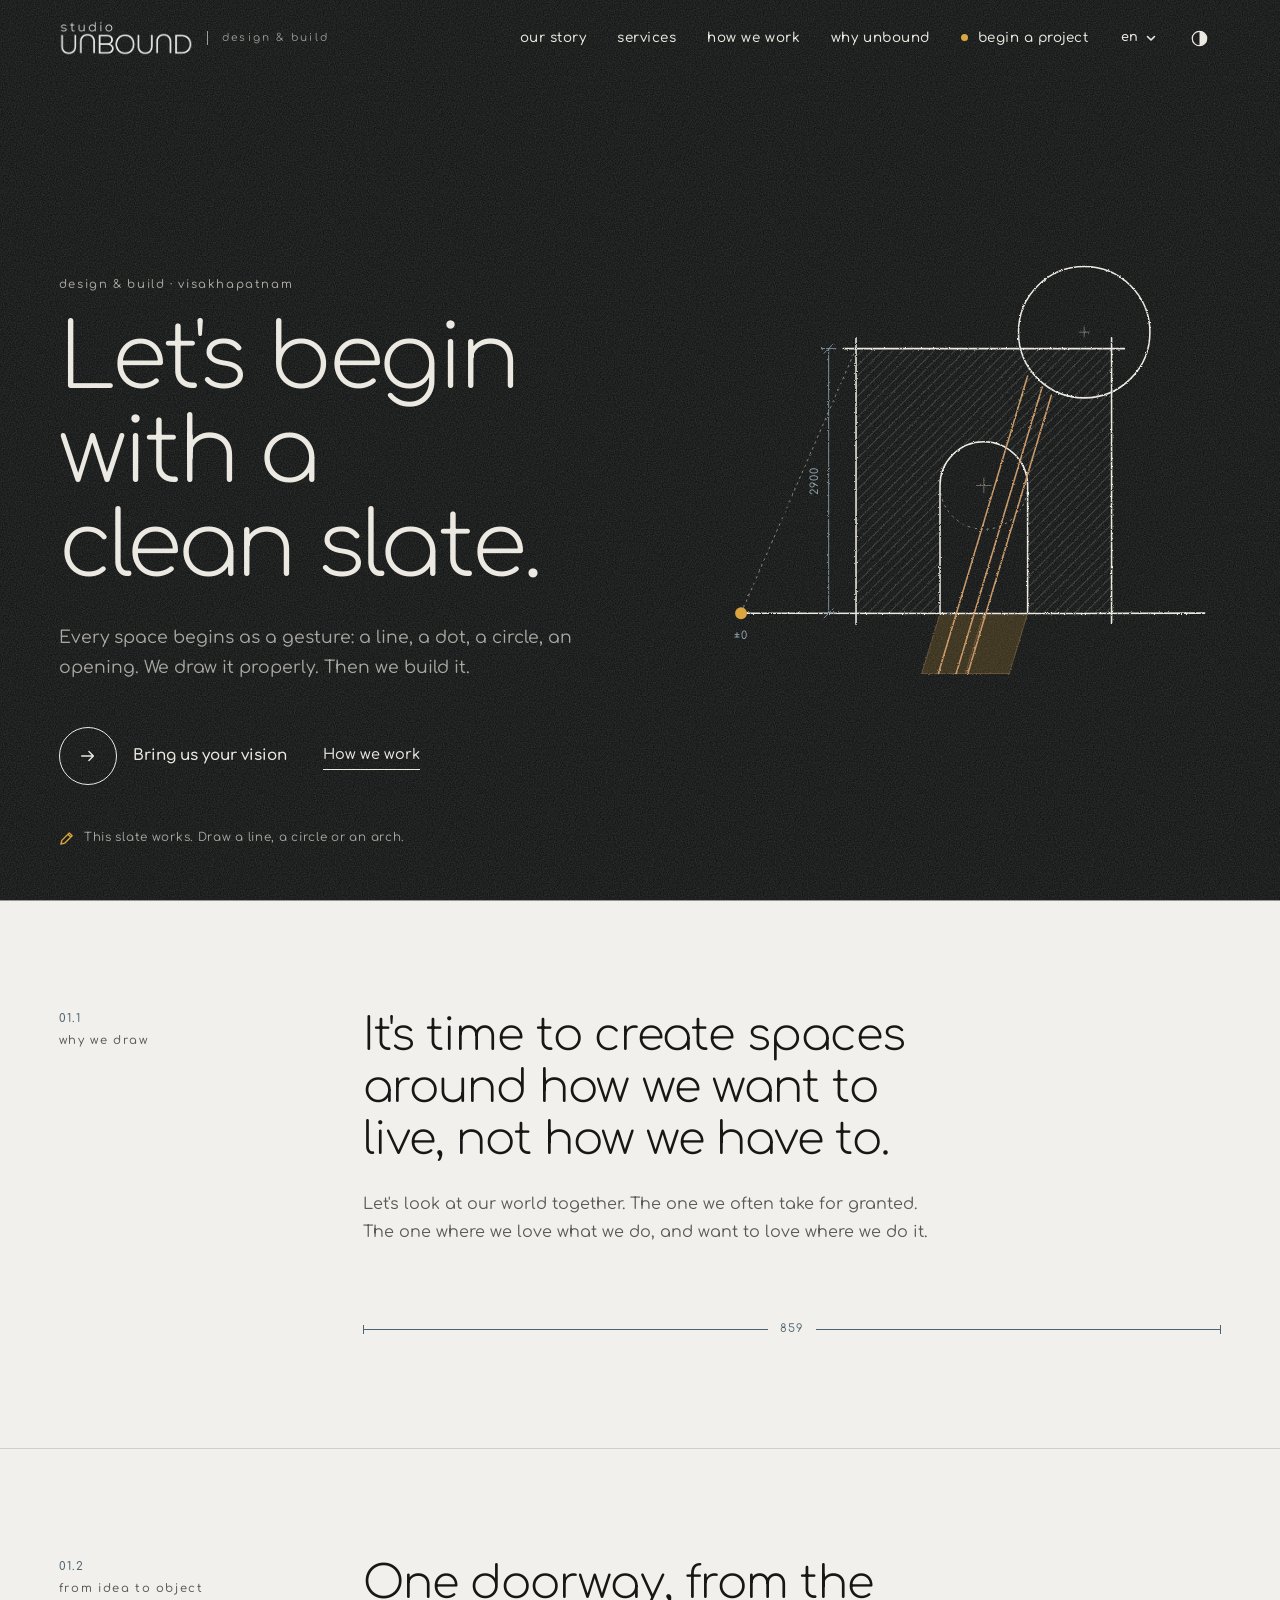
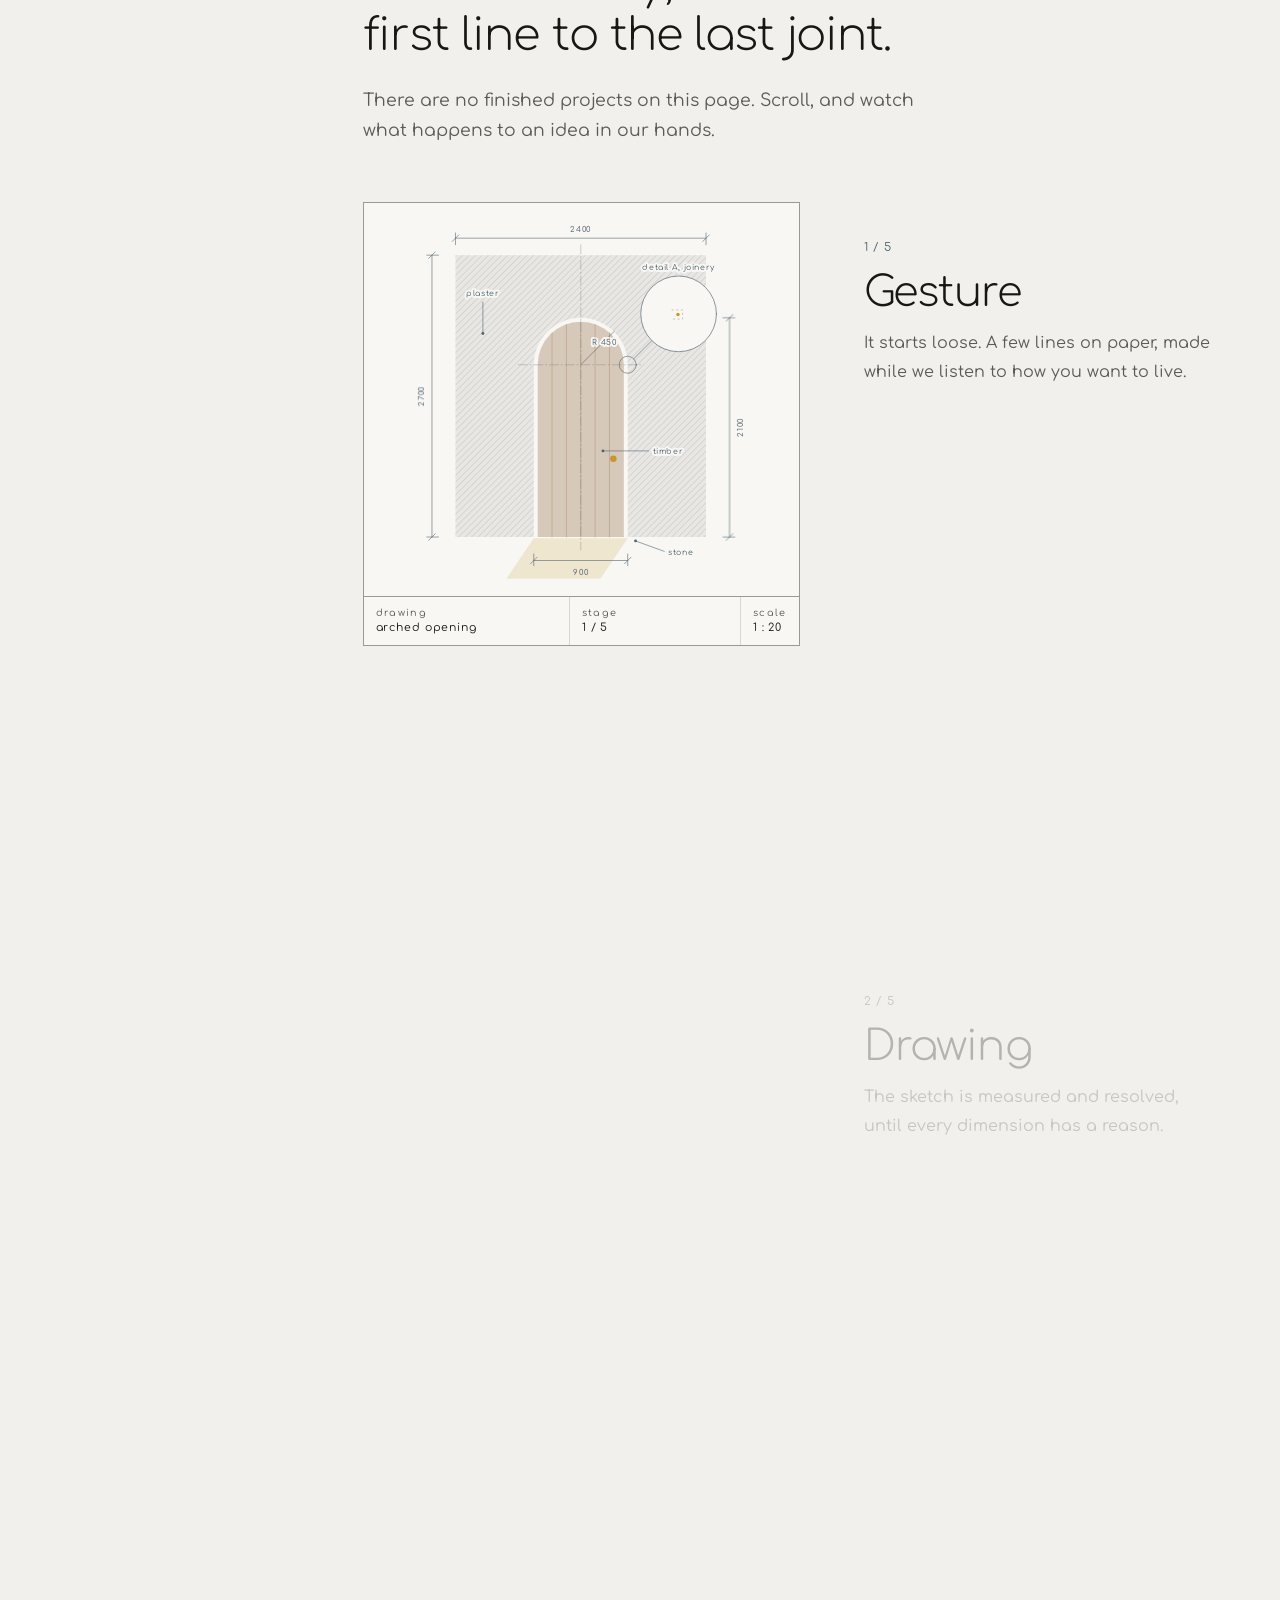
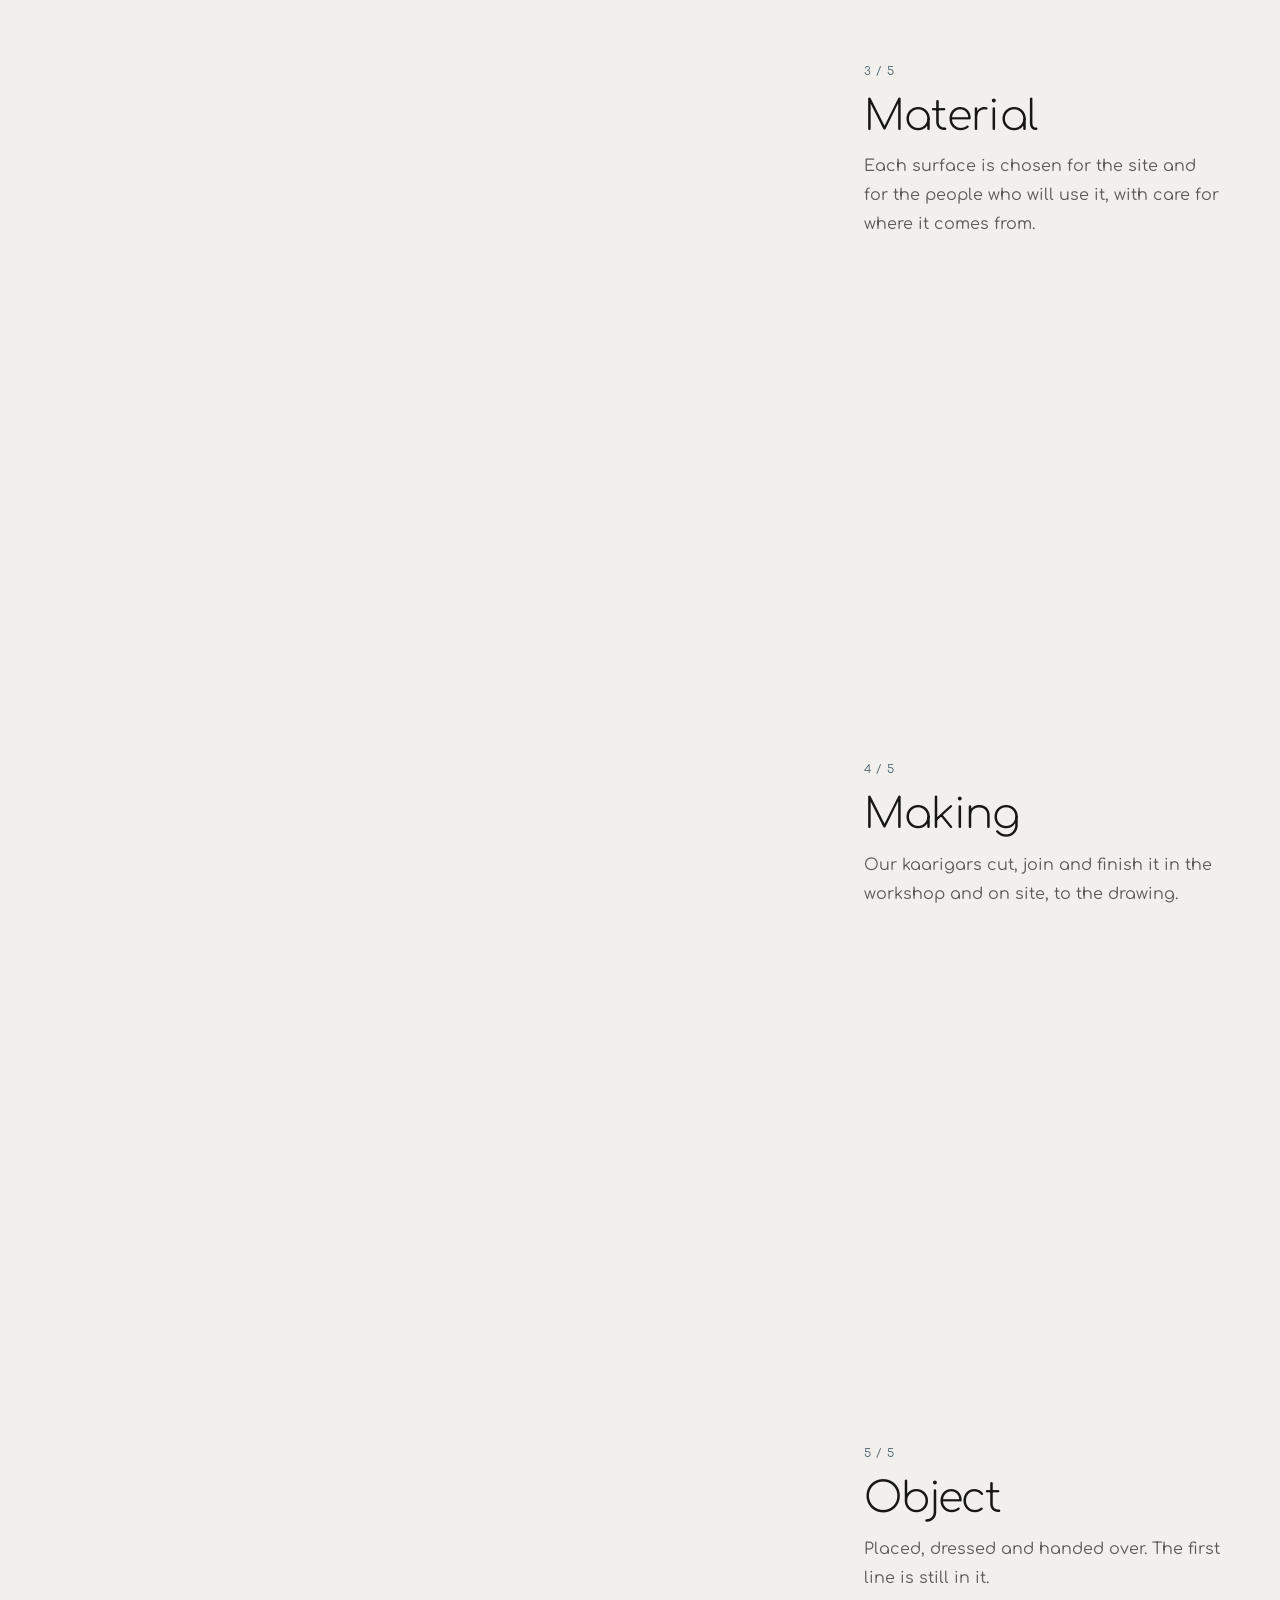
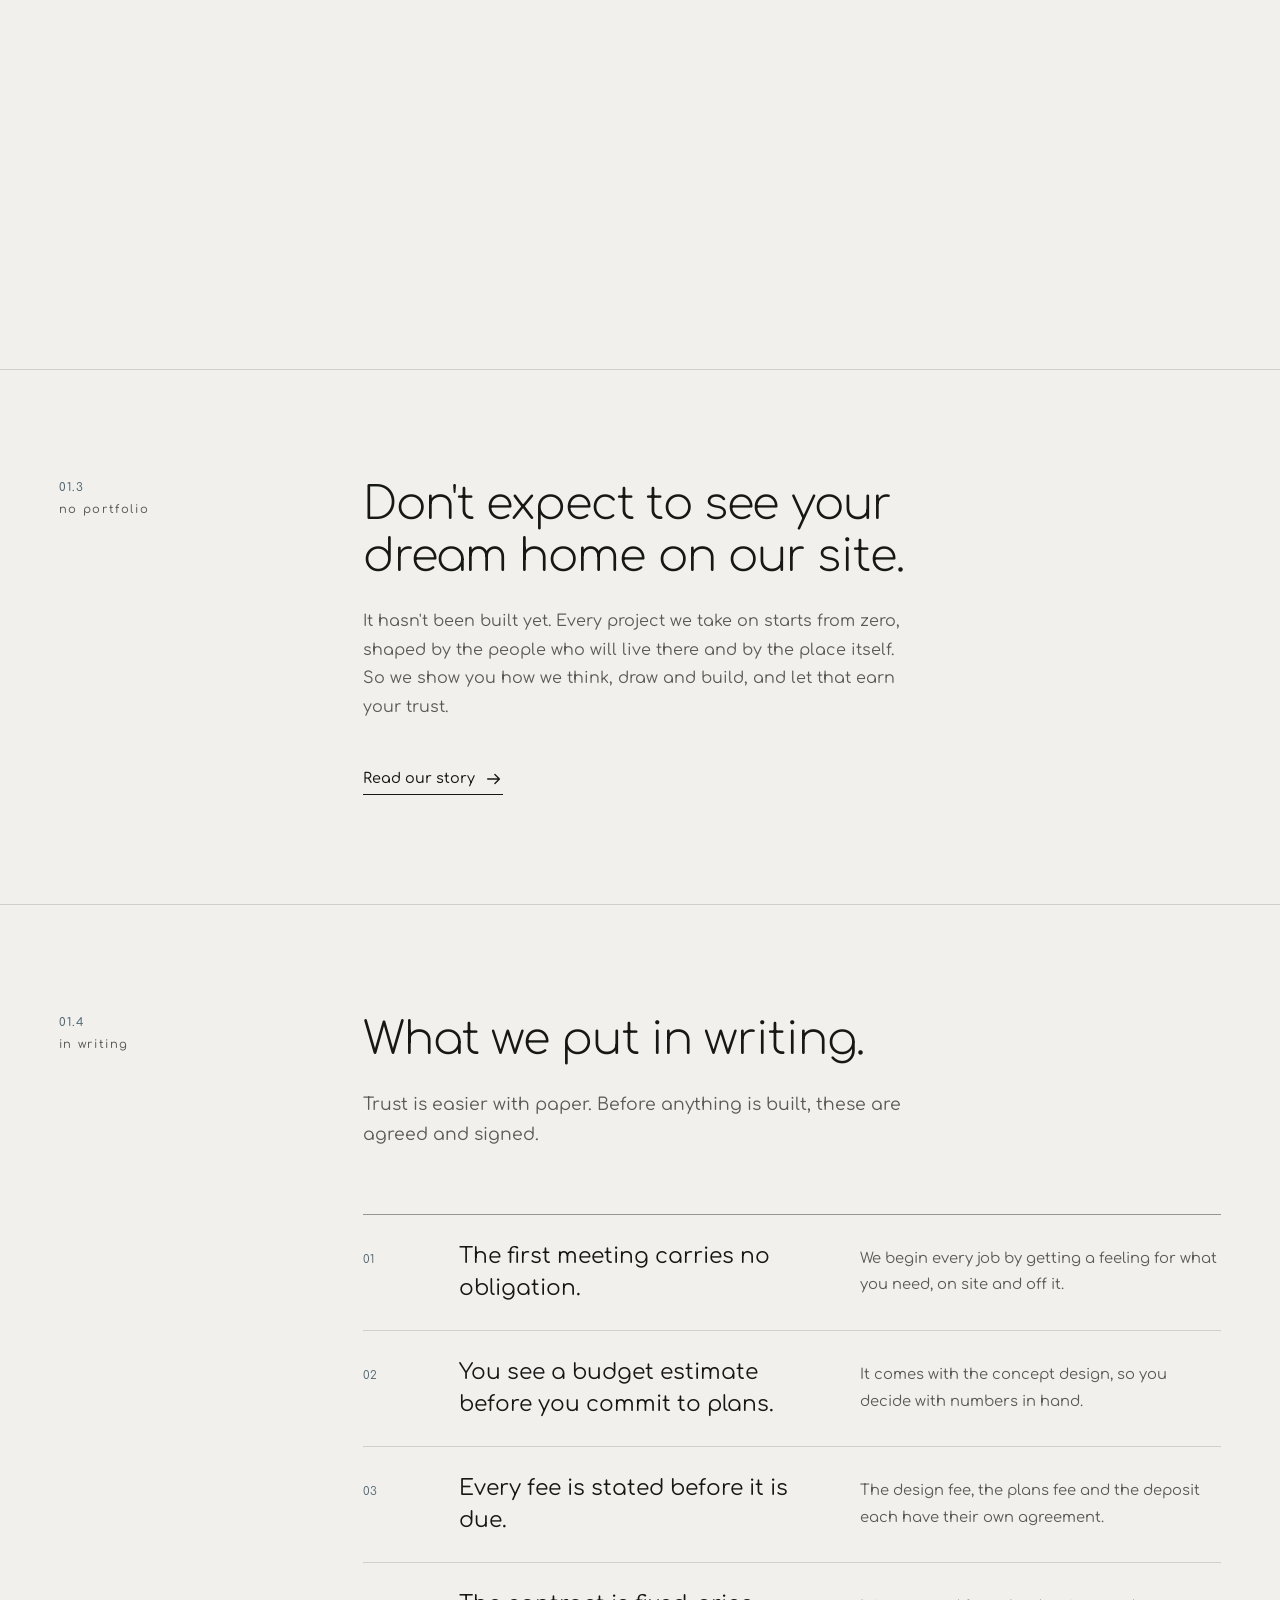
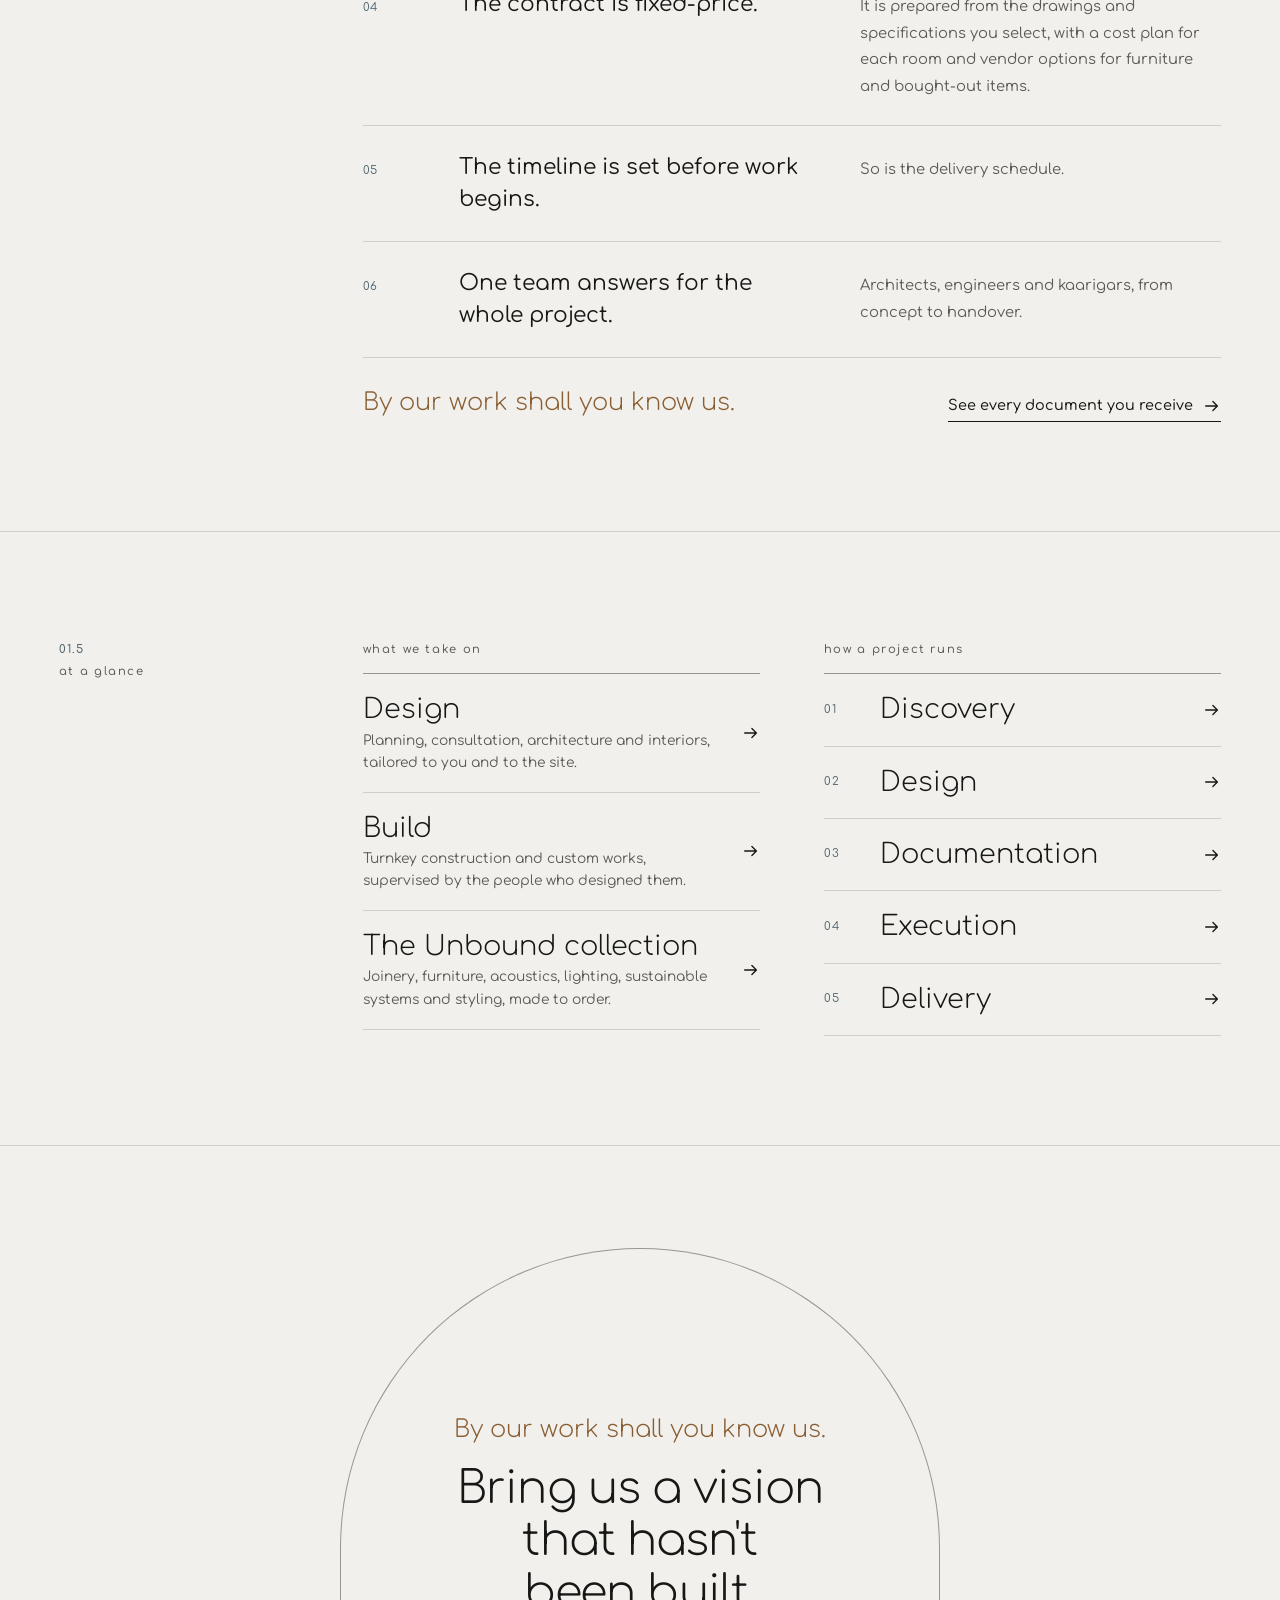
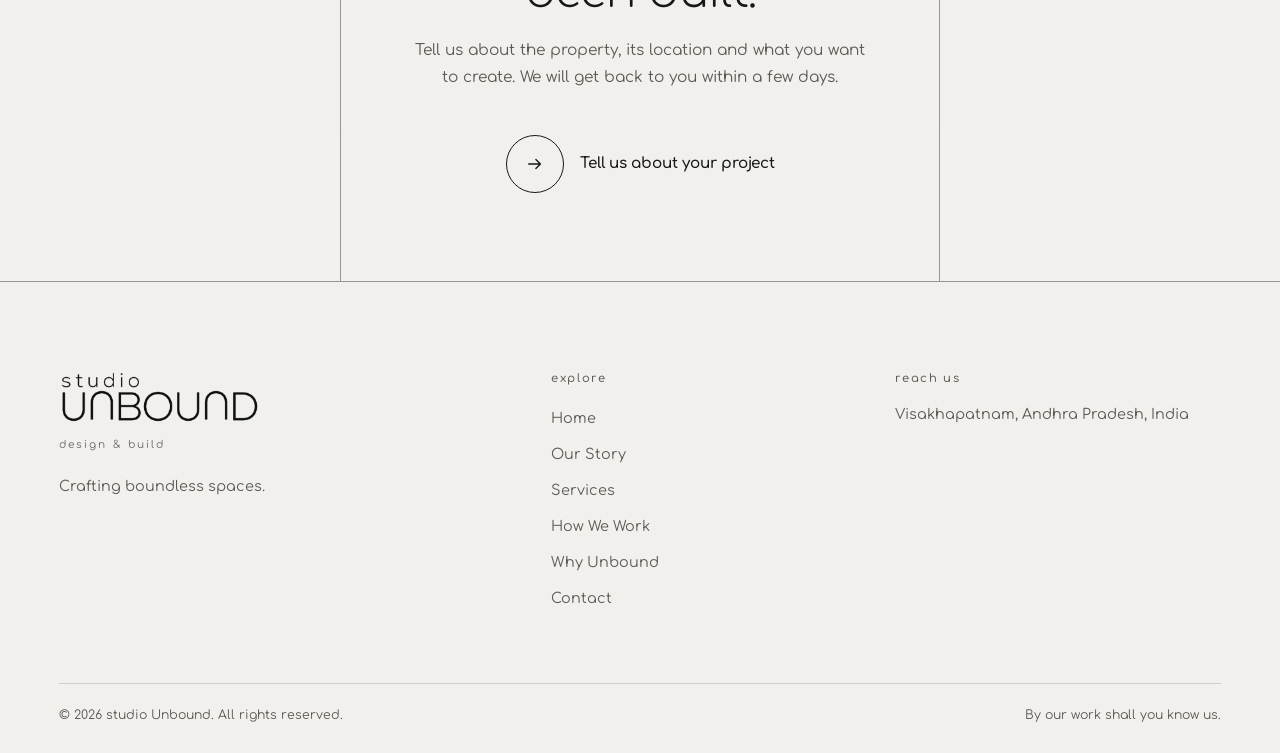
==== website/index.html @ 04dcf599 "Add studio Unbound website Six pages plus 404, light and dark themes, English, Telugu and Hindi.  Co" ====
<!doctype html>
<html lang="en">
<head>
<meta charset="utf-8">
<meta name="viewport" content="width=device-width, initial-scale=1, viewport-fit=cover">
<title>studio Unbound | design &amp; build, Visakhapatnam</title>
<meta name="description" content="studio Unbound is a design and build studio of architects, artisans, builders and engineers in Visakhapatnam. Bring us a vision that has not been built.">
<meta name="theme-color" content="#141615">
<meta property="og:type" content="website">
<meta property="og:site_name" content="studio Unbound">
<meta property="og:title" content="studio Unbound | design &amp; build, Visakhapatnam">
<meta property="og:description" content="studio Unbound is a design and build studio of architects, artisans, builders and engineers in Visakhapatnam. Bring us a vision that has not been built.">
<meta property="og:image" content="assets/img/share.jpg">
<meta name="twitter:card" content="summary_large_image">
<link rel="icon" type="image/png" href="assets/img/favicon.png">
<link rel="apple-touch-icon" href="assets/img/apple-touch-icon.png">
<script>(function(){var d=document.documentElement;d.classList.add('js');try{var q=new URLSearchParams(location.search),t=q.get('theme')||localStorage.getItem('su-theme');if(t!=='light'&&t!=='dark'){t=window.matchMedia&&matchMedia('(prefers-color-scheme: dark)').matches?'dark':'light'}d.setAttribute('data-theme',t);var l=q.get('lang')||localStorage.getItem('su-lang');if(l==='te'||l==='hi'){d.classList.add('i18n-wait')}}catch(e){d.setAttribute('data-theme','light')}})();</script>
<link rel="preconnect" href="https://fonts.googleapis.com">
<link rel="preconnect" href="https://fonts.gstatic.com" crossorigin>
<link rel="stylesheet" href="https://fonts.googleapis.com/css2?family=Comfortaa:wght@300..700&amp;display=swap">
<link rel="stylesheet" href="assets/css/style.css">
</head>
<body data-page="home">

<a class="skip" href="#main" data-i18n="ui.skip">Skip to content</a>

<svg class="defs" aria-hidden="true" focusable="false">
  <defs>
    <pattern id="hatch" width="7" height="7" patternUnits="userSpaceOnUse" patternTransform="rotate(45)"><line x1="0" y1="0" x2="0" y2="7" stroke="currentColor" stroke-width=".7"/></pattern>
    <pattern id="hatch-chalk" width="8" height="8" patternUnits="userSpaceOnUse" patternTransform="rotate(45)"><line x1="0" y1="0" x2="0" y2="8" stroke="#ECE9E2" stroke-width=".9"/></pattern>
    <pattern id="dotgrid" x="10" y="10" width="20" height="20" patternUnits="userSpaceOnUse"><circle cx="10" cy="10" r="1" fill="currentColor"/></pattern>
    <filter id="chalk" x="-4%" y="-4%" width="108%" height="108%"><feTurbulence type="fractalNoise" baseFrequency=".75" numOctaves="2" seed="4" result="n"/><feDisplacementMap in="SourceGraphic" in2="n" scale="2.6" xChannelSelector="R" yChannelSelector="G"/></filter>
  </defs>
</svg>

<header class="site-header">
  <div class="wrap header-inner">
    <a class="logo" href="index.html" aria-label="studio Unbound, design and build: home">
      <img src="assets/img/logo.png" alt="studio Unbound" width="134" height="36">
      <span class="logo-tag">design &amp; build</span>
    </a>
    <nav class="nav" id="nav" aria-label="Primary">
      <a href="story.html" data-nav="story" data-no="02"><span data-i18n="nav.story">Our Story</span></a>
      <a href="services.html" data-nav="services" data-no="03"><span data-i18n="nav.services">Services</span></a>
      <a href="process.html" data-nav="process" data-no="04"><span data-i18n="nav.process">How We Work</span></a>
      <a href="why.html" data-nav="why" data-no="05"><span data-i18n="nav.why">Why Unbound</span></a>
      <a class="nav-cta" href="contact.html" data-nav="contact" data-no="06"><span data-i18n="nav.cta">Begin a project</span></a>
    </nav>
    <div class="lang">
      <button class="lang-btn" type="button" aria-haspopup="true" aria-expanded="false" aria-controls="lang-menu" aria-label="Choose language" data-i18n-attr="aria-label:ui.lang">
        <span data-lang-current>EN</span>
        <svg viewBox="0 0 12 12" aria-hidden="true"><path d="M2.5 4.5 6 8l3.5-3.5"/></svg>
      </button>
      <ul class="lang-menu" id="lang-menu" hidden>
        <li><button type="button" data-set-lang="en" aria-pressed="true">English</button></li>
        <li><button type="button" data-set-lang="te" aria-pressed="false">తెలుగు</button></li>
        <li><button type="button" data-set-lang="hi" aria-pressed="false">हिन्दी</button></li>
      </ul>
    </div>
    <button class="icon-btn theme-btn" type="button" data-theme-toggle aria-label="Switch between light and dark theme" data-i18n-attr="aria-label:ui.theme">
      <svg viewBox="0 0 24 24" aria-hidden="true"><circle cx="12" cy="12" r="8.25" fill="none" stroke="currentColor" stroke-width="1.4"/><path d="M12 3.75a8.25 8.25 0 0 1 0 16.5z" fill="currentColor"/></svg>
    </button>
    <button class="icon-btn menu-btn" type="button" aria-controls="nav" aria-expanded="false" aria-label="Menu" data-i18n-attr="aria-label:ui.menu"><span></span><span></span></button>
  </div>
</header>

<main id="main">

  <section class="hero" data-slate>
    <svg class="slate-user" aria-hidden="true" focusable="false"><g class="slate-shapes" filter="url(#chalk)"></g><g class="slate-labels"></g></svg>
    <div class="wrap hero-inner">
      <figure class="hero-demo">
        <svg class="sk draw" viewBox="30 20 560 486" role="img" aria-label="A chalk drawing on a slate: a dot becomes a line, a wall rises with an arched opening, and light from a circle falls through it.">
          <g filter="url(#chalk)">
            <path class="h f" style="--d:1.5s" fill="url(#hatch-chalk)" fill-rule="evenodd" d="M190 130H470V420H190ZM282 420V280A48 48 0 0 1 378 280V420Z"/>
            <path class="lite f" style="--d:3.5s" d="M282 420H378L358 486H262Z"/>
            <path class="dsh f" style="--d:1.2s" d="M64 420L190 130"/>
            <path class="d" pathLength="1" style="--d:.3s" d="M64 420C210 418.8 400 421 572 419.8"/>
            <path class="d" pathLength="1" style="--d:1s" d="M190 432V118"/>
            <path class="d" pathLength="1" style="--d:1.15s" d="M176 130H484"/>
            <path class="d" pathLength="1" style="--d:1.3s" d="M470 118V432"/>
            <path class="tech d" pathLength="1" style="--d:1.5s" d="M160 130V420M152 130H168M152 420H168M155 135L165 125M155 425L165 415"/>
            <path class="dsh f" style="--d:1.9s" d="M378 280A48 48 0 1 1 282 280A48 48 0 1 1 378 280"/>
            <path class="t f" style="--d:1.9s" d="M322 280H338M330 272V288"/>
            <path class="d" pathLength="1" style="--d:1.8s" d="M282 420V280A48 48 0 0 1 378 280V420"/>
            <path class="d" pathLength="1" style="--d:2.4s" d="M512 112A72 72 0 1 1 368 112A72 72 0 1 1 512 112"/>
            <path class="t f" style="--d:2.6s" d="M434 112H446M440 106V118"/>
            <path class="a d" pathLength="1" style="--d:3s" d="M378 160L280.2 486"/>
            <path class="a d" pathLength="1" style="--d:3.12s" d="M394 172L299.8 486"/>
            <path class="a d" pathLength="1" style="--d:3.24s" d="M404 181L312.5 486"/>
            <path class="a t f" style="--d:3.6s" d="M262 486H358M282 420L262 486M330 420L310 486M378 420L358 486"/>
          </g>
          <text class="f" style="--d:2s" x="148" y="275" text-anchor="middle" transform="rotate(-90 148 275)">2900</text>
          <text class="f" style="--d:.9s" x="64" y="448" text-anchor="middle">&#177;0</text>
          <circle class="gf pop" cx="64" cy="420" r="6.5"/>
        </svg>
      </figure>
      <div class="hero-copy">
        <p class="label tagline">design &amp; build · <span data-i18n="h.place">Visakhapatnam</span></p>
        <h1 class="display" data-i18n="h.title">Let's begin with a clean slate.</h1>
        <p class="lead" data-i18n="h.lead">Every space begins as a gesture: a line, a dot, a circle, an opening. We draw it properly. Then we build it.</p>
        <div class="cta-row">
          <a class="go" href="contact.html"><span class="go-ring"><svg class="arr" viewBox="0 0 20 20" aria-hidden="true"><path d="M3 10h13M11 5l5 5-5 5"/></svg></span><span data-i18n="h.cta1">Bring us your vision</span></a>
          <a class="tl" href="process.html"><span data-i18n="h.cta2">How we work</span></a>
        </div>
        <div class="slate-tools">
          <span class="slate-hint">
            <svg viewBox="0 0 16 16" aria-hidden="true"><path d="M2 14l1-4 8-8 3 3-8 8zM9.5 3.5l3 3"/></svg>
            <span class="hint-mouse" data-i18n="slate.hint">This slate works. Draw a line, a circle or an arch.</span>
            <span class="hint-touch" data-i18n="slate.touch">This slate works. Drag sideways to draw, or tap for a dot.</span>
          </span>
          <button class="slate-clear" type="button" data-slate-clear hidden data-i18n="slate.clear">Clean slate</button>
        </div>
      </div>
    </div>
  </section>

  <section class="sec">
    <div class="wrap sec-grid">
      <header class="sec-label label"><span class="no">01.1</span><span data-i18n="m.label">Why we draw</span></header>
      <div class="sec-body">
        <p class="h2" data-i18n="m.p2">It's time to create spaces around how we want to live, not how we have to.</p>
        <div class="prose">
          <p data-i18n="m.p1">Let's look at our world together. The one we often take for granted. The one where we love what we do, and want to love where we do it.</p>
        </div>
        <p class="dim" aria-hidden="true"><span data-measure>1 : 1</span></p>
      </div>
    </div>
  </section>

  <section class="sec">
    <div class="wrap sec-grid">
      <header class="sec-label label"><span class="no">01.2</span><span data-i18n="th.eyebrow">From idea to object</span></header>
      <div class="sec-body">
        <h2 class="h2" data-i18n="th.title">One doorway, from the first line to the last joint.</h2>
        <p class="lead" data-i18n="th.text">There are no finished projects on this page. Scroll, and watch what happens to an idea in our hands.</p>
        <div class="evolve" data-evolve style="margin-top:clamp(32px,5vw,56px)">
          <div class="evolve-sheet">
            <div class="evolve-art">
              <svg class="sk ev" viewBox="0 0 600 568" role="img" aria-label="One arched doorway, shown first as a loose sketch, then a measured drawing, a material study, a joinery detail and the finished object.">
                <g data-at="5">
                  <path class="wallfill" fill-rule="evenodd" d="M108 60H492V492H108ZM228 492V228A72 72 0 0 1 372 228V492Z"/>
                  <path class="doorfill" d="M234 492V228A66 66 0 0 1 366 228V492Z"/>
                  <path class="lite" d="M228 494H372L330 556H186Z"/>
                </g>
                <g data-at="3">
                  <path class="h" fill="url(#hatch)" fill-rule="evenodd" d="M108 60H492V492H108ZM228 492V228A72 72 0 0 1 372 228V492Z"/>
                </g>
                <g data-at="1" class="pencil">
                  <path class="d" pathLength="1" d="M70 494C200 488 380 498 540 490"/>
                  <path class="d" pathLength="1" style="--d:.5s" d="M112 492C108 340 110 180 114 64C240 56 380 62 490 58C494 200 490 380 494 490"/>
                  <path class="d" pathLength="1" style="--d:1.2s" d="M226 494C224 400 222 300 232 226C244 150 352 146 366 224C376 300 372 400 374 496"/>
                </g>
                <g data-at="2">
                  <path class="d" pathLength="1" d="M56 492H544"/>
                  <path class="d" pathLength="1" style="--d:.2s" d="M108 492V60H492V492"/>
                  <path class="d" pathLength="1" style="--d:.7s" d="M228 492V228A72 72 0 0 1 372 228V492"/>
                  <g class="anno">
                    <path class="cl" d="M300 44V512M204 228H396"/>
                    <path class="tech" d="M108 34H492M108 26V44M492 26V44M103 39L113 29M487 39L497 29"/>
                    <text x="300" y="24" text-anchor="middle">2400</text>
                    <path class="tech" d="M72 60V492M64 60H82M64 492H82M67 65L77 55M67 497L77 487"/>
                    <text x="60" y="276" text-anchor="middle" transform="rotate(-90 60 276)">2700</text>
                    <path class="tech" d="M528 156V492M518 156H536M518 492H536M523 161L533 151M523 497L533 487"/>
                    <text x="548" y="324" text-anchor="middle" transform="rotate(-90 548 324)">2100</text>
                    <path class="tech" d="M228 528H372M228 518V536M372 518V536M223 533L233 523M367 533L377 523"/>
                    <text x="300" y="550" text-anchor="middle">900</text>
                    <path class="tech" d="M300 228L351 177"/>
                    <text class="halo" x="318" y="198">R 450</text>
                  </g>
                </g>
                <g data-at="3">
                  <path class="a d" pathLength="1" d="M234 492V228A66 66 0 0 1 366 228V492"/>
                  <path class="a t" d="M256 179V492M278 166V492M300 162V492M322 166V492M344 179V492"/>
                  <path class="d" pathLength="1" style="--d:.4s" d="M216 492H384V504H216Z"/>
                  <g class="anno">
                    <path class="tech" d="M150 178V132M334 360H404M384 498L428 514"/>
                    <circle class="tf" cx="150" cy="180" r="2.2"/>
                    <circle class="tf" cx="334" cy="360" r="2.2"/>
                    <circle class="tf" cx="384" cy="498" r="2.2"/>
                    <text class="halo" x="150" y="122" text-anchor="middle" data-i18n="ev.plaster">plaster</text>
                    <text class="halo" x="410" y="364" data-i18n="ev.timber">timber</text>
                    <text class="halo" x="434" y="520" data-i18n="ev.stone">stone</text>
                  </g>
                </g>
                <g data-at="4" class="anno">
                  <circle class="tech" cx="372" cy="228" r="13"/>
                  <path class="tech" d="M381 219L410 190"/>
                  <circle class="bubble" cx="450" cy="150" r="58"/>
                  <path class="a d" pathLength="1" d="M440 104V196M462 104V196"/>
                  <path class="a d" pathLength="1" style="--d:.3s" d="M402 138H440M402 164H440"/>
                  <path class="a dsh" d="M440 144H456V158H440"/>
                  <circle class="gf" cx="449" cy="151" r="2.6"/>
                  <text class="halo" x="450" y="82" text-anchor="middle" data-i18n="ev.detail">detail A, joinery</text>
                </g>
                <g data-at="5">
                  <circle class="gf" cx="350" cy="372" r="5"/>
                </g>
              </svg>
            </div>
            <dl class="titleblock">
              <div><dt data-i18n="tb.drawing">Drawing</dt><dd data-i18n="tb.name">Arched opening</dd></div>
              <div><dt data-i18n="tb.stage">Stage</dt><dd data-evolve-stage>1 / 5</dd></div>
              <div><dt data-i18n="tb.scale">Scale</dt><dd>1 : 20</dd></div>
            </dl>
          </div>
          <ol class="evolve-steps">
            <li><h3 data-i18n="t1.name">Gesture</h3><p data-i18n="t1.note">It starts loose. A few lines on paper, made while we listen to how you want to live.</p></li>
            <li><h3 data-i18n="t2.name">Drawing</h3><p data-i18n="t2.note">The sketch is measured and resolved, until every dimension has a reason.</p></li>
            <li><h3 data-i18n="t3.name">Material</h3><p data-i18n="t3.note">Each surface is chosen for the site and for the people who will use it, with care for where it comes from.</p></li>
            <li><h3 data-i18n="t4.name">Making</h3><p data-i18n="t4.note">Our kaarigars cut, join and finish it in the workshop and on site, to the drawing.</p></li>
            <li><h3 data-i18n="t5.name">Object</h3><p data-i18n="t5.note">Placed, dressed and handed over. The first line is still in it.</p></li>
          </ol>
        </div>
      </div>
    </div>
  </section>

  <section class="sec">
    <div class="wrap sec-grid">
      <header class="sec-label label"><span class="no">01.3</span><span data-i18n="np.eyebrow">No portfolio</span></header>
      <div class="sec-body">
        <h2 class="h2" data-i18n="np.title">Don't expect to see your dream home on our site.</h2>
        <div class="prose">
          <p data-i18n="np.text">It hasn't been built yet. Every project we take on starts from zero, shaped by the people who will live there and by the place itself. So we show you how we think, draw and build, and let that earn your trust.</p>
        </div>
        <div class="cta-row"><a class="tl" href="story.html"><span data-i18n="np.cta">Read our story</span><svg class="arr" viewBox="0 0 20 20" aria-hidden="true"><path d="M3 10h13M11 5l5 5-5 5"/></svg></a></div>
      </div>
    </div>
  </section>

  <section class="sec">
    <div class="wrap sec-grid">
      <header class="sec-label label"><span class="no">01.4</span><span data-i18n="iw.label">In writing</span></header>
      <div class="sec-body">
        <h2 class="h2" data-i18n="iw.title">What we put in writing.</h2>
        <p class="lead" data-i18n="iw.text">Trust is easier with paper. Before anything is built, these are agreed and signed.</p>
        <ol class="ledger">
          <li><h3 data-i18n="iw1.t">The first meeting carries no obligation.</h3><p data-i18n="iw1.d">We begin every job by getting a feeling for what you need, on site and off it.</p></li>
          <li><h3 data-i18n="iw2.t">You see a budget estimate before you commit to plans.</h3><p data-i18n="iw2.d">It comes with the concept design, so you decide with numbers in hand.</p></li>
          <li><h3 data-i18n="iw3.t">Every fee is stated before it is due.</h3><p data-i18n="iw3.d">The design fee, the plans fee and the deposit each have their own agreement.</p></li>
          <li><h3 data-i18n="iw4.t">The contract is fixed-price.</h3><p data-i18n="iw4.d">It is prepared from the drawings and specifications you select, with a cost plan for each room and vendor options for furniture and bought-out items.</p></li>
          <li><h3 data-i18n="iw5.t">The timeline is set before work begins.</h3><p data-i18n="iw5.d">So is the delivery schedule.</p></li>
          <li><h3 data-i18n="iw6.t">One team answers for the whole project.</h3><p data-i18n="iw6.d">Architects, engineers and kaarigars, from concept to handover.</p></li>
        </ol>
        <div class="ledger-foot">
          <p class="motto" data-i18n="cta.quote">By our work shall you know us.</p>
          <a class="tl" href="process.html#register"><span data-i18n="iw.link">See every document you receive</span><svg class="arr" viewBox="0 0 20 20" aria-hidden="true"><path d="M3 10h13M11 5l5 5-5 5"/></svg></a>
        </div>
      </div>
    </div>
  </section>

  <section class="sec">
    <div class="wrap sec-grid">
      <header class="sec-label label"><span class="no">01.5</span><span data-i18n="ix.label">At a glance</span></header>
      <div class="sec-body">
        <div class="pair">
          <div>
            <span class="label rows-head" data-i18n="ix.do">What we take on</span>
            <div class="rows">
              <a href="services.html#design"><span><span class="r-title" data-i18n="wd.d.title">Design</span><span class="r-sub" data-i18n="wd.d.text">Planning, consultation, architecture and interiors, tailored to you and to the site.</span></span><svg class="arr" viewBox="0 0 20 20" aria-hidden="true"><path d="M3 10h13M11 5l5 5-5 5"/></svg></a>
              <a href="services.html#build"><span><span class="r-title" data-i18n="wd.b.title">Build</span><span class="r-sub" data-i18n="wd.b.text">Turnkey construction and custom works, supervised by the people who designed them.</span></span><svg class="arr" viewBox="0 0 20 20" aria-hidden="true"><path d="M3 10h13M11 5l5 5-5 5"/></svg></a>
              <a href="services.html#collection"><span><span class="r-title" data-i18n="wd.p.title">The Unbound collection</span><span class="r-sub" data-i18n="wd.p.text">Joinery, furniture, acoustics, lighting, sustainable systems and styling, made to order.</span></span><svg class="arr" viewBox="0 0 20 20" aria-hidden="true"><path d="M3 10h13M11 5l5 5-5 5"/></svg></a>
            </div>
          </div>
          <div>
            <span class="label rows-head" data-i18n="ix.run">How a project runs</span>
            <div class="rows rows--num">
              <a href="process.html#stage-1"><span class="r-title" data-i18n="st1.name">Discovery</span><svg class="arr" viewBox="0 0 20 20" aria-hidden="true"><path d="M3 10h13M11 5l5 5-5 5"/></svg></a>
              <a href="process.html#stage-2"><span class="r-title" data-i18n="st2.name">Design</span><svg class="arr" viewBox="0 0 20 20" aria-hidden="true"><path d="M3 10h13M11 5l5 5-5 5"/></svg></a>
              <a href="process.html#stage-3"><span class="r-title" data-i18n="st3.name">Documentation</span><svg class="arr" viewBox="0 0 20 20" aria-hidden="true"><path d="M3 10h13M11 5l5 5-5 5"/></svg></a>
              <a href="process.html#stage-4"><span class="r-title" data-i18n="st4.name">Execution</span><svg class="arr" viewBox="0 0 20 20" aria-hidden="true"><path d="M3 10h13M11 5l5 5-5 5"/></svg></a>
              <a href="process.html#stage-5"><span class="r-title" data-i18n="st5.name">Delivery</span><svg class="arr" viewBox="0 0 20 20" aria-hidden="true"><path d="M3 10h13M11 5l5 5-5 5"/></svg></a>
            </div>
          </div>
        </div>
      </div>
    </div>
  </section>

</main>

<section class="cta-band">
  <div class="wrap">
    <div class="cta-arch reveal">
      <p class="motto" data-i18n="cta.quote">By our work shall you know us.</p>
      <h2 class="h2" data-i18n="cta.title">Bring us a vision that hasn't been built.</h2>
      <p class="lead" data-i18n="cta.text">Tell us about the property, its location and what you want to create. We will get back to you within a few days.</p>
      <div class="cta-row"><a class="go" href="contact.html"><span class="go-ring"><svg class="arr" viewBox="0 0 20 20" aria-hidden="true"><path d="M3 10h13M11 5l5 5-5 5"/></svg></span><span data-i18n="cta.btn">Tell us about your project</span></a></div>
    </div>
  </div>
</section>

<footer class="site-footer">
  <div class="wrap">
    <div class="footer-top">
      <div class="footer-brand">
        <a href="index.html" aria-label="studio Unbound: home"><img src="assets/img/logo.png" alt="studio Unbound" width="201" height="54" loading="lazy"></a>
        <div><span class="logo-tag">design &amp; build</span></div>
        <p data-i18n="footer.tagline">Crafting boundless spaces.</p>
      </div>
      <nav class="footer-col" aria-label="Footer">
        <h2 class="label" data-i18n="footer.explore">Explore</h2>
        <ul>
          <li><a href="index.html" data-nav="home" data-i18n="nav.home">Home</a></li>
          <li><a href="story.html" data-nav="story" data-i18n="nav.story">Our Story</a></li>
          <li><a href="services.html" data-nav="services" data-i18n="nav.services">Services</a></li>
          <li><a href="process.html" data-nav="process" data-i18n="nav.process">How We Work</a></li>
          <li><a href="why.html" data-nav="why" data-i18n="nav.why">Why Unbound</a></li>
          <li><a href="contact.html" data-nav="contact" data-i18n="nav.contact">Contact</a></li>
        </ul>
      </nav>
      <div class="footer-col">
        <h2 class="label" data-i18n="footer.reach">Reach us</h2>
        <address data-i18n="footer.place">Visakhapatnam, Andhra Pradesh, India</address>
        <ul>
          <li data-contact-row hidden><a data-contact="phone" href="#"><span data-contact-text></span></a></li>
          <li data-contact-row hidden><a data-contact="email" href="#"><span data-contact-text></span></a></li>
          <li data-contact-row hidden><a data-contact="whatsapp" href="#">WhatsApp</a></li>
          <li data-contact-row hidden><a data-contact="instagram" href="#">Instagram</a></li>
          <li data-contact-row hidden><a data-contact="mapUrl" href="#" data-i18n="footer.map">Find us on the map</a></li>
        </ul>
        <ul class="company" data-company hidden>
          <li data-company-row="established" hidden><span class="label" data-i18n="co.est">Established</span><span data-company-text></span></li>
          <li data-company-row="registration" hidden><span class="label" data-i18n="co.reg">Registration</span><span data-company-text></span></li>
          <li data-company-row="gstin" hidden><span class="label">GSTIN</span><span data-company-text></span></li>
          <li data-company-row="address" hidden><span class="label" data-i18n="co.addr">Studio</span><span data-company-text></span></li>
        </ul>
      </div>
    </div>
    <div class="footer-bottom">
      <span>&copy; <span data-year>2026</span> studio Unbound. <span data-i18n="footer.rights">All rights reserved.</span></span>
      <span data-i18n="cta.quote">By our work shall you know us.</span>
    </div>
  </div>
</footer>

<a class="wa-float" data-contact="whatsapp" href="#" hidden aria-label="Chat with us on WhatsApp" data-i18n-attr="aria-label:ui.wa">
  <svg viewBox="0 0 24 24" aria-hidden="true"><path d="M12 3.2a8.8 8.8 0 0 0-7.6 13.2L3.2 20.8l4.5-1.2A8.8 8.8 0 1 0 12 3.2z"/><path d="M9.3 8.3c-.5 1.3.3 3 1.7 4.5s3.1 2.3 4.5 1.9l.6-1.5-1.8-1-.8.8c-.8-.4-1.6-1.2-2-2l.8-.8-1-1.8z"/></svg>
</a>

<script src="assets/js/config.js"></script>
<script src="assets/js/main.js"></script>
</body>
</html>
---- website/assets/css/style.css ----
/* ==========================================================================
   studio Unbound — design & build
   A slate you can draw on, and the sheets that follow it.
   Colours carry meaning, as on a drawing:
   charcoal = line, maple = material, slate-blue = dimension, gold = light.
   ========================================================================== */

/* ---------- Tokens ---------- */
:root {
  --font: "Comfortaa", "Century Gothic", "Anek Telugu", "Anek Devanagari", "Nirmala UI", system-ui, sans-serif;

  /* fixed: the slate is always a slate */
  --slate: #141615;
  --chalk: #ECE9E2;
  --chalk-dim: rgba(236, 233, 226, .68);
  --chalk-maple: #C99A6B;
  --chalk-tech: #94A9B5;
  --gold: #DBA63F;

  /* the sheet (light) */
  --bg: #F1F0EC;
  --surface: #F8F7F4;
  --text: #171816;
  --muted: #5B5A55;
  --line: rgba(23, 24, 22, .15);
  --line-strong: rgba(23, 24, 22, .42);
  --accent: #8A5E33;        /* maple, for material */
  --tech: #4F6470;          /* slate-blue, for dimensions and notes */
  --dot: #C9952F;           /* gold, for light and the point of beginning */
  --header-bg: rgba(241, 240, 236, .9);
  --shadow: 0 18px 50px rgba(23, 24, 22, .14);
  --logo-filter: brightness(0);

  --wrap: 1280px;
  --gutter: clamp(20px, 4.6vw, 64px);
  --header-h: 66px;
  --ease: cubic-bezier(.22, .61, .36, 1);
  --grain: url("data:image/svg+xml,%3Csvg xmlns='http://www.w3.org/2000/svg' width='220' height='220'%3E%3Cfilter id='g'%3E%3CfeTurbulence type='fractalNoise' baseFrequency='.85' numOctaves='2' stitchTiles='stitch'/%3E%3CfeColorMatrix values='0 0 0 0 1  0 0 0 0 1  0 0 0 0 1  0 0 0 .6 -.14'/%3E%3C/filter%3E%3Crect width='220' height='220' filter='url(%23g)'/%3E%3C/svg%3E");
  color-scheme: light;
}

html[data-theme="dark"] {
  --bg: #141615;
  --surface: #1B1D1C;
  --text: #ECE9E2;
  --muted: #A5A29A;
  --line: rgba(236, 233, 226, .14);
  --line-strong: rgba(236, 233, 226, .4);
  --accent: #CFA476;
  --tech: #94A9B5;
  --dot: #DBA63F;
  --header-bg: rgba(20, 22, 21, .88);
  --shadow: 0 18px 50px rgba(0, 0, 0, .5);
  --logo-filter: none;
  color-scheme: dark;
}

/* without JavaScript, still follow the visitor's system preference */
@media (prefers-color-scheme: dark) {
  html:not([data-theme]) {
    --bg: #141615; --surface: #1B1D1C; --text: #ECE9E2; --muted: #A5A29A;
    --line: rgba(236, 233, 226, .14); --line-strong: rgba(236, 233, 226, .4);
    --accent: #CFA476; --tech: #94A9B5; --dot: #DBA63F;
    --header-bg: rgba(20, 22, 21, .88); --logo-filter: none;
    color-scheme: dark;
  }
}

@media (min-width: 760px) { :root { --header-h: 76px; } }

/* ---------- Base ---------- */
*, *::before, *::after { box-sizing: border-box; }

html { -webkit-text-size-adjust: 100%; scroll-behavior: smooth; scroll-padding-top: calc(var(--header-h) + 64px); }

body {
  margin: 0;
  background: var(--bg);
  color: var(--text);
  font-family: var(--font);
  font-size: 1rem;
  font-weight: 400;
  line-height: 1.8;
  -webkit-font-smoothing: antialiased;
  -moz-osx-font-smoothing: grayscale;
  text-rendering: optimizeLegibility;
  overflow-x: clip;
  transition: background-color .5s var(--ease), color .5s var(--ease);
}

html.i18n-wait body { visibility: hidden; }

img, svg { max-width: 100%; }
h1, h2, h3, h4, p, ul, ol, dl, dd, figure, blockquote, table { margin: 0; }
ul, ol { padding: 0; list-style: none; }
a { color: inherit; }
button, input, select, textarea { font: inherit; color: inherit; }
::selection { background: var(--dot); color: #141615; }
:focus-visible { outline: 2px solid var(--dot); outline-offset: 3px; border-radius: 2px; }
[hidden] { display: none !important; }

.sr-only { position: absolute; width: 1px; height: 1px; margin: -1px; padding: 0; overflow: hidden; clip: rect(0 0 0 0); white-space: nowrap; border: 0; }
.skip { position: fixed; left: 16px; top: -80px; z-index: 100; padding: 10px 18px; background: var(--text); color: var(--bg); text-decoration: none; font-size: .85rem; transition: top .25s var(--ease); }
.skip:focus { top: 14px; }
.defs { position: absolute; width: 0; height: 0; overflow: hidden; }
.wrap { width: 100%; max-width: calc(var(--wrap) + var(--gutter) * 2); margin-inline: auto; padding-inline: var(--gutter); }

em { font-style: normal; }
button.tl { border: 0; cursor: pointer; background-color: transparent; font-family: inherit; }
.stage .sec-label { flex-direction: column; align-items: flex-start; gap: 0; }

/* ---------- Type ---------- */
.display { font-size: clamp(2.5rem, 7vw, 5.6rem); font-weight: 300; line-height: 1.05; letter-spacing: -.03em; text-wrap: balance; }
.display--page { font-size: clamp(2.2rem, 5.8vw, 4.6rem); max-width: 16em; }
.h2 { font-size: clamp(1.65rem, 3.5vw, 2.8rem); font-weight: 300; line-height: 1.16; letter-spacing: -.02em; text-wrap: balance; }
.h3 { font-size: 1.1rem; font-weight: 500; line-height: 1.45; }
.lead { font-size: clamp(1.02rem, 1.35vw, 1.2rem); line-height: 1.75; color: var(--muted); max-width: 34em; text-wrap: pretty; }
.prose { max-width: 36em; color: var(--muted); text-wrap: pretty; }
.prose > * + * { margin-top: 1.2em; }
.h2 + .lead, .h2 + .prose { margin-top: 24px; }
.motto { font-size: clamp(1.15rem, 2vw, 1.5rem); font-weight: 300; line-height: 1.4; color: var(--accent); }

/* labels speak like the wordmark: lowercase, spaced, quiet */
.label { font-size: .72rem; font-weight: 500; line-height: 1.6; letter-spacing: .14em; text-transform: lowercase; color: var(--muted); }
.no { font-variant-numeric: tabular-nums; color: var(--tech); letter-spacing: .08em; }

html[lang="te"] body, html[lang="hi"] body { line-height: 1.95; }
html[lang="te"] .label, html[lang="hi"] .label { letter-spacing: .03em; font-size: .82rem; }
html[lang="te"] .display, html[lang="hi"] .display, html[lang="te"] .h2, html[lang="hi"] .h2 { letter-spacing: 0; line-height: 1.36; font-weight: 400; }
html[lang="te"] .display, html[lang="hi"] .display { font-size: clamp(2rem, 5.4vw, 4.2rem); }
html[lang="te"] .display--page, html[lang="hi"] .display--page { font-size: clamp(1.9rem, 4.6vw, 3.6rem); }

/* ---------- Links and buttons ---------- */
.arr { fill: none; stroke: currentColor; stroke-width: 1.5; stroke-linecap: round; stroke-linejoin: round; width: 18px; height: 18px; flex: none; transition: transform .45s var(--ease); }

/* the circle that asks you in */
.go { display: inline-flex; align-items: center; gap: 16px; font-size: .95rem; font-weight: 600; line-height: 1.3; text-decoration: none; cursor: pointer; background: none; border: 0; padding: 0; }
.go-ring { display: grid; place-items: center; flex: none; width: 58px; height: 58px; border-radius: 50%; border: 1px solid currentColor; transition: background-color .4s var(--ease), border-color .4s var(--ease), color .4s var(--ease), transform .4s var(--ease); }
.go:hover .go-ring, .go:focus-visible .go-ring { background: var(--gold); border-color: var(--gold); color: #141615; transform: scale(1.06); }
.go:hover .arr { transform: translateX(3px); }
.go[disabled] { opacity: .5; cursor: progress; }

.tl { display: inline-flex; align-items: center; gap: .7em; padding-bottom: 3px; font-size: .9rem; font-weight: 500; text-decoration: none; background: linear-gradient(currentColor, currentColor) 0 100% / 100% 1px no-repeat; transition: color .3s var(--ease); }
.tl:hover { color: var(--accent); }
.tl:hover .arr { transform: translateX(4px); }
.cta-row { display: flex; flex-wrap: wrap; align-items: center; gap: 18px 36px; margin-top: clamp(28px, 4vw, 44px); }

/* ---------- Header ---------- */
.site-header { position: fixed; inset: 0 0 auto 0; z-index: 50; --hc: var(--text); --hlogo: var(--logo-filter); color: var(--hc); transition: color .3s var(--ease); }
html:not(.menu-open) body[data-page="home"] .site-header:not(.is-scrolled) { --hc: var(--chalk); --hlogo: none; }
.site-header::before { content: ""; position: absolute; inset: 0; z-index: -2; background: var(--header-bg); -webkit-backdrop-filter: blur(14px); backdrop-filter: blur(14px); border-bottom: 1px solid var(--line); opacity: 0; transition: opacity .4s var(--ease); }
.site-header.is-scrolled::before { opacity: 1; }
.header-inner { display: flex; align-items: center; gap: 10px; height: var(--header-h); }
.logo { display: inline-flex; align-items: center; gap: 14px; margin-right: auto; text-decoration: none; }
.logo img { display: block; width: auto; height: 32px; filter: var(--hlogo); opacity: .94; }
.logo-tag { display: none; padding-left: 14px; border-left: 1px solid currentColor; font-size: .66rem; line-height: 1.4; letter-spacing: .2em; opacity: .62; white-space: nowrap; }
@media (min-width: 760px) { .logo img { height: 36px; } }
@media (min-width: 1200px) { .logo-tag { display: block; } }

.nav { position: fixed; inset: 0; z-index: -1; display: flex; flex-direction: column; justify-content: flex-end; padding: calc(var(--header-h) + 24px) var(--gutter) 56px; background: var(--bg); color: var(--text); opacity: 0; visibility: hidden; transition: opacity .4s var(--ease), visibility .4s; overflow-y: auto; }
.nav a { display: flex; align-items: baseline; gap: 16px; padding: 12px 0; font-size: clamp(1.6rem, 7vw, 2.2rem); font-weight: 300; line-height: 1.25; text-decoration: none; text-transform: lowercase; border-top: 1px solid var(--line); opacity: 0; transform: translateY(14px); transition: opacity .5s var(--ease), transform .5s var(--ease), color .3s; }
.nav a::before { content: attr(data-no); font-size: .7rem; font-weight: 500; letter-spacing: .1em; color: var(--tech); font-variant-numeric: tabular-nums; }
.menu-open .nav { opacity: 1; visibility: visible; }
.menu-open .nav a { opacity: 1; transform: none; }
.menu-open .nav a:nth-child(2) { transition-delay: .05s; }
.menu-open .nav a:nth-child(3) { transition-delay: .1s; }
.menu-open .nav a:nth-child(4) { transition-delay: .15s; }
.menu-open .nav a:nth-child(5) { transition-delay: .2s; }
.menu-open { overflow: hidden; }
.nav a[aria-current="page"] { color: var(--accent); }

.icon-btn { display: inline-grid; place-items: center; flex: none; width: 44px; height: 44px; padding: 0; border: 0; border-radius: 50%; background: transparent; cursor: pointer; transition: background-color .3s var(--ease); }
.icon-btn:hover { background: color-mix(in srgb, currentColor 12%, transparent); }
.icon-btn svg { width: 21px; height: 21px; }
.theme-btn svg { transition: transform .6s var(--ease); }
html[data-theme="dark"] .theme-btn svg { transform: rotate(180deg); }

.lang { position: relative; }
.lang-btn { display: inline-flex; align-items: center; gap: 6px; height: 44px; padding: 0 10px 0 12px; border: 0; border-radius: 999px; background: transparent; cursor: pointer; font-size: .8rem; font-weight: 600; letter-spacing: .06em; text-transform: lowercase; transition: background-color .3s var(--ease); }
.lang-btn:hover { background: color-mix(in srgb, currentColor 12%, transparent); }
.lang-btn svg { width: 12px; height: 12px; fill: none; stroke: currentColor; stroke-width: 1.6; stroke-linecap: round; stroke-linejoin: round; transition: transform .3s var(--ease); }
.lang-btn[aria-expanded="true"] svg { transform: rotate(180deg); }
.lang-menu { position: absolute; right: 0; top: calc(100% + 8px); min-width: 168px; padding: 6px; background: var(--surface); color: var(--text); border: 1px solid var(--line); border-radius: 10px; box-shadow: var(--shadow); }
.lang-menu button { display: flex; align-items: center; gap: 12px; width: 100%; min-height: 44px; padding: 0 14px; border: 0; border-radius: 6px; background: transparent; cursor: pointer; font-size: .92rem; text-align: left; line-height: 1.4; }
.lang-menu button::before { content: ""; width: 6px; height: 6px; border-radius: 50%; border: 1px solid var(--line-strong); }
.lang-menu button[aria-pressed="true"]::before { background: var(--dot); border-color: var(--dot); }
.lang-menu button:hover { background: var(--line); }

.menu-btn { align-content: center; }
.menu-btn span { display: block; width: 22px; height: 1.5px; background: currentColor; border-radius: 2px; transition: transform .4s var(--ease); }
.menu-btn span + span { margin-top: 7px; }
.menu-open .menu-btn span:first-child { transform: translateY(4.25px) rotate(45deg); }
.menu-open .menu-btn span:last-child { transform: translateY(-4.25px) rotate(-45deg); }

@media (min-width: 1040px) {
  .menu-btn { display: none; }
  .nav { position: static; z-index: auto; flex-direction: row; align-items: center; justify-content: flex-end; gap: clamp(18px, 2.4vw, 36px); padding: 0; margin-right: 10px; background: none; color: inherit; opacity: 1; visibility: visible; overflow: visible; }
  .nav a { position: relative; display: inline-flex; align-items: center; gap: 0; padding: 8px 0; border: 0; font-size: .84rem; font-weight: 500; letter-spacing: .04em; opacity: 1; transform: none; }
  .nav a::before { content: none; }
  .nav a::after { content: ""; position: absolute; left: 0; right: 0; bottom: 2px; height: 1px; background: currentColor; transform: scaleX(0); transform-origin: left; transition: transform .45s var(--ease); }
  .nav a:hover::after, .nav a[aria-current="page"]::after { transform: scaleX(1); }
  .nav a[aria-current="page"] { color: inherit; }
  .nav .nav-cta::before { content: ""; width: 7px; height: 7px; margin-right: 10px; border-radius: 50%; background: var(--gold); }
}

/* ---------- The slate (home hero) ---------- */
.hero { position: relative; isolation: isolate; min-height: 100svh; display: grid; background: var(--slate); color: var(--chalk); overflow: hidden; touch-action: pan-y; cursor: crosshair; -webkit-user-select: none; user-select: none; }
.hero::after { content: ""; position: absolute; inset: 0; z-index: 0; pointer-events: none; background: var(--grain); opacity: .3; }
.hero-inner { position: relative; z-index: 2; display: grid; grid-template-rows: minmax(0, 1fr) auto; gap: 8px; padding-top: calc(var(--header-h) + 8px); padding-bottom: clamp(28px, 5vh, 60px); pointer-events: none; }
.hero-inner a, .hero-inner button { pointer-events: auto; }
.hero-demo { display: grid; place-items: center; min-height: 0; }
.hero-demo svg { width: auto; height: clamp(200px, 36svh, 400px); }
.hero .tagline { margin-bottom: 18px; color: var(--chalk-dim); }
.hero .lead { margin-top: clamp(18px, 2.6vw, 28px); color: var(--chalk-dim); }
.hero .tl { color: var(--chalk); }
.hero .tl:hover { color: var(--gold); }
.slate-user { position: absolute; inset: 0; z-index: 1; width: 100%; height: 100%; }
.slate-tools { display: flex; flex-wrap: wrap; align-items: center; gap: 10px 18px; min-height: 34px; margin-top: clamp(26px, 4vh, 44px); font-size: .74rem; letter-spacing: .06em; color: var(--chalk-dim); }
.slate-hint { display: inline-flex; align-items: center; gap: 10px; }
.slate-hint svg { width: 15px; height: 15px; flex: none; fill: none; stroke: var(--gold); stroke-width: 1.5; stroke-linecap: round; stroke-linejoin: round; }
.hint-touch { display: none; }
@media (hover: none) { .hint-mouse { display: none; } .hint-touch { display: inline; } }
.slate-clear { padding: 6px 14px; border: 1px solid rgba(236, 233, 226, .4); border-radius: 999px; background: transparent; color: var(--chalk); font-size: .74rem; letter-spacing: .06em; text-transform: lowercase; cursor: pointer; transition: background-color .3s var(--ease), color .3s var(--ease); }
.slate-clear:hover { background: var(--chalk); color: var(--slate); }

@media (min-width: 980px) {
  .hero-inner { grid-template-rows: none; grid-template-columns: minmax(0, 1.08fr) minmax(0, .92fr); align-items: end; gap: clamp(24px, 4vw, 64px); }
  .hero-demo { order: 2; align-self: center; }
  .hero-demo svg { height: min(62svh, 540px); }
}

/* what the visitor draws */
.slate-user path, .slate-user circle { fill: none; stroke: var(--chalk); stroke-width: 2; stroke-linecap: round; stroke-linejoin: round; }
.slate-user .raw { stroke-width: 1.8; stroke-opacity: .7; transition: opacity .5s var(--ease); }
.slate-user .raw.is-gone { opacity: 0; }
.slate-user .shape { stroke-dasharray: 1; stroke-dashoffset: 1; animation: su-draw .7s var(--ease) forwards; }
.slate-user .tick { stroke: var(--chalk-tech); stroke-width: 1.1; opacity: 0; animation: su-fade .5s .55s forwards; }
.slate-user text { fill: var(--chalk-tech); stroke: none; font-size: 11px; letter-spacing: .08em; font-variant-numeric: tabular-nums; opacity: 0; animation: su-fade .5s .65s forwards; }
.slate-user .dot { fill: var(--gold); stroke: none; transform-box: fill-box; transform-origin: center; animation: su-pop .6s cubic-bezier(.34, 1.56, .64, 1) both; }
@keyframes su-draw { to { stroke-dashoffset: 0; } }
@keyframes su-fade { to { opacity: 1; } }
@keyframes su-pop { from { transform: scale(0); } to { transform: scale(1); } }

/* ---------- Sketch language ---------- */
.sk { display: block; width: 100%; height: auto; overflow: visible; fill: none; stroke: currentColor; stroke-width: 1.3; stroke-linecap: round; stroke-linejoin: round; color: var(--text); }
.sk .t { stroke-width: .8; stroke-opacity: .5; }
.sk .a { stroke: var(--accent); }
.sk .tech { stroke: var(--tech); stroke-width: .9; }
.sk .g { stroke: var(--dot); }
.sk .gf { fill: var(--dot); stroke: none; }
.sk .dsh { stroke-dasharray: 2 5; stroke-opacity: .6; stroke-width: .9; }
.sk .cl { stroke-dasharray: 14 4 2 4; stroke-opacity: .55; stroke-width: .8; stroke: var(--tech); }
.sk .h { stroke: none; fill-opacity: .4; }
.sk .lite { stroke: none; fill: var(--dot); fill-opacity: .18; }
.sk .dg { stroke: none; fill-opacity: .4; }
.sk .tf { fill: var(--tech); stroke: none; }
.sk text { fill: var(--tech); stroke: none; font-family: var(--font); font-size: 12px; letter-spacing: .08em; font-variant-numeric: tabular-nums; }
html[lang="te"] .sk text, html[lang="hi"] .sk text { letter-spacing: 0; font-size: 13px; }
.sk--icon { stroke-width: 1.9; }
.sk--icon .t { stroke-width: 1.2; }
.hero .sk { color: var(--chalk); stroke-width: 1.7; }
.hero .sk .a { stroke: var(--chalk-maple); }
.hero .sk .tech { stroke: var(--chalk-tech); }
.hero .sk .gf { fill: var(--gold); }
.hero .sk .lite { fill: var(--gold); }
.hero .sk text { fill: var(--chalk-tech); }

.js .draw .d { stroke-dasharray: 1; stroke-dashoffset: 1; opacity: 0; transition: stroke-dashoffset 1.5s var(--ease) var(--d, 0s), opacity .01s linear var(--d, 0s); }
.js .draw.is-in .d { stroke-dashoffset: 0; opacity: 1; }
.js .draw .f { opacity: 0; transition: opacity 1.2s var(--ease) var(--d, 0s); }
.js .draw.is-in .f { opacity: 1; }
.js .draw .pop { transform: scale(0); transform-box: fill-box; transform-origin: center; transition: transform .8s cubic-bezier(.34, 1.56, .64, 1) var(--d, 0s); }
.js .draw.is-in .pop { transform: scale(1); }
.hero-demo svg { transition: opacity .6s var(--ease); }
.hero-demo svg.is-wiped { opacity: 0; }

.js .reveal { opacity: 0; transform: translateY(14px); transition: opacity .9s var(--ease) var(--d, 0s), transform .9s var(--ease) var(--d, 0s); }
.js .reveal.is-in { opacity: 1; transform: none; }

/* ---------- Sections: a rule, a margin note, the content ---------- */
.sec { border-top: 1px solid var(--line); }
.hero + .sec, .page-hero + .sec, .stepper + .sec { border-top-color: var(--line-strong); }
.sec-grid { display: grid; gap: 22px; padding-block: clamp(52px, 8.5vw, 124px); }
.sec-label { display: flex; align-items: baseline; gap: 14px; }
.sec-body > .h2 { max-width: 15em; }
.sec-body > * + .ledger, .sec-body > * + .rows, .sec-body > * + .plates, .sec-body > * + .figs, .sec-body > * + .brands, .sec-body > * + .team, .sec-body > * + .register-wrap, .sec-body > * + .reasons, .sec-body > * + .faq, .sec-body > * + .pair { margin-top: clamp(36px, 5vw, 64px); }
@media (min-width: 960px) {
  .sec-grid { grid-template-columns: minmax(0, 1fr) minmax(0, 3.4fr); gap: 0 clamp(28px, 4vw, 72px); }
  .sec-label { position: sticky; top: calc(var(--header-h) + 28px); align-self: start; flex-direction: column; gap: 4px; }
}
.pair { display: grid; gap: clamp(36px, 5vw, 72px); }
@media (min-width: 820px) { .pair { grid-template-columns: repeat(2, minmax(0, 1fr)); } }

/* ---------- Inner page heads ---------- */
.page-hero { padding: calc(var(--header-h) + clamp(44px, 9vw, 116px)) 0 clamp(44px, 7vw, 92px); }
.page-hero .label { display: flex; gap: 14px; margin-bottom: clamp(20px, 3vw, 32px); }
.page-hero .lead { margin-top: clamp(22px, 3vw, 34px); }

/* a dimension string that measures the real page */
.dim { display: flex; align-items: center; gap: 12px; margin-top: clamp(40px, 6vw, 72px); color: var(--tech); font-size: .7rem; letter-spacing: .1em; font-variant-numeric: tabular-nums; }
.dim::before, .dim::after { content: ""; flex: 1; height: 9px; background: linear-gradient(currentColor, currentColor) 0 50% / 100% 1px no-repeat; border-left: 1px solid currentColor; }
.dim::after { border-left: 0; border-right: 1px solid currentColor; }

/* ---------- From idea to object ---------- */
.evolve { display: grid; gap: 0; }
.evolve-sheet { position: sticky; top: calc(var(--header-h) + 10px); z-index: 2; align-self: start; background: var(--surface); border: 1px solid var(--line-strong); }
.evolve-art { padding: 3% 5% 2%; }
.evolve-art svg { width: auto; height: 38svh; max-height: 420px; margin-inline: auto; }
.titleblock { display: grid; grid-template-columns: minmax(0, 1.2fr) minmax(0, 1fr) auto; border-top: 1px solid var(--line-strong); font-size: .68rem; line-height: 1.5; letter-spacing: .08em; text-transform: lowercase; }
.titleblock > div { padding: 9px 12px; min-width: 0; }
.titleblock > div + div { border-left: 1px solid var(--line); }
.titleblock dt { color: var(--muted); font-size: .6rem; letter-spacing: .14em; }
.titleblock dd { color: var(--text); font-variant-numeric: tabular-nums; white-space: nowrap; overflow: hidden; text-overflow: ellipsis; }
.evolve-steps { counter-reset: e; }
.evolve-steps li { counter-increment: e; display: flex; flex-direction: column; justify-content: center; min-height: 46svh; padding: 24px 0; transition: opacity .5s var(--ease); }
.js .evolve-steps li { opacity: .28; }
.js .evolve-steps li.is-active { opacity: 1; }
.evolve-steps li::before { content: counter(e) " / 5"; font-size: .72rem; letter-spacing: .12em; color: var(--tech); font-variant-numeric: tabular-nums; margin-bottom: 10px; }
.evolve-steps h3 { font-size: clamp(1.7rem, 3.4vw, 2.6rem); font-weight: 300; line-height: 1.15; letter-spacing: -.02em; }
.evolve-steps p { margin-top: 12px; max-width: 26em; color: var(--muted); }
@media (min-width: 960px) {
  .evolve { grid-template-columns: minmax(0, 1.1fr) minmax(0, .9fr); gap: clamp(36px, 5vw, 88px); }
  .evolve-sheet { top: calc(var(--header-h) + 28px); }
  .evolve-art svg { width: 100%; height: auto; max-height: 68svh; }
  .evolve-steps li { min-height: 76svh; padding: 0; }
  .evolve-steps li:first-child { min-height: 58svh; justify-content: flex-start; padding-top: 4svh; }
}

/* the drawing changes state as the visitor reads */
.ev .pencil { stroke-width: 1.1; stroke-opacity: .85; }
.ev .wallfill { stroke: none; fill: var(--text); fill-opacity: .07; }
.ev .doorfill { stroke: none; fill: var(--accent); fill-opacity: .3; }
.ev .bubble { fill: var(--surface); stroke: var(--tech); stroke-width: 1; }
.ev .halo { paint-order: stroke; stroke: var(--surface); stroke-width: 6px; stroke-linejoin: round; }
.js .ev [data-at] { opacity: 0; transition: opacity .8s var(--ease); }
.js .ev [data-at].on { opacity: 1; }
.js .ev [data-at] .d { stroke-dasharray: 1; stroke-dashoffset: 1; transition: stroke-dashoffset 1.3s var(--ease) var(--d, 0s); }
.js .ev [data-at].on .d { stroke-dashoffset: 0; }
.js .ev.past-1 .pencil { opacity: .2; }
.js .ev .anno { transition: opacity .8s var(--ease); }
.js .ev.at-5 .anno { opacity: .22; }

/* ---------- Lists that behave like tables ---------- */
.ledger { counter-reset: l; border-top: 1px solid var(--line-strong); }
.ledger li { counter-increment: l; display: grid; grid-template-columns: 44px minmax(0, 1fr); gap: 4px 0; padding: 22px 0; border-bottom: 1px solid var(--line); }
.ledger li::before { content: counter(l, decimal-leading-zero); padding-top: .55em; font-size: .72rem; letter-spacing: .08em; color: var(--tech); font-variant-numeric: tabular-nums; }
.ledger h3 { font-size: clamp(1.1rem, 1.8vw, 1.36rem); font-weight: 400; line-height: 1.45; }
.ledger p { grid-column: 2; font-size: .92rem; color: var(--muted); max-width: 40em; }
@media (min-width: 900px) {
  .ledger li { grid-template-columns: 56px minmax(0, 1fr) minmax(0, 1fr); gap: 0 40px; align-items: baseline; padding: 26px 0; }
  .ledger p { grid-column: 3; }
}
.ledger-foot { display: flex; flex-wrap: wrap; align-items: baseline; justify-content: space-between; gap: 12px 32px; margin-top: 28px; }

.rows { border-top: 1px solid var(--line-strong); }
.rows a { display: grid; grid-template-columns: minmax(0, 1fr) auto; gap: 16px; align-items: center; padding: 18px 0; border-bottom: 1px solid var(--line); text-decoration: none; transition: padding .45s var(--ease), color .3s var(--ease); }
.rows a:hover { padding-left: 12px; color: var(--accent); }
.rows a:hover .arr { transform: translateX(4px); }
.r-title { display: block; font-size: clamp(1.2rem, 2.2vw, 1.7rem); font-weight: 300; line-height: 1.3; }
.r-sub { display: block; margin-top: 2px; font-size: .86rem; line-height: 1.6; color: var(--muted); }
.rows--num { counter-reset: r; }
.rows--num a { counter-increment: r; grid-template-columns: 40px minmax(0, 1fr) auto; }
.rows--num a::before { content: counter(r, decimal-leading-zero); font-size: .72rem; letter-spacing: .08em; color: var(--tech); font-variant-numeric: tabular-nums; }
.rows-head { display: block; margin-bottom: 14px; }

/* ---------- The threshold (call to action) ---------- */
.cta-band { border-top: 1px solid var(--line); padding-top: clamp(56px, 8vw, 112px); }
.cta-arch { max-width: 600px; margin-inline: auto; padding: clamp(96px, 15vw, 164px) clamp(26px, 6vw, 68px) clamp(52px, 8vw, 88px); border: 1px solid var(--line-strong); border-bottom: 0; border-radius: 300px 300px 0 0; text-align: center; }
.cta-arch .h2 { margin-top: 16px; }
.cta-arch .lead { margin: 18px auto 0; font-size: .96rem; }
.cta-arch .cta-row { justify-content: center; }

/* ---------- Footer ---------- */
.site-footer { border-top: 1px solid var(--line-strong); padding: clamp(52px, 7vw, 88px) 0 26px; font-size: .9rem; }
.footer-top { display: grid; gap: 40px; }
@media (min-width: 820px) { .footer-top { grid-template-columns: 1.5fr 1fr 1.1fr; gap: 48px; } }
.footer-brand img { display: block; height: 54px; width: auto; filter: var(--logo-filter); opacity: .94; }
.footer-brand .logo-tag { display: inline-block; margin-top: 14px; padding-left: 0; border-left: 0; }
.footer-brand p { margin-top: 18px; color: var(--muted); max-width: 22em; }
.footer-col h2 { margin-bottom: 14px; }
.footer-col li + li { margin-top: 2px; }
.footer-col a { display: inline-block; padding: 4px 0; text-decoration: none; color: var(--muted); transition: color .3s var(--ease); }
.footer-col a:hover { color: var(--text); }
.footer-col address { font-style: normal; color: var(--muted); }
.company { margin-top: 14px; font-size: .8rem; color: var(--muted); }
.company li { display: flex; gap: 10px; }
.company .label { min-width: 5.5em; }
.footer-bottom { display: flex; flex-wrap: wrap; justify-content: space-between; gap: 8px 24px; margin-top: clamp(40px, 6vw, 68px); padding-top: 20px; border-top: 1px solid var(--line); font-size: .78rem; color: var(--muted); }

.wa-float { position: fixed; right: 18px; bottom: 18px; z-index: 40; display: grid; place-items: center; width: 54px; height: 54px; border-radius: 50%; background: var(--text); color: var(--bg); box-shadow: var(--shadow); transition: transform .35s var(--ease), background-color .35s var(--ease); }
.wa-float:hover { transform: translateY(-3px); background: var(--gold); color: #141615; }
.wa-float svg { width: 26px; height: 26px; fill: none; stroke: currentColor; stroke-width: 1.5; stroke-linecap: round; stroke-linejoin: round; }

/* ---------- Sketchbook plates ---------- */
.plates { display: grid; grid-template-columns: repeat(2, minmax(0, 1fr)); gap: clamp(14px, 2vw, 26px); }
@media (min-width: 760px) { .plates { grid-template-columns: repeat(3, minmax(0, 1fr)); } }
.plate { display: flex; flex-direction: column; background: var(--surface); border: 1px solid var(--line); transition: border-color .4s var(--ease); }
.plate:hover { border-color: var(--line-strong); }
.plate-art { padding: 9%; }
.plate-cap { margin-top: auto; padding: 12px clamp(12px, 1.5vw, 18px) 16px; border-top: 1px solid var(--line); }
@supports (grid-template-rows: subgrid) {
  .plate { display: grid; grid-template-rows: subgrid; grid-row: span 2; row-gap: 0; }
  .plate-cap { margin-top: 0; }
}
.plate-no { display: block; margin-bottom: 2px; }
.plate-name { display: block; font-size: 1.05rem; font-weight: 500; line-height: 1.4; }
.plate-note { display: block; margin-top: 4px; font-size: .82rem; line-height: 1.6; color: var(--muted); }

/* ---------- Story ---------- */
.team { border-top: 1px solid var(--line-strong); }
.team li { display: grid; grid-template-columns: 56px minmax(0, 1fr); gap: 2px 18px; align-items: center; padding: 18px 0; border-bottom: 1px solid var(--line); }
.mono { grid-row: span 2; display: grid; place-items: center; overflow: hidden; position: relative; width: 56px; height: 56px; border-radius: 50%; border: 1px solid var(--line-strong); font-size: .76rem; font-weight: 500; letter-spacing: .1em; color: var(--tech); }
.team-name { font-size: 1.12rem; font-weight: 500; line-height: 1.35; align-self: end; }
.team-role { font-size: .86rem; line-height: 1.5; color: var(--muted); align-self: start; }
@media (min-width: 760px) {
  .team li { grid-template-columns: 56px minmax(0, 1fr) minmax(0, 1.2fr); gap: 24px; padding: 20px 0; }
  .mono { grid-row: auto; }
  .team-name, .team-role { align-self: center; }
}
.note { margin-top: clamp(36px, 5vw, 60px); padding-left: clamp(18px, 3vw, 32px); border-left: 1px solid var(--line-strong); max-width: 40em; }
.note .motto { margin-top: 18px; }

.figs { display: grid; grid-template-columns: repeat(2, minmax(0, 1fr)); gap: 30px clamp(14px, 2vw, 26px); }
@media (min-width: 720px) { .figs { grid-template-columns: repeat(3, minmax(0, 1fr)); } }
@media (min-width: 1100px) { .figs { grid-template-columns: repeat(5, minmax(0, 1fr)); } }
.fig-art { position: relative; overflow: hidden; aspect-ratio: 1; padding: 12%; border-bottom: 1px solid var(--line-strong); }
.fig figcaption { padding-top: 12px; }
.fig-name { display: block; font-size: 1rem; font-weight: 500; line-height: 1.4; }
.fig-note { display: block; margin-top: 2px; font-size: .84rem; line-height: 1.6; color: var(--muted); }

/* photographs (only shown once set in config.js) */
.photo { position: absolute; inset: 0; width: 100%; height: 100%; object-fit: cover; }
.has-photo > svg { position: absolute; right: 8px; bottom: 8px; width: 32%; padding: 6px; border-radius: 50%; background: var(--surface); }
.mono.has-photo { color: transparent; }
.photo-band { position: relative; overflow: hidden; aspect-ratio: 21 / 9; margin-top: clamp(36px, 5vw, 64px); background: var(--surface); }
@media (max-width: 640px) { .photo-band { aspect-ratio: 4 / 3; } }

/* ---------- Services ---------- */
.offer-title { font-size: clamp(2rem, 4.2vw, 3.2rem); font-weight: 300; line-height: 1.1; letter-spacing: -.02em; margin: 4px 0 24px; text-transform: lowercase; }
.offer-item { padding: 22px 0; border-top: 1px solid var(--line); }
.offer-item p { margin-top: 6px; font-size: .94rem; color: var(--muted); max-width: 30em; }
.offer-item .tl { margin-top: 14px; }
.tags { display: flex; flex-wrap: wrap; gap: 4px 0; margin-top: 12px; font-size: .84rem; color: var(--tech); }
.tags li:not(:last-child)::after { content: "/"; margin: 0 .7em; color: var(--line-strong); }

.brands { border-top: 1px solid var(--line-strong); }
.brand { display: grid; grid-template-columns: 52px minmax(0, 1fr); gap: 4px 16px; align-items: center; padding: 22px 0; border-bottom: 1px solid var(--line); }
.brand-icon { grid-row: span 2; width: 52px; height: 52px; align-self: start; }
.brand-name { font-size: clamp(1.2rem, 2.1vw, 1.65rem); font-weight: 300; line-height: 1.3; }
.brand-name b { font-weight: 600; }
.brand-text { grid-column: 2; font-size: .9rem; line-height: 1.65; color: var(--muted); }
.brand-text strong { display: block; font-weight: 500; color: var(--text); }
.brand .tl { grid-column: 2; justify-self: start; margin-top: 8px; }
@media (min-width: 900px) {
  .brand { grid-template-columns: 64px minmax(0, 1fr) minmax(0, 1.25fr) auto; gap: 0 32px; padding: 26px 0; }
  .brand-icon { grid-row: auto; width: 64px; height: 64px; align-self: center; }
  .brand-text, .brand .tl { grid-column: auto; margin-top: 0; }
}

/* ---------- Process ---------- */
.stepper { position: sticky; top: var(--header-h); z-index: 20; background: var(--bg); border-block: 1px solid var(--line-strong); }
.stepper ol { display: flex; gap: 4px; }
.stepper li { flex: 0 0 auto; }
.stepper a { position: relative; display: flex; align-items: baseline; gap: 8px; padding: 13px 14px 13px 0; font-size: .78rem; line-height: 1.5; text-decoration: none; text-transform: lowercase; color: var(--muted); transition: color .3s var(--ease); }
.stepper a::after { content: ""; position: absolute; left: 0; right: 14px; bottom: -1px; height: 2px; background: var(--dot); transform: scaleX(0); transform-origin: left; transition: transform .5s var(--ease); }
.stepper a[aria-current="step"] { color: var(--text); }
.stepper a[aria-current="step"]::after { transform: scaleX(1); }
.stepper .s-name { display: none; }
.stepper a[aria-current="step"] .s-name { display: inline; }
@media (min-width: 820px) {
  .stepper ol { display: grid; grid-template-columns: repeat(5, minmax(0, 1fr)); gap: 0; }
  .stepper .s-name { display: inline; }
}

.stage-fig { width: 104px; margin-top: 18px; }
@media (min-width: 960px) { .stage-fig { width: 132px; margin-top: 22px; } }
.stage-title { font-size: clamp(2rem, 4.6vw, 3.4rem); font-weight: 300; line-height: 1.08; letter-spacing: -.025em; text-transform: lowercase; }
html[lang="te"] .stage-title, html[lang="hi"] .stage-title, html[lang="te"] .offer-title, html[lang="hi"] .offer-title { letter-spacing: 0; line-height: 1.3; font-weight: 400; }
.stage-sum { margin-top: 14px; font-size: clamp(1.02rem, 1.4vw, 1.16rem); color: var(--muted); max-width: 32em; }

.steps, .faq { margin-top: 28px; border-top: 1px solid var(--line-strong); max-width: 46rem; }
.steps details, .faq details { border-bottom: 1px solid var(--line); }
.steps summary, .faq summary { display: flex; align-items: center; justify-content: space-between; gap: 18px; min-height: 60px; padding: 14px 0; cursor: pointer; list-style: none; font-size: 1rem; font-weight: 500; line-height: 1.45; transition: color .3s var(--ease); }
.faq summary { font-size: clamp(1.02rem, 1.5vw, 1.18rem); font-weight: 400; min-height: 68px; }
.steps summary::-webkit-details-marker, .faq summary::-webkit-details-marker { display: none; }
.steps summary:hover, .faq summary:hover { color: var(--accent); }
.steps summary::after, .faq summary::after { content: ""; flex: none; width: 13px; height: 13px; background: linear-gradient(currentColor, currentColor) center / 100% 1.5px no-repeat, linear-gradient(currentColor, currentColor) center / 1.5px 100% no-repeat; transition: transform .4s var(--ease); }
.steps details[open] summary::after, .faq details[open] summary::after { transform: rotate(45deg); }
.steps details p, .faq details p { padding: 0 34px 22px 0; font-size: .94rem; color: var(--muted); max-width: 40em; }

.outcome { display: grid; gap: 14px 40px; margin-top: 24px; max-width: 46rem; }
@media (min-width: 640px) { .outcome--2 { grid-template-columns: repeat(2, minmax(0, 1fr)); } }
.outcome dd { font-size: .92rem; line-height: 1.65; }
.fineprint { margin-top: 16px; max-width: 42em; font-size: .8rem; line-height: 1.7; color: var(--muted); }

.register-wrap { overflow-x: auto; }
.register { width: 100%; border-collapse: collapse; font-size: .9rem; line-height: 1.5; }
.register th { padding: 10px 14px 10px 0; border-bottom: 1px solid var(--line-strong); text-align: left; font-size: .7rem; font-weight: 500; letter-spacing: .14em; text-transform: lowercase; color: var(--muted); white-space: nowrap; }
.register td { padding: 13px 14px 13px 0; border-bottom: 1px solid var(--line); vertical-align: baseline; }
.register td:first-child { width: 64px; color: var(--tech); font-size: .78rem; letter-spacing: .06em; font-variant-numeric: tabular-nums; white-space: nowrap; }
.register td:nth-child(3), .register td:nth-child(4) { color: var(--muted); font-size: .84rem; }
.register .is-sign { color: var(--text); font-weight: 600; white-space: nowrap; }
.register .is-sign::before { content: ""; display: inline-block; width: 6px; height: 6px; margin-right: 8px; border-radius: 50%; background: var(--dot); vertical-align: middle; }
html[lang="te"] .register th, html[lang="hi"] .register th { letter-spacing: .03em; font-size: .8rem; }

/* ---------- Why ---------- */
.reasons { counter-reset: r; border-top: 1px solid var(--line-strong); }
.reasons li { counter-increment: r; display: grid; grid-template-columns: 44px minmax(0, 1fr); gap: 4px 0; padding: 22px 0; border-bottom: 1px solid var(--line); }
.reasons li::before { content: counter(r, decimal-leading-zero); padding-top: .55em; font-size: .72rem; letter-spacing: .08em; color: var(--tech); font-variant-numeric: tabular-nums; }
.reasons h2, .reasons h3 { font-size: clamp(1.1rem, 1.8vw, 1.36rem); font-weight: 400; line-height: 1.45; }
.reasons p { grid-column: 2; font-size: .92rem; color: var(--muted); max-width: 40em; }
@media (min-width: 900px) {
  .reasons li { grid-template-columns: 56px minmax(0, 1fr) minmax(0, 1.2fr); gap: 0 40px; align-items: baseline; padding: 26px 0; }
  .reasons p { grid-column: 3; }
}
.pull { font-size: clamp(1.5rem, 3.6vw, 2.8rem); font-weight: 300; line-height: 1.3; letter-spacing: -.015em; max-width: 20em; text-wrap: balance; }
html[lang="te"] .pull, html[lang="hi"] .pull { letter-spacing: 0; line-height: 1.5; font-size: clamp(1.3rem, 3vw, 2.2rem); }

/* ---------- Contact: a brief, set out like a sheet ---------- */
.contact-grid { display: grid; gap: clamp(36px, 5vw, 64px); padding-bottom: clamp(52px, 8.5vw, 124px); }
@media (min-width: 1000px) { .contact-grid { grid-template-columns: minmax(0, 1.5fr) minmax(0, 1fr); align-items: start; } }
.brief { border: 1px solid var(--line-strong); background: var(--surface); }
.brief-head { display: grid; grid-template-columns: minmax(0, 1fr) auto auto; border-bottom: 1px solid var(--line-strong); }
.brief-head > * { padding: 11px 16px; }
.brief-head > * + * { border-left: 1px solid var(--line); }
.form { display: grid; }
@media (min-width: 640px) { .form { grid-template-columns: repeat(2, minmax(0, 1fr)); } .field--full { grid-column: 1 / -1; } .field--l { border-right: 1px solid var(--line); } }
.field { padding: 12px 16px 8px; border-bottom: 1px solid var(--line); transition: box-shadow .25s var(--ease); }
.field:focus-within { box-shadow: inset 0 0 0 1.5px var(--dot); }
.field label { display: flex; justify-content: space-between; align-items: baseline; gap: 12px; }
.field label small { font-size: .66rem; letter-spacing: .08em; color: var(--muted); opacity: .8; }
.field input, .field select, .field textarea { display: block; width: 100%; min-height: 42px; padding: 6px 0; border: 0; border-radius: 0; background: transparent; font-size: 1.02rem; line-height: 1.6; outline: none; -webkit-appearance: none; appearance: none; }
.field textarea { resize: vertical; min-height: 92px; }
.field select { padding-right: 28px; cursor: pointer; background: linear-gradient(45deg, transparent 50%, var(--muted) 50%) right 9px center / 6px 6px no-repeat, linear-gradient(-45deg, transparent 50%, var(--muted) 50%) right 3px center / 6px 6px no-repeat; }
.field select option { background: var(--surface); color: var(--text); }
.field ::placeholder { color: var(--muted); opacity: .6; }
.hp { position: absolute !important; left: -9999px !important; width: 1px; height: 1px; overflow: hidden; }
.form-actions { display: flex; flex-wrap: wrap; align-items: center; gap: 16px 28px; padding: 20px 16px; }
.form-note { padding: 0 16px 18px; font-size: .78rem; color: var(--muted); }
.form-status { margin-top: 18px; padding: 16px 20px; border: 1px solid var(--line-strong); background: var(--surface); font-size: .92rem; }
.form-status strong { display: block; font-size: 1.05rem; font-weight: 500; }
.form-status--ok { border-color: var(--dot); }

.aside-block + .aside-block { margin-top: clamp(28px, 4vw, 44px); }
.aside-block > .label { display: block; padding-bottom: 10px; border-bottom: 1px solid var(--line-strong); }
.next { counter-reset: n; }
.next li { counter-increment: n; display: grid; grid-template-columns: 34px minmax(0, 1fr); padding: 13px 0; border-bottom: 1px solid var(--line); font-size: .93rem; line-height: 1.65; }
.next li::before { content: counter(n, decimal-leading-zero); padding-top: .45em; font-size: .7rem; letter-spacing: .08em; color: var(--tech); font-variant-numeric: tabular-nums; }
.reach li { display: grid; grid-template-columns: 92px minmax(0, 1fr); gap: 12px; padding: 13px 0; border-bottom: 1px solid var(--line); font-size: .93rem; line-height: 1.6; }
.reach a { text-decoration: none; word-break: break-word; background: linear-gradient(currentColor, currentColor) 0 100% / 100% 1px no-repeat; }
.reach a:hover { color: var(--accent); }
.reach .label { padding-top: .35em; }

/* ---------- 404 ---------- */
.lost { min-height: 78svh; display: grid; place-items: center; text-align: center; padding: calc(var(--header-h) + 48px) 0 64px; }
.lost .sk { width: 150px; margin: 0 auto 32px; }
.lost .lead { margin: 14px auto 0; }
.lost .cta-row { justify-content: center; }

/* ---------- Motion preferences ---------- */
@media (prefers-reduced-motion: reduce) {
  html { scroll-behavior: auto; }
  *, *::before, *::after { transition-duration: .01ms !important; transition-delay: 0s !important; animation: none !important; }
  .slate-user .shape { stroke-dashoffset: 0; }
  .slate-user .tick, .slate-user text { opacity: 1; }
}

@media print {
  .site-header, .wa-float, .cta-band, .stepper { display: none; }
  .js .reveal, .js .draw .d, .js .draw .f, .js .ev [data-at] { opacity: 1 !important; transform: none !important; stroke-dashoffset: 0 !important; }
}
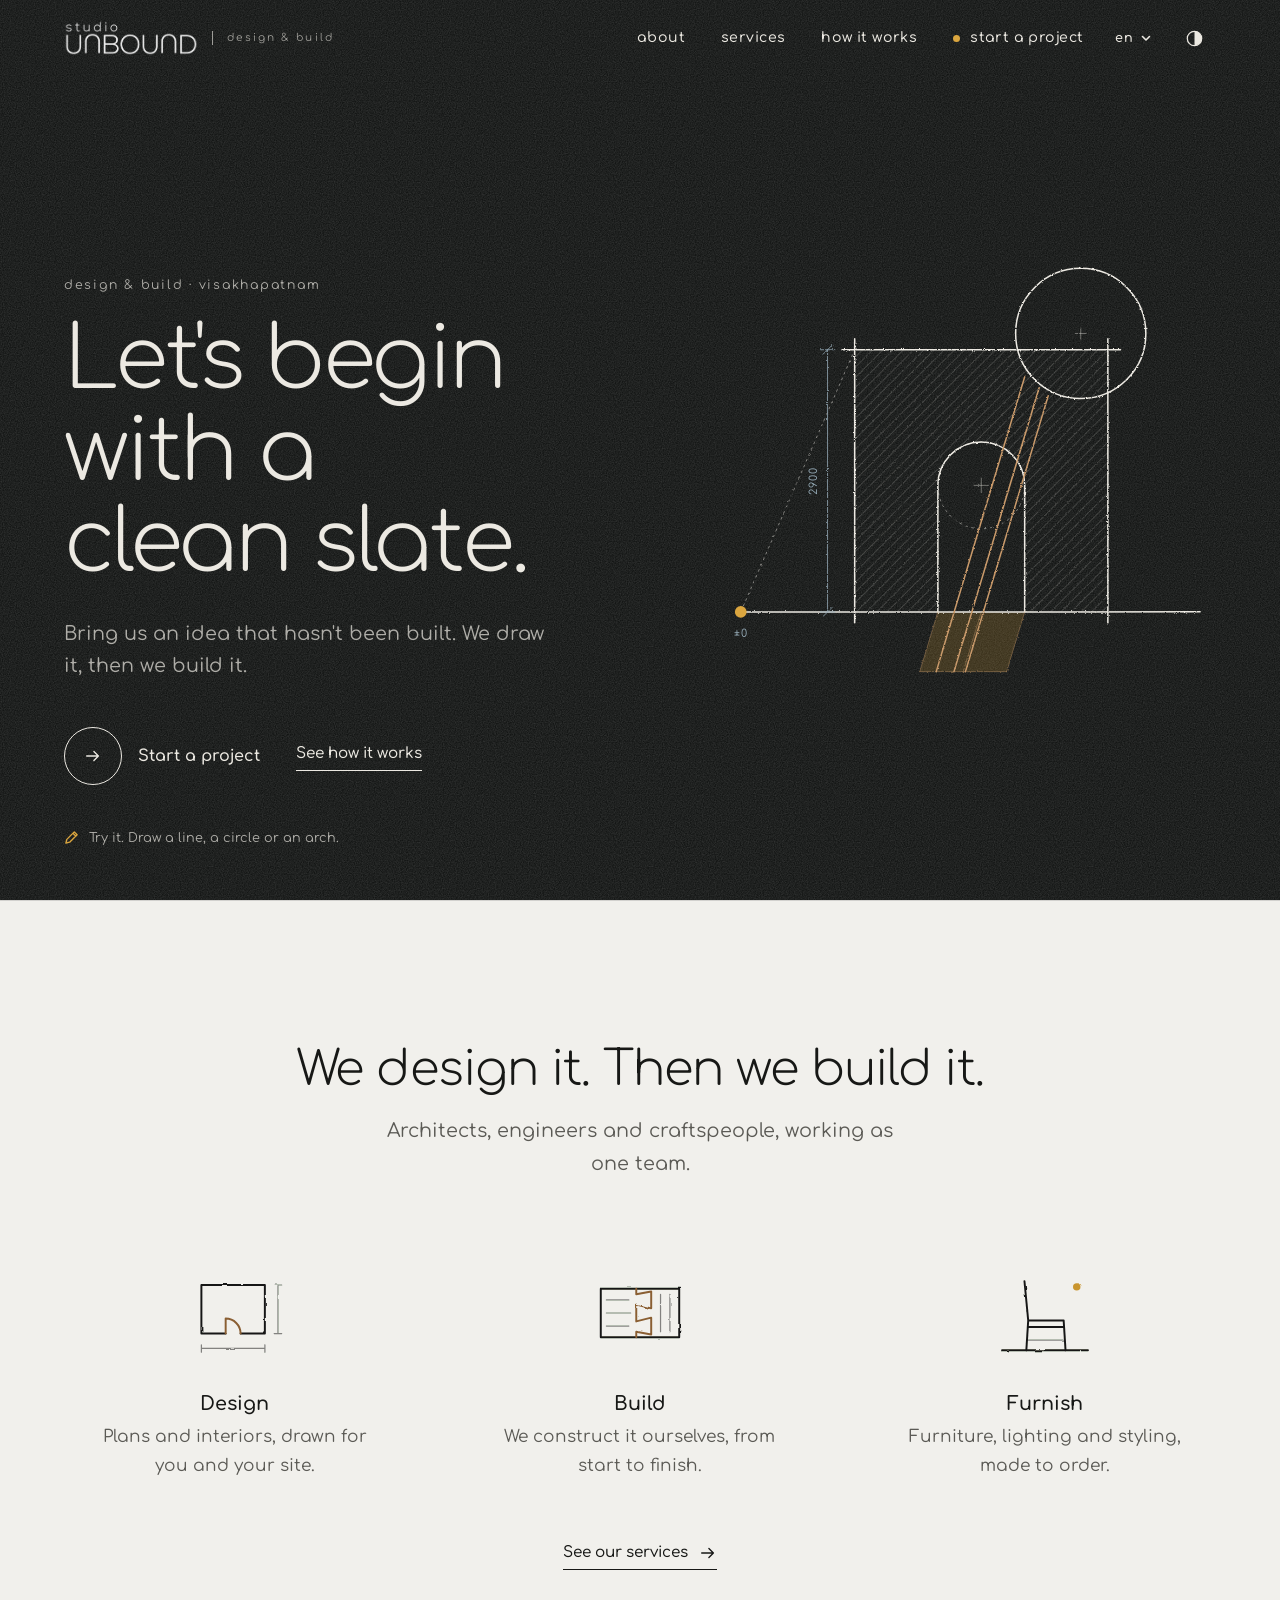
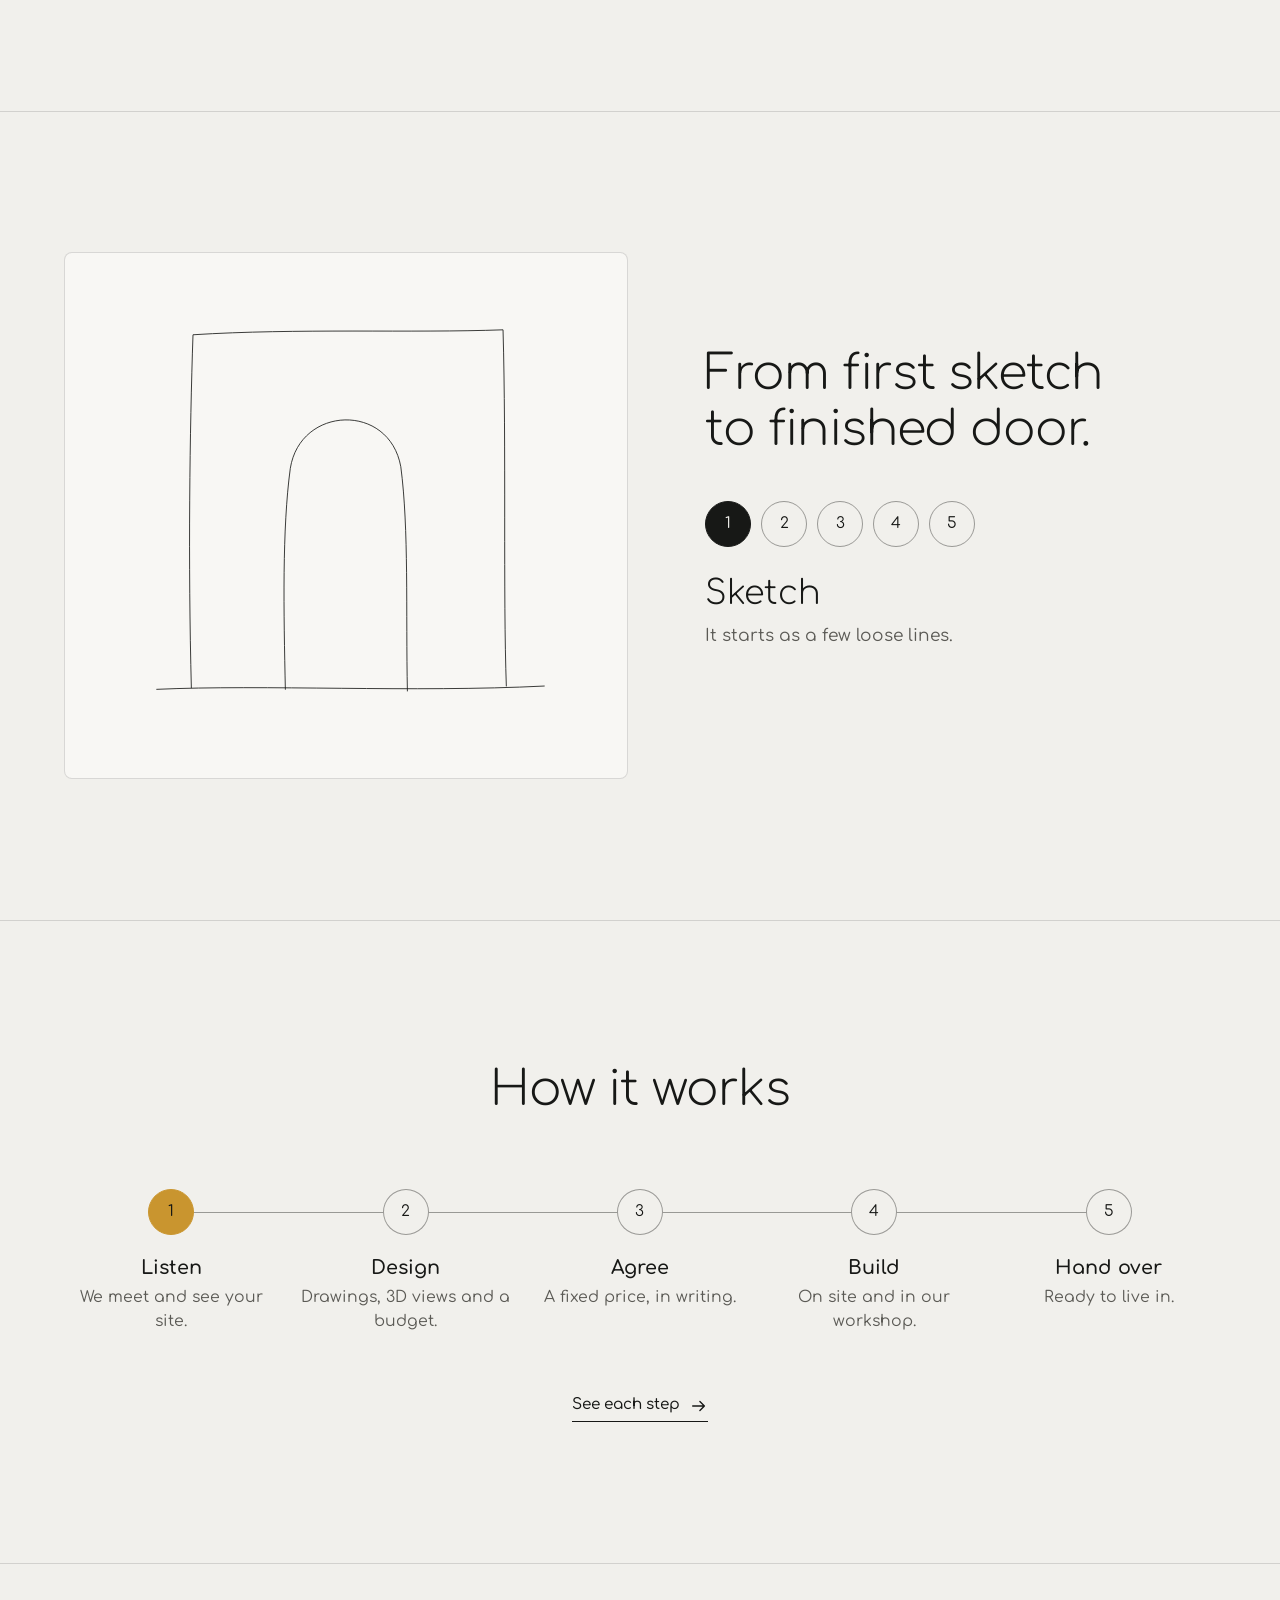
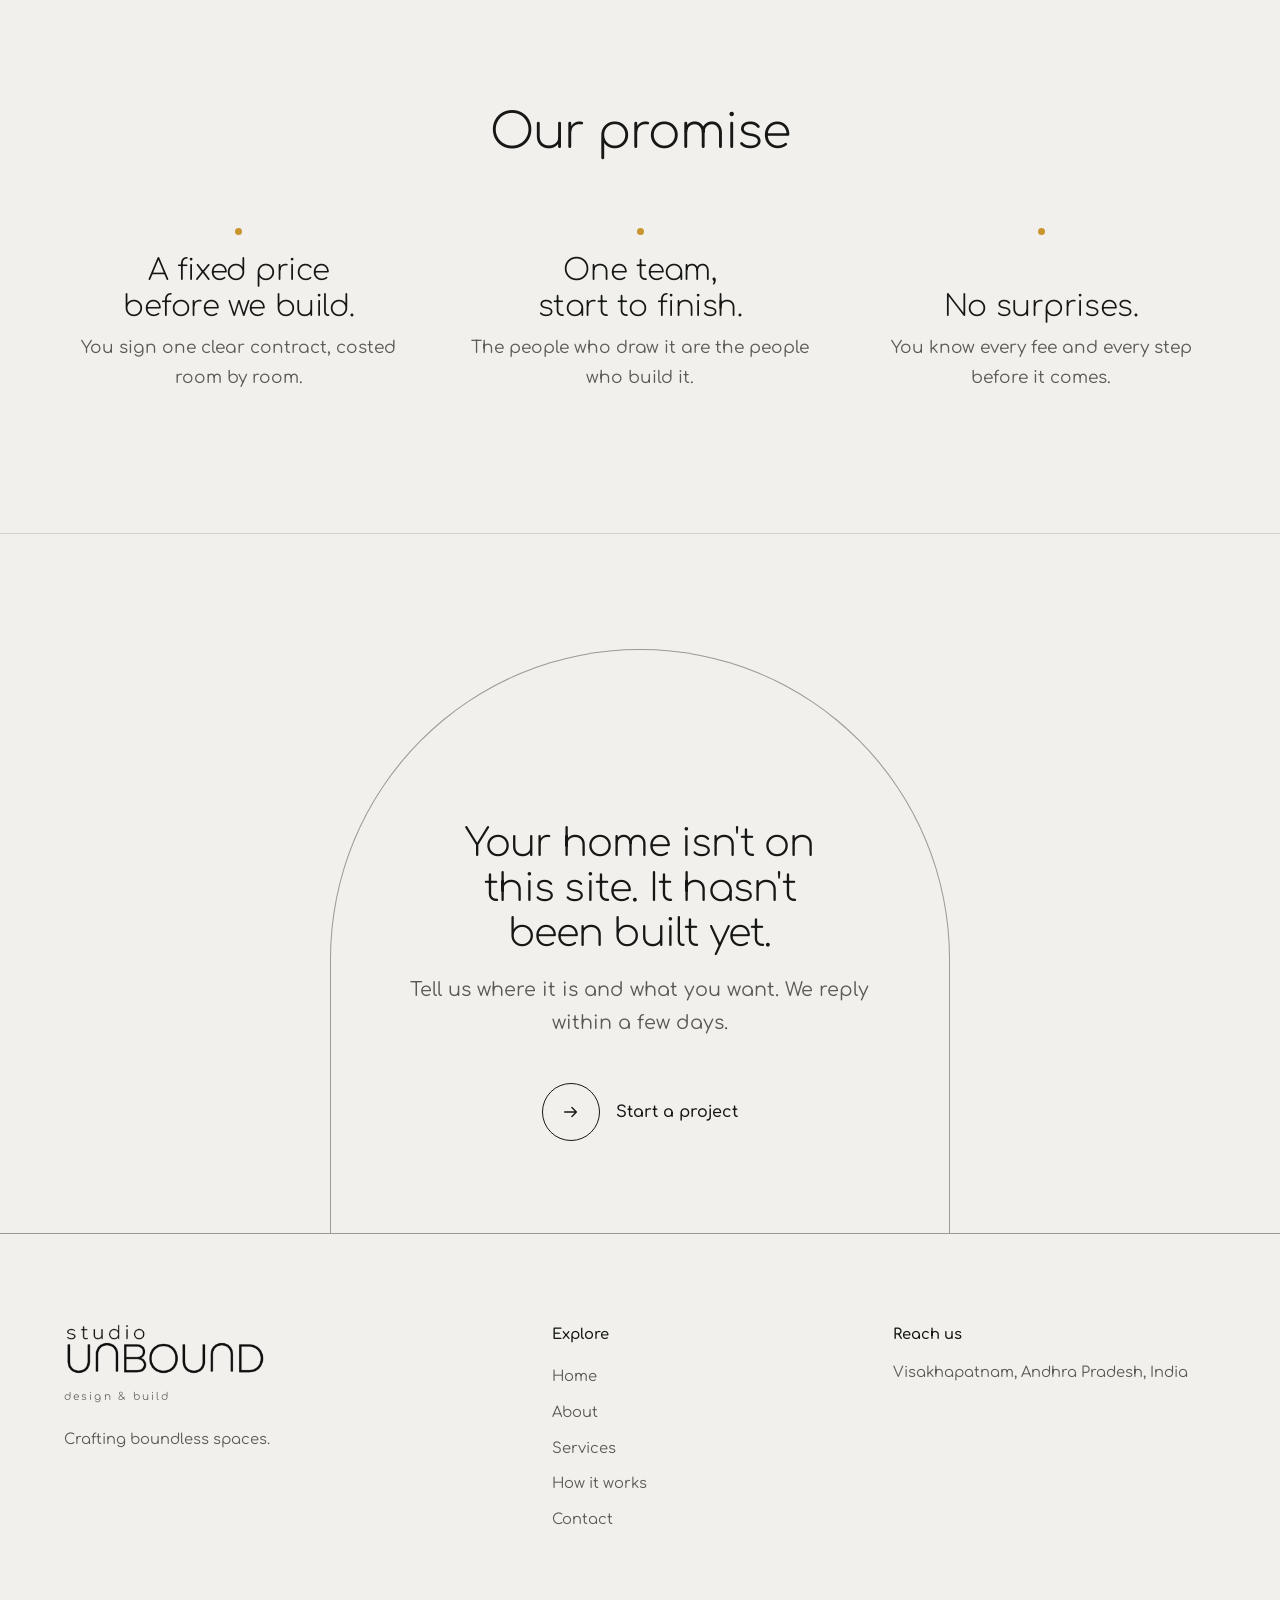
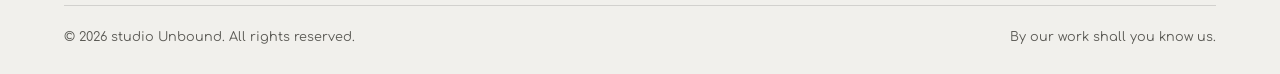
==== commit 4af5ddc3: "Simplify the site: one idea per screen Home drops to six short screens. Why Unbound folds into About" ====
--- a/website/index.html
+++ b/website/index.html
@@ -4,12 +4,12 @@
 <meta charset="utf-8">
 <meta name="viewport" content="width=device-width, initial-scale=1, viewport-fit=cover">
 <title>studio Unbound | design &amp; build, Visakhapatnam</title>
-<meta name="description" content="studio Unbound is a design and build studio of architects, artisans, builders and engineers in Visakhapatnam. Bring us a vision that has not been built.">
+<meta name="description" content="A design and build studio in Visakhapatnam. Bring us an idea that has not been built: we draw it, then we build it.">
 <meta name="theme-color" content="#141615">
 <meta property="og:type" content="website">
 <meta property="og:site_name" content="studio Unbound">
 <meta property="og:title" content="studio Unbound | design &amp; build, Visakhapatnam">
-<meta property="og:description" content="studio Unbound is a design and build studio of architects, artisans, builders and engineers in Visakhapatnam. Bring us a vision that has not been built.">
+<meta property="og:description" content="A design and build studio in Visakhapatnam. Bring us an idea that has not been built: we draw it, then we build it.">
 <meta property="og:image" content="assets/img/share.jpg">
 <meta name="twitter:card" content="summary_large_image">
 <link rel="icon" type="image/png" href="assets/img/favicon.png">
@@ -29,6 +29,7 @@
     <pattern id="hatch" width="7" height="7" patternUnits="userSpaceOnUse" patternTransform="rotate(45)"><line x1="0" y1="0" x2="0" y2="7" stroke="currentColor" stroke-width=".7"/></pattern>
     <pattern id="hatch-chalk" width="8" height="8" patternUnits="userSpaceOnUse" patternTransform="rotate(45)"><line x1="0" y1="0" x2="0" y2="8" stroke="#ECE9E2" stroke-width=".9"/></pattern>
     <pattern id="dotgrid" x="10" y="10" width="20" height="20" patternUnits="userSpaceOnUse"><circle cx="10" cy="10" r="1" fill="currentColor"/></pattern>
+    <filter id="pencil" x="-8%" y="-8%" width="116%" height="116%"><feTurbulence type="fractalNoise" baseFrequency=".09" numOctaves="2" seed="11" result="n"/><feDisplacementMap in="SourceGraphic" in2="n" scale="2.2" xChannelSelector="R" yChannelSelector="G"/></filter>
     <filter id="chalk" x="-4%" y="-4%" width="108%" height="108%"><feTurbulence type="fractalNoise" baseFrequency=".75" numOctaves="2" seed="4" result="n"/><feDisplacementMap in="SourceGraphic" in2="n" scale="2.6" xChannelSelector="R" yChannelSelector="G"/></filter>
   </defs>
 </svg>
@@ -40,11 +41,10 @@
       <span class="logo-tag">design &amp; build</span>
     </a>
     <nav class="nav" id="nav" aria-label="Primary">
-      <a href="story.html" data-nav="story" data-no="02"><span data-i18n="nav.story">Our Story</span></a>
-      <a href="services.html" data-nav="services" data-no="03"><span data-i18n="nav.services">Services</span></a>
-      <a href="process.html" data-nav="process" data-no="04"><span data-i18n="nav.process">How We Work</span></a>
-      <a href="why.html" data-nav="why" data-no="05"><span data-i18n="nav.why">Why Unbound</span></a>
-      <a class="nav-cta" href="contact.html" data-nav="contact" data-no="06"><span data-i18n="nav.cta">Begin a project</span></a>
+      <a href="story.html" data-nav="story"><span data-i18n="nav.story">About</span></a>
+      <a href="services.html" data-nav="services"><span data-i18n="nav.services">Services</span></a>
+      <a href="process.html" data-nav="process"><span data-i18n="nav.process">How it works</span></a>
+      <a class="nav-cta" href="contact.html" data-nav="contact"><span data-i18n="nav.cta">Start a project</span></a>
     </nav>
     <div class="lang">
       <button class="lang-btn" type="button" aria-haspopup="true" aria-expanded="false" aria-controls="lang-menu" aria-label="Choose language" data-i18n-attr="aria-label:ui.lang">
@@ -96,18 +96,18 @@
         </svg>
       </figure>
       <div class="hero-copy">
-        <p class="label tagline">design &amp; build · <span data-i18n="h.place">Visakhapatnam</span></p>
+        <p class="kicker">design &amp; build · <span data-i18n="h.place">Visakhapatnam</span></p>
         <h1 class="display" data-i18n="h.title">Let's begin with a clean slate.</h1>
-        <p class="lead" data-i18n="h.lead">Every space begins as a gesture: a line, a dot, a circle, an opening. We draw it properly. Then we build it.</p>
+        <p class="lead" data-i18n="h.lead">Bring us an idea that hasn't been built. We draw it, then we build it.</p>
         <div class="cta-row">
-          <a class="go" href="contact.html"><span class="go-ring"><svg class="arr" viewBox="0 0 20 20" aria-hidden="true"><path d="M3 10h13M11 5l5 5-5 5"/></svg></span><span data-i18n="h.cta1">Bring us your vision</span></a>
-          <a class="tl" href="process.html"><span data-i18n="h.cta2">How we work</span></a>
+          <a class="go" href="contact.html"><span class="go-ring"><svg class="arr" viewBox="0 0 20 20" aria-hidden="true"><path d="M3 10h13M11 5l5 5-5 5"/></svg></span><span data-i18n="h.cta1">Start a project</span></a>
+          <a class="tl" href="process.html"><span data-i18n="h.cta2">See how it works</span></a>
         </div>
         <div class="slate-tools">
           <span class="slate-hint">
             <svg viewBox="0 0 16 16" aria-hidden="true"><path d="M2 14l1-4 8-8 3 3-8 8zM9.5 3.5l3 3"/></svg>
-            <span class="hint-mouse" data-i18n="slate.hint">This slate works. Draw a line, a circle or an arch.</span>
-            <span class="hint-touch" data-i18n="slate.touch">This slate works. Drag sideways to draw, or tap for a dot.</span>
+            <span class="hint-mouse" data-i18n="slate.hint">Try it. Draw a line, a circle or an arch.</span>
+            <span class="hint-touch" data-i18n="slate.touch">Try it. Drag sideways to draw, or tap.</span>
           </span>
           <button class="slate-clear" type="button" data-slate-clear hidden data-i18n="slate.clear">Clean slate</button>
         </div>
@@ -115,167 +115,133 @@
     </div>
   </section>
 
-  <section class="sec">
-    <div class="wrap sec-grid">
-      <header class="sec-label label"><span class="no">01.1</span><span data-i18n="m.label">Why we draw</span></header>
-      <div class="sec-body">
-        <p class="h2" data-i18n="m.p2">It's time to create spaces around how we want to live, not how we have to.</p>
-        <div class="prose">
-          <p data-i18n="m.p1">Let's look at our world together. The one we often take for granted. The one where we love what we do, and want to love where we do it.</p>
+  <section class="screen">
+    <div class="wrap">
+      <div class="col center">
+        <h2 class="h2" data-i18n="w.title">We design it. Then we build it.</h2>
+        <p class="lead" data-i18n="w.lead">Architects, engineers and craftspeople, working as one team.</p>
+      </div>
+      <ul class="trio">
+        <li>
+          <div class="trio-art"><svg class="sk sk--icon draw" filter="url(#pencil)" viewBox="0 0 120 120" aria-hidden="true"><path class="d" pathLength="1" d="M50 82H24V30H92V82H66"/><path class="a d" pathLength="1" style="--d:.5s" d="M50 82V66A16 16 0 0 1 66 82"/><path class="t d" pathLength="1" style="--d:.8s" d="M24 98H92M24 94V102M92 94V102M106 30V82M102 30H110M102 82H110"/></svg></div>
+          <div><h3 class="h3" data-i18n="w1.t">Design</h3><p data-i18n="w1.d">Plans and interiors, drawn for you and your site.</p></div>
+        </li>
+        <li>
+          <div class="trio-art"><svg class="sk sk--icon draw" filter="url(#pencil)" viewBox="0 0 120 120" aria-hidden="true"><path class="d" pathLength="1" d="M18 34H102V86H18Z"/><path class="a d" pathLength="1" style="--d:.5s" d="M56 34V40L72 37V55L56 51V69L72 65V83L56 80V86"/><path class="t d" pathLength="1" style="--d:.9s" d="M24 46H48M24 60H50M24 74H48M82 40V80M92 40V80"/></svg></div>
+          <div><h3 class="h3" data-i18n="w2.t">Build</h3><p data-i18n="w2.d">We construct it ourselves, from start to finish.</p></div>
+        </li>
+        <li>
+          <div class="trio-art"><svg class="sk sk--icon draw" filter="url(#pencil)" viewBox="0 0 120 120" aria-hidden="true"><path class="d" pathLength="1" d="M14 100H106"/><path class="d" pathLength="1" style="--d:.3s" d="M38 26L42 68L40 100M42 68H80M80 68L82 100M42 75H80"/><path class="t d" pathLength="1" style="--d:.8s" d="M41 89H81"/><circle class="gf pop" style="--d:1s" cx="94" cy="32" r="4"/></svg></div>
+          <div><h3 class="h3" data-i18n="w3.t">Furnish</h3><p data-i18n="w3.d">Furniture, lighting and styling, made to order.</p></div>
+        </li>
+      </ul>
+      <p class="more-link"><a class="tl" href="services.html"><span data-i18n="w.link">See our services</span><svg class="arr" viewBox="0 0 20 20" aria-hidden="true"><path d="M3 10h13M11 5l5 5-5 5"/></svg></a></p>
+    </div>
+  </section>
+
+  <section class="screen">
+    <div class="wrap">
+      <div class="player" data-player>
+        <div class="player-art">
+          <svg class="sk ev" viewBox="0 0 600 568" role="img" aria-label="One arched doorway, shown first as a loose sketch, then a measured drawing, a material study, a joinery detail and the finished object.">
+            <g data-at="5">
+              <path class="wallfill" fill-rule="evenodd" d="M108 60H492V492H108ZM228 492V228A72 72 0 0 1 372 228V492Z"/>
+              <path class="doorfill" d="M234 492V228A66 66 0 0 1 366 228V492Z"/>
+              <path class="lite" d="M228 494H372L330 556H186Z"/>
+            </g>
+            <g data-at="3">
+              <path class="h" fill="url(#hatch)" fill-rule="evenodd" d="M108 60H492V492H108ZM228 492V228A72 72 0 0 1 372 228V492Z"/>
+            </g>
+            <g data-at="1" class="pencil">
+              <path class="d" pathLength="1" d="M70 494C200 488 380 498 540 490"/>
+              <path class="d" pathLength="1" style="--d:.5s" d="M112 492C108 340 110 180 114 64C240 56 380 62 490 58C494 200 490 380 494 490"/>
+              <path class="d" pathLength="1" style="--d:1.2s" d="M226 494C224 400 222 300 232 226C244 150 352 146 366 224C376 300 372 400 374 496"/>
+            </g>
+            <g data-at="2">
+              <path class="d" pathLength="1" d="M56 492H544"/>
+              <path class="d" pathLength="1" style="--d:.2s" d="M108 492V60H492V492"/>
+              <path class="d" pathLength="1" style="--d:.7s" d="M228 492V228A72 72 0 0 1 372 228V492"/>
+              <g class="anno">
+                <path class="cl" d="M300 44V512M204 228H396"/>
+                <path class="tech" d="M108 34H492M108 26V44M492 26V44M103 39L113 29M487 39L497 29"/>
+                <text x="300" y="24" text-anchor="middle">2400</text>
+                <path class="tech" d="M72 60V492M64 60H82M64 492H82M67 65L77 55M67 497L77 487"/>
+                <text x="60" y="276" text-anchor="middle" transform="rotate(-90 60 276)">2700</text>
+                <path class="tech" d="M528 156V492M518 156H536M518 492H536M523 161L533 151M523 497L533 487"/>
+                <text x="548" y="324" text-anchor="middle" transform="rotate(-90 548 324)">2100</text>
+                <path class="tech" d="M228 528H372M228 518V536M372 518V536M223 533L233 523M367 533L377 523"/>
+                <text x="300" y="550" text-anchor="middle">900</text>
+                <path class="tech" d="M300 228L351 177"/>
+                <text class="halo" x="318" y="198">R 450</text>
+              </g>
+            </g>
+            <g data-at="3">
+              <path class="a d" pathLength="1" d="M234 492V228A66 66 0 0 1 366 228V492"/>
+              <path class="a t" d="M256 179V492M278 166V492M300 162V492M322 166V492M344 179V492"/>
+              <path class="d" pathLength="1" style="--d:.4s" d="M216 492H384V504H216Z"/>
+            </g>
+            <g data-at="4" class="anno">
+              <circle class="tech" cx="372" cy="228" r="13"/>
+              <path class="tech" d="M381 219L410 190"/>
+              <circle class="bubble" cx="450" cy="150" r="58"/>
+              <path class="a d" pathLength="1" d="M440 104V196M462 104V196"/>
+              <path class="a d" pathLength="1" style="--d:.3s" d="M402 138H440M402 164H440"/>
+              <path class="a dsh" d="M440 144H456V158H440"/>
+              <circle class="gf" cx="449" cy="151" r="2.6"/>
+            </g>
+            <g data-at="5">
+              <circle class="gf" cx="350" cy="372" r="5"/>
+            </g>
+          </svg>
         </div>
-        <p class="dim" aria-hidden="true"><span data-measure>1 : 1</span></p>
-      </div>
-    </div>
-  </section>
-
-  <section class="sec">
-    <div class="wrap sec-grid">
-      <header class="sec-label label"><span class="no">01.2</span><span data-i18n="th.eyebrow">From idea to object</span></header>
-      <div class="sec-body">
-        <h2 class="h2" data-i18n="th.title">One doorway, from the first line to the last joint.</h2>
-        <p class="lead" data-i18n="th.text">There are no finished projects on this page. Scroll, and watch what happens to an idea in our hands.</p>
-        <div class="evolve" data-evolve style="margin-top:clamp(32px,5vw,56px)">
-          <div class="evolve-sheet">
-            <div class="evolve-art">
-              <svg class="sk ev" viewBox="0 0 600 568" role="img" aria-label="One arched doorway, shown first as a loose sketch, then a measured drawing, a material study, a joinery detail and the finished object.">
-                <g data-at="5">
-                  <path class="wallfill" fill-rule="evenodd" d="M108 60H492V492H108ZM228 492V228A72 72 0 0 1 372 228V492Z"/>
-                  <path class="doorfill" d="M234 492V228A66 66 0 0 1 366 228V492Z"/>
-                  <path class="lite" d="M228 494H372L330 556H186Z"/>
-                </g>
-                <g data-at="3">
-                  <path class="h" fill="url(#hatch)" fill-rule="evenodd" d="M108 60H492V492H108ZM228 492V228A72 72 0 0 1 372 228V492Z"/>
-                </g>
-                <g data-at="1" class="pencil">
-                  <path class="d" pathLength="1" d="M70 494C200 488 380 498 540 490"/>
-                  <path class="d" pathLength="1" style="--d:.5s" d="M112 492C108 340 110 180 114 64C240 56 380 62 490 58C494 200 490 380 494 490"/>
-                  <path class="d" pathLength="1" style="--d:1.2s" d="M226 494C224 400 222 300 232 226C244 150 352 146 366 224C376 300 372 400 374 496"/>
-                </g>
-                <g data-at="2">
-                  <path class="d" pathLength="1" d="M56 492H544"/>
-                  <path class="d" pathLength="1" style="--d:.2s" d="M108 492V60H492V492"/>
-                  <path class="d" pathLength="1" style="--d:.7s" d="M228 492V228A72 72 0 0 1 372 228V492"/>
-                  <g class="anno">
-                    <path class="cl" d="M300 44V512M204 228H396"/>
-                    <path class="tech" d="M108 34H492M108 26V44M492 26V44M103 39L113 29M487 39L497 29"/>
-                    <text x="300" y="24" text-anchor="middle">2400</text>
-                    <path class="tech" d="M72 60V492M64 60H82M64 492H82M67 65L77 55M67 497L77 487"/>
-                    <text x="60" y="276" text-anchor="middle" transform="rotate(-90 60 276)">2700</text>
-                    <path class="tech" d="M528 156V492M518 156H536M518 492H536M523 161L533 151M523 497L533 487"/>
-                    <text x="548" y="324" text-anchor="middle" transform="rotate(-90 548 324)">2100</text>
-                    <path class="tech" d="M228 528H372M228 518V536M372 518V536M223 533L233 523M367 533L377 523"/>
-                    <text x="300" y="550" text-anchor="middle">900</text>
-                    <path class="tech" d="M300 228L351 177"/>
-                    <text class="halo" x="318" y="198">R 450</text>
-                  </g>
-                </g>
-                <g data-at="3">
-                  <path class="a d" pathLength="1" d="M234 492V228A66 66 0 0 1 366 228V492"/>
-                  <path class="a t" d="M256 179V492M278 166V492M300 162V492M322 166V492M344 179V492"/>
-                  <path class="d" pathLength="1" style="--d:.4s" d="M216 492H384V504H216Z"/>
-                  <g class="anno">
-                    <path class="tech" d="M150 178V132M334 360H404M384 498L428 514"/>
-                    <circle class="tf" cx="150" cy="180" r="2.2"/>
-                    <circle class="tf" cx="334" cy="360" r="2.2"/>
-                    <circle class="tf" cx="384" cy="498" r="2.2"/>
-                    <text class="halo" x="150" y="122" text-anchor="middle" data-i18n="ev.plaster">plaster</text>
-                    <text class="halo" x="410" y="364" data-i18n="ev.timber">timber</text>
-                    <text class="halo" x="434" y="520" data-i18n="ev.stone">stone</text>
-                  </g>
-                </g>
-                <g data-at="4" class="anno">
-                  <circle class="tech" cx="372" cy="228" r="13"/>
-                  <path class="tech" d="M381 219L410 190"/>
-                  <circle class="bubble" cx="450" cy="150" r="58"/>
-                  <path class="a d" pathLength="1" d="M440 104V196M462 104V196"/>
-                  <path class="a d" pathLength="1" style="--d:.3s" d="M402 138H440M402 164H440"/>
-                  <path class="a dsh" d="M440 144H456V158H440"/>
-                  <circle class="gf" cx="449" cy="151" r="2.6"/>
-                  <text class="halo" x="450" y="82" text-anchor="middle" data-i18n="ev.detail">detail A, joinery</text>
-                </g>
-                <g data-at="5">
-                  <circle class="gf" cx="350" cy="372" r="5"/>
-                </g>
-              </svg>
-            </div>
-            <dl class="titleblock">
-              <div><dt data-i18n="tb.drawing">Drawing</dt><dd data-i18n="tb.name">Arched opening</dd></div>
-              <div><dt data-i18n="tb.stage">Stage</dt><dd data-evolve-stage>1 / 5</dd></div>
-              <div><dt data-i18n="tb.scale">Scale</dt><dd>1 : 20</dd></div>
-            </dl>
+        <div class="player-side">
+          <h2 class="h2" data-i18n="ev.title">From first sketch to finished door.</h2>
+          <div class="player-tabs" role="group" aria-label="Steps">
+            <button type="button" data-go="1">1</button>
+            <button type="button" data-go="2">2</button>
+            <button type="button" data-go="3">3</button>
+            <button type="button" data-go="4">4</button>
+            <button type="button" data-go="5">5</button>
           </div>
-          <ol class="evolve-steps">
-            <li><h3 data-i18n="t1.name">Gesture</h3><p data-i18n="t1.note">It starts loose. A few lines on paper, made while we listen to how you want to live.</p></li>
-            <li><h3 data-i18n="t2.name">Drawing</h3><p data-i18n="t2.note">The sketch is measured and resolved, until every dimension has a reason.</p></li>
-            <li><h3 data-i18n="t3.name">Material</h3><p data-i18n="t3.note">Each surface is chosen for the site and for the people who will use it, with care for where it comes from.</p></li>
-            <li><h3 data-i18n="t4.name">Making</h3><p data-i18n="t4.note">Our kaarigars cut, join and finish it in the workshop and on site, to the drawing.</p></li>
-            <li><h3 data-i18n="t5.name">Object</h3><p data-i18n="t5.note">Placed, dressed and handed over. The first line is still in it.</p></li>
+          <div class="player-cap" aria-live="polite"><strong data-cap-name></strong><p data-cap-note></p></div>
+          <ol class="player-src">
+            <li><strong data-i18n="t1.name">Sketch</strong> <span data-i18n="t1.note">It starts as a few loose lines.</span></li>
+            <li><strong data-i18n="t2.name">Drawing</strong> <span data-i18n="t2.note">We measure it and work out every detail.</span></li>
+            <li><strong data-i18n="t3.name">Material</strong> <span data-i18n="t3.note">We choose timber, stone and finishes with care.</span></li>
+            <li><strong data-i18n="t4.name">Making</strong> <span data-i18n="t4.note">Our craftspeople cut, join and finish it by hand.</span></li>
+            <li><strong data-i18n="t5.name">Finished</strong> <span data-i18n="t5.note">Fitted, styled and handed over to you.</span></li>
           </ol>
         </div>
       </div>
     </div>
   </section>
 
-  <section class="sec">
-    <div class="wrap sec-grid">
-      <header class="sec-label label"><span class="no">01.3</span><span data-i18n="np.eyebrow">No portfolio</span></header>
-      <div class="sec-body">
-        <h2 class="h2" data-i18n="np.title">Don't expect to see your dream home on our site.</h2>
-        <div class="prose">
-          <p data-i18n="np.text">It hasn't been built yet. Every project we take on starts from zero, shaped by the people who will live there and by the place itself. So we show you how we think, draw and build, and let that earn your trust.</p>
-        </div>
-        <div class="cta-row"><a class="tl" href="story.html"><span data-i18n="np.cta">Read our story</span><svg class="arr" viewBox="0 0 20 20" aria-hidden="true"><path d="M3 10h13M11 5l5 5-5 5"/></svg></a></div>
-      </div>
-    </div>
-  </section>
-
-  <section class="sec">
-    <div class="wrap sec-grid">
-      <header class="sec-label label"><span class="no">01.4</span><span data-i18n="iw.label">In writing</span></header>
-      <div class="sec-body">
-        <h2 class="h2" data-i18n="iw.title">What we put in writing.</h2>
-        <p class="lead" data-i18n="iw.text">Trust is easier with paper. Before anything is built, these are agreed and signed.</p>
-        <ol class="ledger">
-          <li><h3 data-i18n="iw1.t">The first meeting carries no obligation.</h3><p data-i18n="iw1.d">We begin every job by getting a feeling for what you need, on site and off it.</p></li>
-          <li><h3 data-i18n="iw2.t">You see a budget estimate before you commit to plans.</h3><p data-i18n="iw2.d">It comes with the concept design, so you decide with numbers in hand.</p></li>
-          <li><h3 data-i18n="iw3.t">Every fee is stated before it is due.</h3><p data-i18n="iw3.d">The design fee, the plans fee and the deposit each have their own agreement.</p></li>
-          <li><h3 data-i18n="iw4.t">The contract is fixed-price.</h3><p data-i18n="iw4.d">It is prepared from the drawings and specifications you select, with a cost plan for each room and vendor options for furniture and bought-out items.</p></li>
-          <li><h3 data-i18n="iw5.t">The timeline is set before work begins.</h3><p data-i18n="iw5.d">So is the delivery schedule.</p></li>
-          <li><h3 data-i18n="iw6.t">One team answers for the whole project.</h3><p data-i18n="iw6.d">Architects, engineers and kaarigars, from concept to handover.</p></li>
-        </ol>
-        <div class="ledger-foot">
-          <p class="motto" data-i18n="cta.quote">By our work shall you know us.</p>
-          <a class="tl" href="process.html#register"><span data-i18n="iw.link">See every document you receive</span><svg class="arr" viewBox="0 0 20 20" aria-hidden="true"><path d="M3 10h13M11 5l5 5-5 5"/></svg></a>
-        </div>
-      </div>
-    </div>
-  </section>
-
-  <section class="sec">
-    <div class="wrap sec-grid">
-      <header class="sec-label label"><span class="no">01.5</span><span data-i18n="ix.label">At a glance</span></header>
-      <div class="sec-body">
-        <div class="pair">
-          <div>
-            <span class="label rows-head" data-i18n="ix.do">What we take on</span>
-            <div class="rows">
-              <a href="services.html#design"><span><span class="r-title" data-i18n="wd.d.title">Design</span><span class="r-sub" data-i18n="wd.d.text">Planning, consultation, architecture and interiors, tailored to you and to the site.</span></span><svg class="arr" viewBox="0 0 20 20" aria-hidden="true"><path d="M3 10h13M11 5l5 5-5 5"/></svg></a>
-              <a href="services.html#build"><span><span class="r-title" data-i18n="wd.b.title">Build</span><span class="r-sub" data-i18n="wd.b.text">Turnkey construction and custom works, supervised by the people who designed them.</span></span><svg class="arr" viewBox="0 0 20 20" aria-hidden="true"><path d="M3 10h13M11 5l5 5-5 5"/></svg></a>
-              <a href="services.html#collection"><span><span class="r-title" data-i18n="wd.p.title">The Unbound collection</span><span class="r-sub" data-i18n="wd.p.text">Joinery, furniture, acoustics, lighting, sustainable systems and styling, made to order.</span></span><svg class="arr" viewBox="0 0 20 20" aria-hidden="true"><path d="M3 10h13M11 5l5 5-5 5"/></svg></a>
-            </div>
-          </div>
-          <div>
-            <span class="label rows-head" data-i18n="ix.run">How a project runs</span>
-            <div class="rows rows--num">
-              <a href="process.html#stage-1"><span class="r-title" data-i18n="st1.name">Discovery</span><svg class="arr" viewBox="0 0 20 20" aria-hidden="true"><path d="M3 10h13M11 5l5 5-5 5"/></svg></a>
-              <a href="process.html#stage-2"><span class="r-title" data-i18n="st2.name">Design</span><svg class="arr" viewBox="0 0 20 20" aria-hidden="true"><path d="M3 10h13M11 5l5 5-5 5"/></svg></a>
-              <a href="process.html#stage-3"><span class="r-title" data-i18n="st3.name">Documentation</span><svg class="arr" viewBox="0 0 20 20" aria-hidden="true"><path d="M3 10h13M11 5l5 5-5 5"/></svg></a>
-              <a href="process.html#stage-4"><span class="r-title" data-i18n="st4.name">Execution</span><svg class="arr" viewBox="0 0 20 20" aria-hidden="true"><path d="M3 10h13M11 5l5 5-5 5"/></svg></a>
-              <a href="process.html#stage-5"><span class="r-title" data-i18n="st5.name">Delivery</span><svg class="arr" viewBox="0 0 20 20" aria-hidden="true"><path d="M3 10h13M11 5l5 5-5 5"/></svg></a>
-            </div>
-          </div>
-        </div>
-      </div>
+  <section class="screen">
+    <div class="wrap">
+      <div class="col center">
+        <h2 class="h2" data-i18n="hw.title">How it works</h2>
+      </div>
+      <ol class="flow">
+        <li><h3 class="h3" data-i18n="st1.name">Listen</h3><p data-i18n="st1.line">We meet and see your site.</p></li>
+        <li><h3 class="h3" data-i18n="st2.name">Design</h3><p data-i18n="st2.line">Drawings, 3D views and a budget.</p></li>
+        <li><h3 class="h3" data-i18n="st3.name">Agree</h3><p data-i18n="st3.line">A fixed price, in writing.</p></li>
+        <li><h3 class="h3" data-i18n="st4.name">Build</h3><p data-i18n="st4.line">On site and in our workshop.</p></li>
+        <li><h3 class="h3" data-i18n="st5.name">Hand over</h3><p data-i18n="st5.line">Ready to live in.</p></li>
+      </ol>
+      <p class="more-link"><a class="tl" href="process.html"><span data-i18n="hw.link">See each step</span><svg class="arr" viewBox="0 0 20 20" aria-hidden="true"><path d="M3 10h13M11 5l5 5-5 5"/></svg></a></p>
+    </div>
+  </section>
+
+  <section class="screen">
+    <div class="wrap">
+      <div class="col center">
+        <h2 class="h2" data-i18n="pm.title">Our promise</h2>
+      </div>
+      <ul class="promises">
+        <li><h3 data-i18n="pm1.t">A fixed price before we build.</h3><p data-i18n="pm1.d">You sign one clear contract, costed room by room.</p></li>
+        <li><h3 data-i18n="pm2.t">One team, start to finish.</h3><p data-i18n="pm2.d">The people who draw it are the people who build it.</p></li>
+        <li><h3 data-i18n="pm3.t">No surprises.</h3><p data-i18n="pm3.d">You know every fee and every step before it comes.</p></li>
+      </ul>
     </div>
   </section>
 
@@ -283,11 +249,10 @@
 
 <section class="cta-band">
   <div class="wrap">
-    <div class="cta-arch reveal">
-      <p class="motto" data-i18n="cta.quote">By our work shall you know us.</p>
-      <h2 class="h2" data-i18n="cta.title">Bring us a vision that hasn't been built.</h2>
-      <p class="lead" data-i18n="cta.text">Tell us about the property, its location and what you want to create. We will get back to you within a few days.</p>
-      <div class="cta-row"><a class="go" href="contact.html"><span class="go-ring"><svg class="arr" viewBox="0 0 20 20" aria-hidden="true"><path d="M3 10h13M11 5l5 5-5 5"/></svg></span><span data-i18n="cta.btn">Tell us about your project</span></a></div>
+    <div class="cta-arch">
+      <h2 class="h2" data-i18n="cta.title">Your home isn't on this site. It hasn't been built yet.</h2>
+      <p class="lead" data-i18n="cta.text">Tell us where it is and what you want. We reply within a few days.</p>
+      <div class="cta-row"><a class="go" href="contact.html"><span class="go-ring"><svg class="arr" viewBox="0 0 20 20" aria-hidden="true"><path d="M3 10h13M11 5l5 5-5 5"/></svg></span><span data-i18n="cta.btn">Start a project</span></a></div>
     </div>
   </div>
 </section>
@@ -304,10 +269,9 @@
         <h2 class="label" data-i18n="footer.explore">Explore</h2>
         <ul>
           <li><a href="index.html" data-nav="home" data-i18n="nav.home">Home</a></li>
-          <li><a href="story.html" data-nav="story" data-i18n="nav.story">Our Story</a></li>
+          <li><a href="story.html" data-nav="story" data-i18n="nav.story">About</a></li>
           <li><a href="services.html" data-nav="services" data-i18n="nav.services">Services</a></li>
-          <li><a href="process.html" data-nav="process" data-i18n="nav.process">How We Work</a></li>
-          <li><a href="why.html" data-nav="why" data-i18n="nav.why">Why Unbound</a></li>
+          <li><a href="process.html" data-nav="process" data-i18n="nav.process">How it works</a></li>
           <li><a href="contact.html" data-nav="contact" data-i18n="nav.contact">Contact</a></li>
         </ul>
       </nav>
--- a/website/assets/css/style.css
+++ b/website/assets/css/style.css
@@ -1,8 +1,8 @@
 /* ==========================================================================
    studio Unbound — design & build
-   A slate you can draw on, and the sheets that follow it.
-   Colours carry meaning, as on a drawing:
-   charcoal = line, maple = material, slate-blue = dimension, gold = light.
+   One idea per screen. A slate you can draw on, then plain words and
+   hand-drawn pictures.
+   Colours: charcoal = line, maple = material, slate-blue = measure, gold = light.
    ========================================================================== */
 
 /* ---------- Tokens ---------- */
@@ -12,27 +12,27 @@
   /* fixed: the slate is always a slate */
   --slate: #141615;
   --chalk: #ECE9E2;
-  --chalk-dim: rgba(236, 233, 226, .68);
+  --chalk-dim: rgba(236, 233, 226, .7);
   --chalk-maple: #C99A6B;
   --chalk-tech: #94A9B5;
   --gold: #DBA63F;
 
-  /* the sheet (light) */
+  /* light */
   --bg: #F1F0EC;
   --surface: #F8F7F4;
   --text: #171816;
   --muted: #5B5A55;
-  --line: rgba(23, 24, 22, .15);
-  --line-strong: rgba(23, 24, 22, .42);
-  --accent: #8A5E33;        /* maple, for material */
-  --tech: #4F6470;          /* slate-blue, for dimensions and notes */
-  --dot: #C9952F;           /* gold, for light and the point of beginning */
+  --line: rgba(23, 24, 22, .14);
+  --line-strong: rgba(23, 24, 22, .4);
+  --accent: #8A5E33;
+  --tech: #4F6470;
+  --dot: #C9952F;
   --header-bg: rgba(241, 240, 236, .9);
   --shadow: 0 18px 50px rgba(23, 24, 22, .14);
   --logo-filter: brightness(0);
 
-  --wrap: 1280px;
-  --gutter: clamp(20px, 4.6vw, 64px);
+  --wrap: 1160px;
+  --gutter: clamp(20px, 5vw, 64px);
   --header-h: 66px;
   --ease: cubic-bezier(.22, .61, .36, 1);
   --grain: url("data:image/svg+xml,%3Csvg xmlns='http://www.w3.org/2000/svg' width='220' height='220'%3E%3Cfilter id='g'%3E%3CfeTurbulence type='fractalNoise' baseFrequency='.85' numOctaves='2' stitchTiles='stitch'/%3E%3CfeColorMatrix values='0 0 0 0 1  0 0 0 0 1  0 0 0 0 1  0 0 0 .6 -.14'/%3E%3C/filter%3E%3Crect width='220' height='220' filter='url(%23g)'/%3E%3C/svg%3E");
@@ -41,7 +41,7 @@
 
 html[data-theme="dark"] {
   --bg: #141615;
-  --surface: #1B1D1C;
+  --surface: #1C1E1D;
   --text: #ECE9E2;
   --muted: #A5A29A;
   --line: rgba(236, 233, 226, .14);
@@ -58,7 +58,7 @@
 /* without JavaScript, still follow the visitor's system preference */
 @media (prefers-color-scheme: dark) {
   html:not([data-theme]) {
-    --bg: #141615; --surface: #1B1D1C; --text: #ECE9E2; --muted: #A5A29A;
+    --bg: #141615; --surface: #1C1E1D; --text: #ECE9E2; --muted: #A5A29A;
     --line: rgba(236, 233, 226, .14); --line-strong: rgba(236, 233, 226, .4);
     --accent: #CFA476; --tech: #94A9B5; --dot: #DBA63F;
     --header-bg: rgba(20, 22, 21, .88); --logo-filter: none;
@@ -70,17 +70,16 @@
 
 /* ---------- Base ---------- */
 *, *::before, *::after { box-sizing: border-box; }
-
-html { -webkit-text-size-adjust: 100%; scroll-behavior: smooth; scroll-padding-top: calc(var(--header-h) + 64px); }
+html { -webkit-text-size-adjust: 100%; scroll-behavior: smooth; scroll-padding-top: calc(var(--header-h) + 24px); }
 
 body {
   margin: 0;
   background: var(--bg);
   color: var(--text);
   font-family: var(--font);
-  font-size: 1rem;
+  font-size: 1.0625rem;
   font-weight: 400;
-  line-height: 1.8;
+  line-height: 1.75;
   -webkit-font-smoothing: antialiased;
   -moz-osx-font-smoothing: grayscale;
   text-rendering: optimizeLegibility;
@@ -91,9 +90,10 @@
 html.i18n-wait body { visibility: hidden; }
 
 img, svg { max-width: 100%; }
-h1, h2, h3, h4, p, ul, ol, dl, dd, figure, blockquote, table { margin: 0; }
+h1, h2, h3, h4, p, ul, ol, dl, dd, figure, blockquote { margin: 0; }
 ul, ol { padding: 0; list-style: none; }
 a { color: inherit; }
+em { font-style: normal; }
 button, input, select, textarea { font: inherit; color: inherit; }
 ::selection { background: var(--dot); color: #141615; }
 :focus-visible { outline: 2px solid var(--dot); outline-offset: 3px; border-radius: 2px; }
@@ -103,47 +103,50 @@
 .skip { position: fixed; left: 16px; top: -80px; z-index: 100; padding: 10px 18px; background: var(--text); color: var(--bg); text-decoration: none; font-size: .85rem; transition: top .25s var(--ease); }
 .skip:focus { top: 14px; }
 .defs { position: absolute; width: 0; height: 0; overflow: hidden; }
+
+/* ---------- Layout: one centred column, one idea per screen ---------- */
 .wrap { width: 100%; max-width: calc(var(--wrap) + var(--gutter) * 2); margin-inline: auto; padding-inline: var(--gutter); }
-
-em { font-style: normal; }
-button.tl { border: 0; cursor: pointer; background-color: transparent; font-family: inherit; }
-.stage .sec-label { flex-direction: column; align-items: flex-start; gap: 0; }
+.col { max-width: 44rem; margin-inline: auto; }
+.wrap.col { max-width: calc(44rem + var(--gutter) * 2); }
+.center { text-align: center; }
+.screen { padding-block: clamp(76px, 11vw, 150px); border-top: 1px solid var(--line); }
+.screen--tight { padding-top: 0; border-top: 0; }
+.page-head { padding: calc(var(--header-h) + clamp(52px, 9vw, 120px)) 0 clamp(56px, 8vw, 104px); }
+.more-link { margin-top: clamp(36px, 5vw, 56px); text-align: center; }
 
 /* ---------- Type ---------- */
-.display { font-size: clamp(2.5rem, 7vw, 5.6rem); font-weight: 300; line-height: 1.05; letter-spacing: -.03em; text-wrap: balance; }
-.display--page { font-size: clamp(2.2rem, 5.8vw, 4.6rem); max-width: 16em; }
-.h2 { font-size: clamp(1.65rem, 3.5vw, 2.8rem); font-weight: 300; line-height: 1.16; letter-spacing: -.02em; text-wrap: balance; }
-.h3 { font-size: 1.1rem; font-weight: 500; line-height: 1.45; }
-.lead { font-size: clamp(1.02rem, 1.35vw, 1.2rem); line-height: 1.75; color: var(--muted); max-width: 34em; text-wrap: pretty; }
-.prose { max-width: 36em; color: var(--muted); text-wrap: pretty; }
-.prose > * + * { margin-top: 1.2em; }
-.h2 + .lead, .h2 + .prose { margin-top: 24px; }
-.motto { font-size: clamp(1.15rem, 2vw, 1.5rem); font-weight: 300; line-height: 1.4; color: var(--accent); }
-
-/* labels speak like the wordmark: lowercase, spaced, quiet */
-.label { font-size: .72rem; font-weight: 500; line-height: 1.6; letter-spacing: .14em; text-transform: lowercase; color: var(--muted); }
-.no { font-variant-numeric: tabular-nums; color: var(--tech); letter-spacing: .08em; }
-
-html[lang="te"] body, html[lang="hi"] body { line-height: 1.95; }
-html[lang="te"] .label, html[lang="hi"] .label { letter-spacing: .03em; font-size: .82rem; }
+.display { font-size: clamp(2.5rem, 7vw, 5.4rem); font-weight: 300; line-height: 1.06; letter-spacing: -.03em; text-wrap: balance; }
+.display--page { font-size: clamp(2.2rem, 5.6vw, 4.2rem); }
+.h2 { font-size: clamp(1.8rem, 4vw, 3rem); font-weight: 300; line-height: 1.16; letter-spacing: -.02em; text-wrap: balance; }
+.h3 { font-size: 1.2rem; font-weight: 600; line-height: 1.4; }
+.lead { margin-top: 18px; font-size: clamp(1.08rem, 1.5vw, 1.28rem); line-height: 1.7; color: var(--muted); text-wrap: pretty; }
+.center .lead { max-width: 30em; margin-inline: auto; }
+.prose { margin-top: 26px; font-size: 1.1rem; color: var(--muted); text-wrap: pretty; }
+.prose > * + * { margin-top: 1.1em; }
+.kicker { font-size: .78rem; letter-spacing: .14em; text-transform: lowercase; }
+
+html[lang="te"] body, html[lang="hi"] body { line-height: 1.9; }
 html[lang="te"] .display, html[lang="hi"] .display, html[lang="te"] .h2, html[lang="hi"] .h2 { letter-spacing: 0; line-height: 1.36; font-weight: 400; }
 html[lang="te"] .display, html[lang="hi"] .display { font-size: clamp(2rem, 5.4vw, 4.2rem); }
-html[lang="te"] .display--page, html[lang="hi"] .display--page { font-size: clamp(1.9rem, 4.6vw, 3.6rem); }
+html[lang="te"] .display--page, html[lang="hi"] .display--page { font-size: clamp(1.9rem, 4.6vw, 3.4rem); }
+html[lang="te"] .h2, html[lang="hi"] .h2 { font-size: clamp(1.6rem, 3.4vw, 2.5rem); }
+html[lang="te"] .kicker, html[lang="hi"] .kicker { letter-spacing: .04em; font-size: .86rem; }
 
 /* ---------- Links and buttons ---------- */
 .arr { fill: none; stroke: currentColor; stroke-width: 1.5; stroke-linecap: round; stroke-linejoin: round; width: 18px; height: 18px; flex: none; transition: transform .45s var(--ease); }
 
-/* the circle that asks you in */
-.go { display: inline-flex; align-items: center; gap: 16px; font-size: .95rem; font-weight: 600; line-height: 1.3; text-decoration: none; cursor: pointer; background: none; border: 0; padding: 0; }
+.go { display: inline-flex; align-items: center; gap: 16px; font-size: 1rem; font-weight: 600; line-height: 1.3; text-decoration: none; cursor: pointer; background: none; border: 0; padding: 0; }
 .go-ring { display: grid; place-items: center; flex: none; width: 58px; height: 58px; border-radius: 50%; border: 1px solid currentColor; transition: background-color .4s var(--ease), border-color .4s var(--ease), color .4s var(--ease), transform .4s var(--ease); }
 .go:hover .go-ring, .go:focus-visible .go-ring { background: var(--gold); border-color: var(--gold); color: #141615; transform: scale(1.06); }
 .go:hover .arr { transform: translateX(3px); }
 .go[disabled] { opacity: .5; cursor: progress; }
 
-.tl { display: inline-flex; align-items: center; gap: .7em; padding-bottom: 3px; font-size: .9rem; font-weight: 500; text-decoration: none; background: linear-gradient(currentColor, currentColor) 0 100% / 100% 1px no-repeat; transition: color .3s var(--ease); }
+.tl { display: inline-flex; align-items: center; gap: .7em; padding-bottom: 3px; font-size: .95rem; font-weight: 500; text-decoration: none; background: linear-gradient(currentColor, currentColor) 0 100% / 100% 1px no-repeat; transition: color .3s var(--ease); }
 .tl:hover { color: var(--accent); }
 .tl:hover .arr { transform: translateX(4px); }
+button.tl { border: 0; cursor: pointer; background-color: transparent; font-family: inherit; }
 .cta-row { display: flex; flex-wrap: wrap; align-items: center; gap: 18px 36px; margin-top: clamp(28px, 4vw, 44px); }
+.center .cta-row { justify-content: center; }
 
 /* ---------- Header ---------- */
 .site-header { position: fixed; inset: 0 0 auto 0; z-index: 50; --hc: var(--text); --hlogo: var(--logo-filter); color: var(--hc); transition: color .3s var(--ease); }
@@ -155,17 +158,15 @@
 .logo img { display: block; width: auto; height: 32px; filter: var(--hlogo); opacity: .94; }
 .logo-tag { display: none; padding-left: 14px; border-left: 1px solid currentColor; font-size: .66rem; line-height: 1.4; letter-spacing: .2em; opacity: .62; white-space: nowrap; }
 @media (min-width: 760px) { .logo img { height: 36px; } }
-@media (min-width: 1200px) { .logo-tag { display: block; } }
-
-.nav { position: fixed; inset: 0; z-index: -1; display: flex; flex-direction: column; justify-content: flex-end; padding: calc(var(--header-h) + 24px) var(--gutter) 56px; background: var(--bg); color: var(--text); opacity: 0; visibility: hidden; transition: opacity .4s var(--ease), visibility .4s; overflow-y: auto; }
-.nav a { display: flex; align-items: baseline; gap: 16px; padding: 12px 0; font-size: clamp(1.6rem, 7vw, 2.2rem); font-weight: 300; line-height: 1.25; text-decoration: none; text-transform: lowercase; border-top: 1px solid var(--line); opacity: 0; transform: translateY(14px); transition: opacity .5s var(--ease), transform .5s var(--ease), color .3s; }
-.nav a::before { content: attr(data-no); font-size: .7rem; font-weight: 500; letter-spacing: .1em; color: var(--tech); font-variant-numeric: tabular-nums; }
+@media (min-width: 1100px) { .logo-tag { display: block; } }
+
+.nav { position: fixed; inset: 0; z-index: -1; display: flex; flex-direction: column; justify-content: center; padding: calc(var(--header-h) + 24px) var(--gutter) 56px; background: var(--bg); color: var(--text); opacity: 0; visibility: hidden; transition: opacity .4s var(--ease), visibility .4s; overflow-y: auto; }
+.nav a { display: block; padding: 14px 0; font-size: clamp(1.7rem, 7.4vw, 2.3rem); font-weight: 300; line-height: 1.25; text-decoration: none; text-transform: lowercase; border-bottom: 1px solid var(--line); opacity: 0; transform: translateY(14px); transition: opacity .5s var(--ease), transform .5s var(--ease), color .3s; }
 .menu-open .nav { opacity: 1; visibility: visible; }
 .menu-open .nav a { opacity: 1; transform: none; }
 .menu-open .nav a:nth-child(2) { transition-delay: .05s; }
 .menu-open .nav a:nth-child(3) { transition-delay: .1s; }
 .menu-open .nav a:nth-child(4) { transition-delay: .15s; }
-.menu-open .nav a:nth-child(5) { transition-delay: .2s; }
 .menu-open { overflow: hidden; }
 .nav a[aria-current="page"] { color: var(--accent); }
 
@@ -192,11 +193,10 @@
 .menu-open .menu-btn span:first-child { transform: translateY(4.25px) rotate(45deg); }
 .menu-open .menu-btn span:last-child { transform: translateY(-4.25px) rotate(-45deg); }
 
-@media (min-width: 1040px) {
+@media (min-width: 900px) {
   .menu-btn { display: none; }
-  .nav { position: static; z-index: auto; flex-direction: row; align-items: center; justify-content: flex-end; gap: clamp(18px, 2.4vw, 36px); padding: 0; margin-right: 10px; background: none; color: inherit; opacity: 1; visibility: visible; overflow: visible; }
-  .nav a { position: relative; display: inline-flex; align-items: center; gap: 0; padding: 8px 0; border: 0; font-size: .84rem; font-weight: 500; letter-spacing: .04em; opacity: 1; transform: none; }
-  .nav a::before { content: none; }
+  .nav { position: static; z-index: auto; flex-direction: row; align-items: center; justify-content: flex-end; gap: clamp(20px, 2.8vw, 40px); padding: 0; margin-right: 10px; background: none; color: inherit; opacity: 1; visibility: visible; overflow: visible; }
+  .nav a { position: relative; display: inline-flex; align-items: center; padding: 8px 0; border: 0; font-size: .88rem; font-weight: 500; letter-spacing: .03em; opacity: 1; transform: none; }
   .nav a::after { content: ""; position: absolute; left: 0; right: 0; bottom: 2px; height: 1px; background: currentColor; transform: scaleX(0); transform-origin: left; transition: transform .45s var(--ease); }
   .nav a:hover::after, .nav a[aria-current="page"]::after { transform: scaleX(1); }
   .nav a[aria-current="page"] { color: inherit; }
@@ -209,18 +209,19 @@
 .hero-inner { position: relative; z-index: 2; display: grid; grid-template-rows: minmax(0, 1fr) auto; gap: 8px; padding-top: calc(var(--header-h) + 8px); padding-bottom: clamp(28px, 5vh, 60px); pointer-events: none; }
 .hero-inner a, .hero-inner button { pointer-events: auto; }
 .hero-demo { display: grid; place-items: center; min-height: 0; }
-.hero-demo svg { width: auto; height: clamp(200px, 36svh, 400px); }
-.hero .tagline { margin-bottom: 18px; color: var(--chalk-dim); }
-.hero .lead { margin-top: clamp(18px, 2.6vw, 28px); color: var(--chalk-dim); }
+.hero-demo svg { width: auto; height: clamp(200px, 36svh, 400px); transition: opacity .6s var(--ease); }
+.hero-demo svg.is-wiped { opacity: 0; }
+.hero .kicker { margin-bottom: 18px; color: var(--chalk-dim); }
+.hero .lead { margin-top: clamp(18px, 2.6vw, 28px); max-width: 26em; color: var(--chalk-dim); }
 .hero .tl { color: var(--chalk); }
 .hero .tl:hover { color: var(--gold); }
 .slate-user { position: absolute; inset: 0; z-index: 1; width: 100%; height: 100%; }
-.slate-tools { display: flex; flex-wrap: wrap; align-items: center; gap: 10px 18px; min-height: 34px; margin-top: clamp(26px, 4vh, 44px); font-size: .74rem; letter-spacing: .06em; color: var(--chalk-dim); }
+.slate-tools { display: flex; flex-wrap: wrap; align-items: center; gap: 10px 18px; min-height: 34px; margin-top: clamp(26px, 4vh, 44px); font-size: .8rem; color: var(--chalk-dim); }
 .slate-hint { display: inline-flex; align-items: center; gap: 10px; }
 .slate-hint svg { width: 15px; height: 15px; flex: none; fill: none; stroke: var(--gold); stroke-width: 1.5; stroke-linecap: round; stroke-linejoin: round; }
 .hint-touch { display: none; }
 @media (hover: none) { .hint-mouse { display: none; } .hint-touch { display: inline; } }
-.slate-clear { padding: 6px 14px; border: 1px solid rgba(236, 233, 226, .4); border-radius: 999px; background: transparent; color: var(--chalk); font-size: .74rem; letter-spacing: .06em; text-transform: lowercase; cursor: pointer; transition: background-color .3s var(--ease), color .3s var(--ease); }
+.slate-clear { padding: 6px 14px; border: 1px solid rgba(236, 233, 226, .4); border-radius: 999px; background: transparent; color: var(--chalk); font-size: .78rem; text-transform: lowercase; cursor: pointer; transition: background-color .3s var(--ease), color .3s var(--ease); }
 .slate-clear:hover { background: var(--chalk); color: var(--slate); }
 
 @media (min-width: 980px) {
@@ -241,28 +242,26 @@
 @keyframes su-fade { to { opacity: 1; } }
 @keyframes su-pop { from { transform: scale(0); } to { transform: scale(1); } }
 
-/* ---------- Sketch language ---------- */
-.sk { display: block; width: 100%; height: auto; overflow: visible; fill: none; stroke: currentColor; stroke-width: 1.3; stroke-linecap: round; stroke-linejoin: round; color: var(--text); }
-.sk .t { stroke-width: .8; stroke-opacity: .5; }
+/* ---------- Drawings ---------- */
+.sk { display: block; width: 100%; height: auto; overflow: visible; fill: none; stroke: currentColor; stroke-width: 1.4; stroke-linecap: round; stroke-linejoin: round; color: var(--text); }
+.sk .t { stroke-width: .9; stroke-opacity: .5; }
 .sk .a { stroke: var(--accent); }
 .sk .tech { stroke: var(--tech); stroke-width: .9; }
 .sk .g { stroke: var(--dot); }
 .sk .gf { fill: var(--dot); stroke: none; }
+.sk .tf { fill: var(--tech); stroke: none; }
 .sk .dsh { stroke-dasharray: 2 5; stroke-opacity: .6; stroke-width: .9; }
-.sk .cl { stroke-dasharray: 14 4 2 4; stroke-opacity: .55; stroke-width: .8; stroke: var(--tech); }
+.sk .cl { stroke-dasharray: 14 4 2 4; stroke-opacity: .5; stroke-width: .8; stroke: var(--tech); }
 .sk .h { stroke: none; fill-opacity: .4; }
-.sk .lite { stroke: none; fill: var(--dot); fill-opacity: .18; }
+.sk .lite { stroke: none; fill: var(--dot); fill-opacity: .2; }
 .sk .dg { stroke: none; fill-opacity: .4; }
-.sk .tf { fill: var(--tech); stroke: none; }
 .sk text { fill: var(--tech); stroke: none; font-family: var(--font); font-size: 12px; letter-spacing: .08em; font-variant-numeric: tabular-nums; }
-html[lang="te"] .sk text, html[lang="hi"] .sk text { letter-spacing: 0; font-size: 13px; }
-.sk--icon { stroke-width: 1.9; }
-.sk--icon .t { stroke-width: 1.2; }
+.sk--icon { stroke-width: 2.1; }
+.sk--icon .t { stroke-width: 1.3; }
 .hero .sk { color: var(--chalk); stroke-width: 1.7; }
 .hero .sk .a { stroke: var(--chalk-maple); }
 .hero .sk .tech { stroke: var(--chalk-tech); }
-.hero .sk .gf { fill: var(--gold); }
-.hero .sk .lite { fill: var(--gold); }
+.hero .sk .gf, .hero .sk .lite { fill: var(--gold); }
 .hero .sk text { fill: var(--chalk-tech); }
 
 .js .draw .d { stroke-dasharray: 1; stroke-dashoffset: 1; opacity: 0; transition: stroke-dashoffset 1.5s var(--ease) var(--d, 0s), opacity .01s linear var(--d, 0s); }
@@ -271,290 +270,215 @@
 .js .draw.is-in .f { opacity: 1; }
 .js .draw .pop { transform: scale(0); transform-box: fill-box; transform-origin: center; transition: transform .8s cubic-bezier(.34, 1.56, .64, 1) var(--d, 0s); }
 .js .draw.is-in .pop { transform: scale(1); }
-.hero-demo svg { transition: opacity .6s var(--ease); }
-.hero-demo svg.is-wiped { opacity: 0; }
 
 .js .reveal { opacity: 0; transform: translateY(14px); transition: opacity .9s var(--ease) var(--d, 0s), transform .9s var(--ease) var(--d, 0s); }
 .js .reveal.is-in { opacity: 1; transform: none; }
 
-/* ---------- Sections: a rule, a margin note, the content ---------- */
-.sec { border-top: 1px solid var(--line); }
-.hero + .sec, .page-hero + .sec, .stepper + .sec { border-top-color: var(--line-strong); }
-.sec-grid { display: grid; gap: 22px; padding-block: clamp(52px, 8.5vw, 124px); }
-.sec-label { display: flex; align-items: baseline; gap: 14px; }
-.sec-body > .h2 { max-width: 15em; }
-.sec-body > * + .ledger, .sec-body > * + .rows, .sec-body > * + .plates, .sec-body > * + .figs, .sec-body > * + .brands, .sec-body > * + .team, .sec-body > * + .register-wrap, .sec-body > * + .reasons, .sec-body > * + .faq, .sec-body > * + .pair { margin-top: clamp(36px, 5vw, 64px); }
-@media (min-width: 960px) {
-  .sec-grid { grid-template-columns: minmax(0, 1fr) minmax(0, 3.4fr); gap: 0 clamp(28px, 4vw, 72px); }
-  .sec-label { position: sticky; top: calc(var(--header-h) + 28px); align-self: start; flex-direction: column; gap: 4px; }
-}
-.pair { display: grid; gap: clamp(36px, 5vw, 72px); }
-@media (min-width: 820px) { .pair { grid-template-columns: repeat(2, minmax(0, 1fr)); } }
-
-/* ---------- Inner page heads ---------- */
-.page-hero { padding: calc(var(--header-h) + clamp(44px, 9vw, 116px)) 0 clamp(44px, 7vw, 92px); }
-.page-hero .label { display: flex; gap: 14px; margin-bottom: clamp(20px, 3vw, 32px); }
-.page-hero .lead { margin-top: clamp(22px, 3vw, 34px); }
-
-/* a dimension string that measures the real page */
-.dim { display: flex; align-items: center; gap: 12px; margin-top: clamp(40px, 6vw, 72px); color: var(--tech); font-size: .7rem; letter-spacing: .1em; font-variant-numeric: tabular-nums; }
-.dim::before, .dim::after { content: ""; flex: 1; height: 9px; background: linear-gradient(currentColor, currentColor) 0 50% / 100% 1px no-repeat; border-left: 1px solid currentColor; }
-.dim::after { border-left: 0; border-right: 1px solid currentColor; }
-
-/* ---------- From idea to object ---------- */
-.evolve { display: grid; gap: 0; }
-.evolve-sheet { position: sticky; top: calc(var(--header-h) + 10px); z-index: 2; align-self: start; background: var(--surface); border: 1px solid var(--line-strong); }
-.evolve-art { padding: 3% 5% 2%; }
-.evolve-art svg { width: auto; height: 38svh; max-height: 420px; margin-inline: auto; }
-.titleblock { display: grid; grid-template-columns: minmax(0, 1.2fr) minmax(0, 1fr) auto; border-top: 1px solid var(--line-strong); font-size: .68rem; line-height: 1.5; letter-spacing: .08em; text-transform: lowercase; }
-.titleblock > div { padding: 9px 12px; min-width: 0; }
-.titleblock > div + div { border-left: 1px solid var(--line); }
-.titleblock dt { color: var(--muted); font-size: .6rem; letter-spacing: .14em; }
-.titleblock dd { color: var(--text); font-variant-numeric: tabular-nums; white-space: nowrap; overflow: hidden; text-overflow: ellipsis; }
-.evolve-steps { counter-reset: e; }
-.evolve-steps li { counter-increment: e; display: flex; flex-direction: column; justify-content: center; min-height: 46svh; padding: 24px 0; transition: opacity .5s var(--ease); }
-.js .evolve-steps li { opacity: .28; }
-.js .evolve-steps li.is-active { opacity: 1; }
-.evolve-steps li::before { content: counter(e) " / 5"; font-size: .72rem; letter-spacing: .12em; color: var(--tech); font-variant-numeric: tabular-nums; margin-bottom: 10px; }
-.evolve-steps h3 { font-size: clamp(1.7rem, 3.4vw, 2.6rem); font-weight: 300; line-height: 1.15; letter-spacing: -.02em; }
-.evolve-steps p { margin-top: 12px; max-width: 26em; color: var(--muted); }
-@media (min-width: 960px) {
-  .evolve { grid-template-columns: minmax(0, 1.1fr) minmax(0, .9fr); gap: clamp(36px, 5vw, 88px); }
-  .evolve-sheet { top: calc(var(--header-h) + 28px); }
-  .evolve-art svg { width: 100%; height: auto; max-height: 68svh; }
-  .evolve-steps li { min-height: 76svh; padding: 0; }
-  .evolve-steps li:first-child { min-height: 58svh; justify-content: flex-start; padding-top: 4svh; }
-}
-
-/* the drawing changes state as the visitor reads */
-.ev .pencil { stroke-width: 1.1; stroke-opacity: .85; }
+/* ---------- Home: design, build, furnish ---------- */
+.trio { display: grid; gap: 30px; margin-top: clamp(44px, 6vw, 76px); }
+.trio li { display: grid; grid-template-columns: 76px minmax(0, 1fr); gap: 20px; align-items: center; }
+.trio-art { width: 76px; height: 76px; }
+.trio p { margin-top: 4px; color: var(--muted); }
+@media (min-width: 820px) {
+  .trio { grid-template-columns: repeat(3, minmax(0, 1fr)); gap: clamp(32px, 5vw, 72px); }
+  .trio li { display: block; text-align: center; }
+  .trio-art { width: 112px; height: 112px; margin: 0 auto 22px; }
+  .trio p { max-width: 17em; margin-inline: auto; }
+}
+
+/* ---------- Home: the doorway, one step at a time ---------- */
+.player { display: grid; gap: 30px; align-items: center; }
+.player-art { order: 2; padding: 5% 6%; background: var(--surface); border: 1px solid var(--line); border-radius: 8px; }
+.player-art svg { width: 100%; max-height: 58svh; }
+.player-side { display: contents; }
+.player-side .h2 { order: 1; text-align: center; }
+.player-tabs { order: 3; display: flex; justify-content: center; gap: 10px; }
+.player-tabs button { width: 46px; height: 46px; padding: 0; border: 1px solid var(--line-strong); border-radius: 50%; background: transparent; font-size: .95rem; cursor: pointer; transition: background-color .35s var(--ease), color .35s var(--ease), border-color .35s var(--ease); }
+.player-tabs button:hover { border-color: var(--text); }
+.player-tabs button[aria-pressed="true"] { background: var(--text); border-color: var(--text); color: var(--bg); }
+.player-cap { order: 4; min-height: 6.6em; text-align: center; }
+.player-cap strong { display: block; font-size: clamp(1.5rem, 3vw, 2.1rem); font-weight: 300; line-height: 1.25; }
+.player-cap p { margin-top: 6px; color: var(--muted); }
+.js .player-src { display: none; }
+html:not(.js) .player-tabs, html:not(.js) .player-cap { display: none; }
+.player-src { order: 5; color: var(--muted); }
+@media (min-width: 900px) {
+  .player { grid-template-columns: minmax(0, 1.05fr) minmax(0, .95fr); gap: clamp(40px, 6vw, 96px); }
+  .player-art { order: 0; }
+  .player-side { display: block; }
+  .player-side .h2 { text-align: left; }
+  .player-tabs { justify-content: flex-start; margin-top: clamp(28px, 4vw, 44px); }
+  .player-cap { margin-top: 26px; text-align: left; }
+}
+
+.ev .pencil { stroke-width: 1.2; stroke-opacity: .85; }
 .ev .wallfill { stroke: none; fill: var(--text); fill-opacity: .07; }
-.ev .doorfill { stroke: none; fill: var(--accent); fill-opacity: .3; }
+.ev .doorfill { stroke: none; fill: var(--accent); fill-opacity: .32; }
 .ev .bubble { fill: var(--surface); stroke: var(--tech); stroke-width: 1; }
 .ev .halo { paint-order: stroke; stroke: var(--surface); stroke-width: 6px; stroke-linejoin: round; }
 .js .ev [data-at] { opacity: 0; transition: opacity .8s var(--ease); }
 .js .ev [data-at].on { opacity: 1; }
-.js .ev [data-at] .d { stroke-dasharray: 1; stroke-dashoffset: 1; transition: stroke-dashoffset 1.3s var(--ease) var(--d, 0s); }
+.js .ev [data-at] .d { stroke-dasharray: 1; stroke-dashoffset: 1; transition: stroke-dashoffset 1.2s var(--ease) var(--d, 0s); }
 .js .ev [data-at].on .d { stroke-dashoffset: 0; }
 .js .ev.past-1 .pencil { opacity: .2; }
 .js .ev .anno { transition: opacity .8s var(--ease); }
-.js .ev.at-5 .anno { opacity: .22; }
-
-/* ---------- Lists that behave like tables ---------- */
-.ledger { counter-reset: l; border-top: 1px solid var(--line-strong); }
-.ledger li { counter-increment: l; display: grid; grid-template-columns: 44px minmax(0, 1fr); gap: 4px 0; padding: 22px 0; border-bottom: 1px solid var(--line); }
-.ledger li::before { content: counter(l, decimal-leading-zero); padding-top: .55em; font-size: .72rem; letter-spacing: .08em; color: var(--tech); font-variant-numeric: tabular-nums; }
-.ledger h3 { font-size: clamp(1.1rem, 1.8vw, 1.36rem); font-weight: 400; line-height: 1.45; }
-.ledger p { grid-column: 2; font-size: .92rem; color: var(--muted); max-width: 40em; }
+.js .ev.at-5 .anno { opacity: .16; }
+
+/* ---------- Home: five steps ---------- */
+.flow { counter-reset: f; display: grid; margin-top: clamp(40px, 6vw, 72px); }
+.flow li { counter-increment: f; display: grid; grid-template-columns: 46px minmax(0, 1fr); gap: 0 18px; align-items: center; padding: 16px 0; }
+.flow li::before { content: counter(f); grid-row: span 2; display: grid; place-items: center; width: 46px; height: 46px; border-radius: 50%; border: 1px solid var(--line-strong); background: var(--bg); font-size: .95rem; }
+.flow li:first-child::before { background: var(--dot); border-color: var(--dot); color: #141615; }
+.flow p { color: var(--muted); font-size: .98rem; line-height: 1.5; }
 @media (min-width: 900px) {
-  .ledger li { grid-template-columns: 56px minmax(0, 1fr) minmax(0, 1fr); gap: 0 40px; align-items: baseline; padding: 26px 0; }
-  .ledger p { grid-column: 3; }
-}
-.ledger-foot { display: flex; flex-wrap: wrap; align-items: baseline; justify-content: space-between; gap: 12px 32px; margin-top: 28px; }
-
-.rows { border-top: 1px solid var(--line-strong); }
-.rows a { display: grid; grid-template-columns: minmax(0, 1fr) auto; gap: 16px; align-items: center; padding: 18px 0; border-bottom: 1px solid var(--line); text-decoration: none; transition: padding .45s var(--ease), color .3s var(--ease); }
-.rows a:hover { padding-left: 12px; color: var(--accent); }
-.rows a:hover .arr { transform: translateX(4px); }
-.r-title { display: block; font-size: clamp(1.2rem, 2.2vw, 1.7rem); font-weight: 300; line-height: 1.3; }
-.r-sub { display: block; margin-top: 2px; font-size: .86rem; line-height: 1.6; color: var(--muted); }
-.rows--num { counter-reset: r; }
-.rows--num a { counter-increment: r; grid-template-columns: 40px minmax(0, 1fr) auto; }
-.rows--num a::before { content: counter(r, decimal-leading-zero); font-size: .72rem; letter-spacing: .08em; color: var(--tech); font-variant-numeric: tabular-nums; }
-.rows-head { display: block; margin-bottom: 14px; }
+  .flow { position: relative; grid-template-columns: repeat(5, minmax(0, 1fr)); gap: 20px; }
+  .flow::before { content: ""; position: absolute; left: 10%; right: 10%; top: 23px; height: 1px; background: var(--line-strong); }
+  .flow li { position: relative; display: block; padding: 0; text-align: center; }
+  .flow li::before { margin: 0 auto 20px; }
+  .flow p { margin-top: 4px; }
+}
+
+/* ---------- Promises and beliefs: three plain statements ---------- */
+.promises { display: grid; gap: clamp(34px, 5vw, 52px); margin-top: clamp(40px, 6vw, 68px); text-align: center; }
+.promises li::before { content: ""; display: block; width: 7px; height: 7px; margin: 0 auto 18px; border-radius: 50%; background: var(--dot); }
+.promises h3 { font-size: clamp(1.45rem, 3.2vw, 2.3rem); font-weight: 300; line-height: 1.22; letter-spacing: -.015em; text-wrap: balance; }
+.promises p { margin: 8px auto 0; max-width: 26em; color: var(--muted); }
+html[lang="te"] .promises h3, html[lang="hi"] .promises h3 { letter-spacing: 0; line-height: 1.4; font-weight: 400; font-size: clamp(1.3rem, 2.8vw, 1.9rem); }
+@media (min-width: 900px) {
+  .promises { grid-template-columns: repeat(3, minmax(0, 1fr)); gap: clamp(32px, 4vw, 64px); align-items: start; }
+  .promises h3 { display: flex; align-items: flex-end; justify-content: center; min-height: 2.44em; font-size: clamp(1.4rem, 2.3vw, 1.9rem); }
+}
 
 /* ---------- The threshold (call to action) ---------- */
-.cta-band { border-top: 1px solid var(--line); padding-top: clamp(56px, 8vw, 112px); }
-.cta-arch { max-width: 600px; margin-inline: auto; padding: clamp(96px, 15vw, 164px) clamp(26px, 6vw, 68px) clamp(52px, 8vw, 88px); border: 1px solid var(--line-strong); border-bottom: 0; border-radius: 300px 300px 0 0; text-align: center; }
-.cta-arch .h2 { margin-top: 16px; }
-.cta-arch .lead { margin: 18px auto 0; font-size: .96rem; }
+.cta-band { border-top: 1px solid var(--line); padding-top: clamp(64px, 9vw, 120px); }
+.cta-arch { max-width: 620px; margin-inline: auto; padding: clamp(104px, 16vw, 172px) clamp(26px, 6vw, 68px) clamp(56px, 8vw, 92px); border: 1px solid var(--line-strong); border-bottom: 0; border-radius: 310px 310px 0 0; text-align: center; }
+.cta-arch .h2 { font-size: clamp(1.6rem, 3.3vw, 2.4rem); }
+.cta-arch .lead { max-width: 24em; margin-inline: auto; }
 .cta-arch .cta-row { justify-content: center; }
 
 /* ---------- Footer ---------- */
-.site-footer { border-top: 1px solid var(--line-strong); padding: clamp(52px, 7vw, 88px) 0 26px; font-size: .9rem; }
+.site-footer { border-top: 1px solid var(--line-strong); padding: clamp(52px, 7vw, 88px) 0 26px; font-size: .92rem; }
 .footer-top { display: grid; gap: 40px; }
 @media (min-width: 820px) { .footer-top { grid-template-columns: 1.5fr 1fr 1.1fr; gap: 48px; } }
 .footer-brand img { display: block; height: 54px; width: auto; filter: var(--logo-filter); opacity: .94; }
 .footer-brand .logo-tag { display: inline-block; margin-top: 14px; padding-left: 0; border-left: 0; }
 .footer-brand p { margin-top: 18px; color: var(--muted); max-width: 22em; }
-.footer-col h2 { margin-bottom: 14px; }
+.footer-col h2 { margin-bottom: 12px; font-size: .92rem; font-weight: 600; }
 .footer-col li + li { margin-top: 2px; }
 .footer-col a { display: inline-block; padding: 4px 0; text-decoration: none; color: var(--muted); transition: color .3s var(--ease); }
 .footer-col a:hover { color: var(--text); }
 .footer-col address { font-style: normal; color: var(--muted); }
-.company { margin-top: 14px; font-size: .8rem; color: var(--muted); }
+.company { margin-top: 14px; font-size: .82rem; color: var(--muted); }
 .company li { display: flex; gap: 10px; }
-.company .label { min-width: 5.5em; }
-.footer-bottom { display: flex; flex-wrap: wrap; justify-content: space-between; gap: 8px 24px; margin-top: clamp(40px, 6vw, 68px); padding-top: 20px; border-top: 1px solid var(--line); font-size: .78rem; color: var(--muted); }
+.company li > span:first-child { min-width: 6em; }
+.footer-bottom { display: flex; flex-wrap: wrap; justify-content: space-between; gap: 8px 24px; margin-top: clamp(40px, 6vw, 68px); padding-top: 20px; border-top: 1px solid var(--line); font-size: .8rem; color: var(--muted); }
 
 .wa-float { position: fixed; right: 18px; bottom: 18px; z-index: 40; display: grid; place-items: center; width: 54px; height: 54px; border-radius: 50%; background: var(--text); color: var(--bg); box-shadow: var(--shadow); transition: transform .35s var(--ease), background-color .35s var(--ease); }
 .wa-float:hover { transform: translateY(-3px); background: var(--gold); color: #141615; }
 .wa-float svg { width: 26px; height: 26px; fill: none; stroke: currentColor; stroke-width: 1.5; stroke-linecap: round; stroke-linejoin: round; }
 
-/* ---------- Sketchbook plates ---------- */
-.plates { display: grid; grid-template-columns: repeat(2, minmax(0, 1fr)); gap: clamp(14px, 2vw, 26px); }
+/* ---------- About ---------- */
+.team { margin-top: clamp(28px, 4vw, 44px); border-top: 1px solid var(--line-strong); }
+.team li { display: grid; grid-template-columns: 56px minmax(0, 1fr); gap: 0 18px; align-items: center; padding: 16px 0; border-bottom: 1px solid var(--line); }
+.mono { grid-row: span 2; display: grid; place-items: center; overflow: hidden; position: relative; width: 56px; height: 56px; border-radius: 50%; border: 1px solid var(--line-strong); font-size: .78rem; font-weight: 500; letter-spacing: .08em; color: var(--tech); }
+.team-name { font-size: 1.15rem; font-weight: 500; line-height: 1.35; align-self: end; }
+.team-role { font-size: .92rem; line-height: 1.5; color: var(--muted); align-self: start; }
+
+.figs { display: grid; grid-template-columns: repeat(2, minmax(0, 1fr)); gap: 26px clamp(14px, 2.4vw, 30px); margin-top: clamp(40px, 6vw, 68px); }
+@media (min-width: 720px) { .figs { grid-template-columns: repeat(5, minmax(0, 1fr)); } }
+.fig-art { position: relative; overflow: hidden; aspect-ratio: 1; padding: 14%; background: var(--surface); border: 1px solid var(--line); border-radius: 8px; }
+.fig figcaption, .plate figcaption { padding-top: 12px; text-align: center; font-size: 1rem; }
+
+.plates { display: grid; grid-template-columns: repeat(2, minmax(0, 1fr)); gap: 26px clamp(14px, 2.4vw, 30px); margin-top: clamp(40px, 6vw, 68px); }
 @media (min-width: 760px) { .plates { grid-template-columns: repeat(3, minmax(0, 1fr)); } }
-.plate { display: flex; flex-direction: column; background: var(--surface); border: 1px solid var(--line); transition: border-color .4s var(--ease); }
-.plate:hover { border-color: var(--line-strong); }
-.plate-art { padding: 9%; }
-.plate-cap { margin-top: auto; padding: 12px clamp(12px, 1.5vw, 18px) 16px; border-top: 1px solid var(--line); }
-@supports (grid-template-rows: subgrid) {
-  .plate { display: grid; grid-template-rows: subgrid; grid-row: span 2; row-gap: 0; }
-  .plate-cap { margin-top: 0; }
-}
-.plate-no { display: block; margin-bottom: 2px; }
-.plate-name { display: block; font-size: 1.05rem; font-weight: 500; line-height: 1.4; }
-.plate-note { display: block; margin-top: 4px; font-size: .82rem; line-height: 1.6; color: var(--muted); }
-
-/* ---------- Story ---------- */
-.team { border-top: 1px solid var(--line-strong); }
-.team li { display: grid; grid-template-columns: 56px minmax(0, 1fr); gap: 2px 18px; align-items: center; padding: 18px 0; border-bottom: 1px solid var(--line); }
-.mono { grid-row: span 2; display: grid; place-items: center; overflow: hidden; position: relative; width: 56px; height: 56px; border-radius: 50%; border: 1px solid var(--line-strong); font-size: .76rem; font-weight: 500; letter-spacing: .1em; color: var(--tech); }
-.team-name { font-size: 1.12rem; font-weight: 500; line-height: 1.35; align-self: end; }
-.team-role { font-size: .86rem; line-height: 1.5; color: var(--muted); align-self: start; }
-@media (min-width: 760px) {
-  .team li { grid-template-columns: 56px minmax(0, 1fr) minmax(0, 1.2fr); gap: 24px; padding: 20px 0; }
-  .mono { grid-row: auto; }
-  .team-name, .team-role { align-self: center; }
-}
-.note { margin-top: clamp(36px, 5vw, 60px); padding-left: clamp(18px, 3vw, 32px); border-left: 1px solid var(--line-strong); max-width: 40em; }
-.note .motto { margin-top: 18px; }
-
-.figs { display: grid; grid-template-columns: repeat(2, minmax(0, 1fr)); gap: 30px clamp(14px, 2vw, 26px); }
-@media (min-width: 720px) { .figs { grid-template-columns: repeat(3, minmax(0, 1fr)); } }
-@media (min-width: 1100px) { .figs { grid-template-columns: repeat(5, minmax(0, 1fr)); } }
-.fig-art { position: relative; overflow: hidden; aspect-ratio: 1; padding: 12%; border-bottom: 1px solid var(--line-strong); }
-.fig figcaption { padding-top: 12px; }
-.fig-name { display: block; font-size: 1rem; font-weight: 500; line-height: 1.4; }
-.fig-note { display: block; margin-top: 2px; font-size: .84rem; line-height: 1.6; color: var(--muted); }
+.plate-art { padding: 9%; background: var(--surface); border: 1px solid var(--line); border-radius: 8px; }
 
 /* photographs (only shown once set in config.js) */
 .photo { position: absolute; inset: 0; width: 100%; height: 100%; object-fit: cover; }
 .has-photo > svg { position: absolute; right: 8px; bottom: 8px; width: 32%; padding: 6px; border-radius: 50%; background: var(--surface); }
 .mono.has-photo { color: transparent; }
-.photo-band { position: relative; overflow: hidden; aspect-ratio: 21 / 9; margin-top: clamp(36px, 5vw, 64px); background: var(--surface); }
+.photo-band { position: relative; overflow: hidden; aspect-ratio: 21 / 9; margin-top: clamp(32px, 5vw, 56px); border-radius: 8px; background: var(--surface); }
 @media (max-width: 640px) { .photo-band { aspect-ratio: 4 / 3; } }
 
 /* ---------- Services ---------- */
-.offer-title { font-size: clamp(2rem, 4.2vw, 3.2rem); font-weight: 300; line-height: 1.1; letter-spacing: -.02em; margin: 4px 0 24px; text-transform: lowercase; }
-.offer-item { padding: 22px 0; border-top: 1px solid var(--line); }
-.offer-item p { margin-top: 6px; font-size: .94rem; color: var(--muted); max-width: 30em; }
-.offer-item .tl { margin-top: 14px; }
-.tags { display: flex; flex-wrap: wrap; gap: 4px 0; margin-top: 12px; font-size: .84rem; color: var(--tech); }
-.tags li:not(:last-child)::after { content: "/"; margin: 0 .7em; color: var(--line-strong); }
-
-.brands { border-top: 1px solid var(--line-strong); }
-.brand { display: grid; grid-template-columns: 52px minmax(0, 1fr); gap: 4px 16px; align-items: center; padding: 22px 0; border-bottom: 1px solid var(--line); }
-.brand-icon { grid-row: span 2; width: 52px; height: 52px; align-self: start; }
-.brand-name { font-size: clamp(1.2rem, 2.1vw, 1.65rem); font-weight: 300; line-height: 1.3; }
-.brand-name b { font-weight: 600; }
-.brand-text { grid-column: 2; font-size: .9rem; line-height: 1.65; color: var(--muted); }
-.brand-text strong { display: block; font-weight: 500; color: var(--text); }
-.brand .tl { grid-column: 2; justify-self: start; margin-top: 8px; }
-@media (min-width: 900px) {
-  .brand { grid-template-columns: 64px minmax(0, 1fr) minmax(0, 1.25fr) auto; gap: 0 32px; padding: 26px 0; }
-  .brand-icon { grid-row: auto; width: 64px; height: 64px; align-self: center; }
-  .brand-text, .brand .tl { grid-column: auto; margin-top: 0; }
-}
-
-/* ---------- Process ---------- */
-.stepper { position: sticky; top: var(--header-h); z-index: 20; background: var(--bg); border-block: 1px solid var(--line-strong); }
-.stepper ol { display: flex; gap: 4px; }
-.stepper li { flex: 0 0 auto; }
-.stepper a { position: relative; display: flex; align-items: baseline; gap: 8px; padding: 13px 14px 13px 0; font-size: .78rem; line-height: 1.5; text-decoration: none; text-transform: lowercase; color: var(--muted); transition: color .3s var(--ease); }
-.stepper a::after { content: ""; position: absolute; left: 0; right: 14px; bottom: -1px; height: 2px; background: var(--dot); transform: scaleX(0); transform-origin: left; transition: transform .5s var(--ease); }
-.stepper a[aria-current="step"] { color: var(--text); }
-.stepper a[aria-current="step"]::after { transform: scaleX(1); }
-.stepper .s-name { display: none; }
-.stepper a[aria-current="step"] .s-name { display: inline; }
-@media (min-width: 820px) {
-  .stepper ol { display: grid; grid-template-columns: repeat(5, minmax(0, 1fr)); gap: 0; }
-  .stepper .s-name { display: inline; }
-}
-
-.stage-fig { width: 104px; margin-top: 18px; }
-@media (min-width: 960px) { .stage-fig { width: 132px; margin-top: 22px; } }
-.stage-title { font-size: clamp(2rem, 4.6vw, 3.4rem); font-weight: 300; line-height: 1.08; letter-spacing: -.025em; text-transform: lowercase; }
-html[lang="te"] .stage-title, html[lang="hi"] .stage-title, html[lang="te"] .offer-title, html[lang="hi"] .offer-title { letter-spacing: 0; line-height: 1.3; font-weight: 400; }
-.stage-sum { margin-top: 14px; font-size: clamp(1.02rem, 1.4vw, 1.16rem); color: var(--muted); max-width: 32em; }
-
-.steps, .faq { margin-top: 28px; border-top: 1px solid var(--line-strong); max-width: 46rem; }
-.steps details, .faq details { border-bottom: 1px solid var(--line); }
-.steps summary, .faq summary { display: flex; align-items: center; justify-content: space-between; gap: 18px; min-height: 60px; padding: 14px 0; cursor: pointer; list-style: none; font-size: 1rem; font-weight: 500; line-height: 1.45; transition: color .3s var(--ease); }
-.faq summary { font-size: clamp(1.02rem, 1.5vw, 1.18rem); font-weight: 400; min-height: 68px; }
-.steps summary::-webkit-details-marker, .faq summary::-webkit-details-marker { display: none; }
-.steps summary:hover, .faq summary:hover { color: var(--accent); }
-.steps summary::after, .faq summary::after { content: ""; flex: none; width: 13px; height: 13px; background: linear-gradient(currentColor, currentColor) center / 100% 1.5px no-repeat, linear-gradient(currentColor, currentColor) center / 1.5px 100% no-repeat; transition: transform .4s var(--ease); }
-.steps details[open] summary::after, .faq details[open] summary::after { transform: rotate(45deg); }
-.steps details p, .faq details p { padding: 0 34px 22px 0; font-size: .94rem; color: var(--muted); max-width: 40em; }
-
-.outcome { display: grid; gap: 14px 40px; margin-top: 24px; max-width: 46rem; }
-@media (min-width: 640px) { .outcome--2 { grid-template-columns: repeat(2, minmax(0, 1fr)); } }
-.outcome dd { font-size: .92rem; line-height: 1.65; }
-.fineprint { margin-top: 16px; max-width: 42em; font-size: .8rem; line-height: 1.7; color: var(--muted); }
-
-.register-wrap { overflow-x: auto; }
-.register { width: 100%; border-collapse: collapse; font-size: .9rem; line-height: 1.5; }
-.register th { padding: 10px 14px 10px 0; border-bottom: 1px solid var(--line-strong); text-align: left; font-size: .7rem; font-weight: 500; letter-spacing: .14em; text-transform: lowercase; color: var(--muted); white-space: nowrap; }
-.register td { padding: 13px 14px 13px 0; border-bottom: 1px solid var(--line); vertical-align: baseline; }
-.register td:first-child { width: 64px; color: var(--tech); font-size: .78rem; letter-spacing: .06em; font-variant-numeric: tabular-nums; white-space: nowrap; }
-.register td:nth-child(3), .register td:nth-child(4) { color: var(--muted); font-size: .84rem; }
-.register .is-sign { color: var(--text); font-weight: 600; white-space: nowrap; }
-.register .is-sign::before { content: ""; display: inline-block; width: 6px; height: 6px; margin-right: 8px; border-radius: 50%; background: var(--dot); vertical-align: middle; }
-html[lang="te"] .register th, html[lang="hi"] .register th { letter-spacing: .03em; font-size: .8rem; }
-
-/* ---------- Why ---------- */
-.reasons { counter-reset: r; border-top: 1px solid var(--line-strong); }
-.reasons li { counter-increment: r; display: grid; grid-template-columns: 44px minmax(0, 1fr); gap: 4px 0; padding: 22px 0; border-bottom: 1px solid var(--line); }
-.reasons li::before { content: counter(r, decimal-leading-zero); padding-top: .55em; font-size: .72rem; letter-spacing: .08em; color: var(--tech); font-variant-numeric: tabular-nums; }
-.reasons h2, .reasons h3 { font-size: clamp(1.1rem, 1.8vw, 1.36rem); font-weight: 400; line-height: 1.45; }
-.reasons p { grid-column: 2; font-size: .92rem; color: var(--muted); max-width: 40em; }
-@media (min-width: 900px) {
-  .reasons li { grid-template-columns: 56px minmax(0, 1fr) minmax(0, 1.2fr); gap: 0 40px; align-items: baseline; padding: 26px 0; }
-  .reasons p { grid-column: 3; }
-}
-.pull { font-size: clamp(1.5rem, 3.6vw, 2.8rem); font-weight: 300; line-height: 1.3; letter-spacing: -.015em; max-width: 20em; text-wrap: balance; }
-html[lang="te"] .pull, html[lang="hi"] .pull { letter-spacing: 0; line-height: 1.5; font-size: clamp(1.3rem, 3vw, 2.2rem); }
-
-/* ---------- Contact: a brief, set out like a sheet ---------- */
-.contact-grid { display: grid; gap: clamp(36px, 5vw, 64px); padding-bottom: clamp(52px, 8.5vw, 124px); }
-@media (min-width: 1000px) { .contact-grid { grid-template-columns: minmax(0, 1.5fr) minmax(0, 1fr); align-items: start; } }
-.brief { border: 1px solid var(--line-strong); background: var(--surface); }
-.brief-head { display: grid; grid-template-columns: minmax(0, 1fr) auto auto; border-bottom: 1px solid var(--line-strong); }
-.brief-head > * { padding: 11px 16px; }
-.brief-head > * + * { border-left: 1px solid var(--line); }
-.form { display: grid; }
-@media (min-width: 640px) { .form { grid-template-columns: repeat(2, minmax(0, 1fr)); } .field--full { grid-column: 1 / -1; } .field--l { border-right: 1px solid var(--line); } }
-.field { padding: 12px 16px 8px; border-bottom: 1px solid var(--line); transition: box-shadow .25s var(--ease); }
-.field:focus-within { box-shadow: inset 0 0 0 1.5px var(--dot); }
-.field label { display: flex; justify-content: space-between; align-items: baseline; gap: 12px; }
-.field label small { font-size: .66rem; letter-spacing: .08em; color: var(--muted); opacity: .8; }
-.field input, .field select, .field textarea { display: block; width: 100%; min-height: 42px; padding: 6px 0; border: 0; border-radius: 0; background: transparent; font-size: 1.02rem; line-height: 1.6; outline: none; -webkit-appearance: none; appearance: none; }
-.field textarea { resize: vertical; min-height: 92px; }
-.field select { padding-right: 28px; cursor: pointer; background: linear-gradient(45deg, transparent 50%, var(--muted) 50%) right 9px center / 6px 6px no-repeat, linear-gradient(-45deg, transparent 50%, var(--muted) 50%) right 3px center / 6px 6px no-repeat; }
+.duo { display: grid; gap: clamp(16px, 2.4vw, 28px); }
+@media (min-width: 820px) { .duo { grid-template-columns: repeat(2, minmax(0, 1fr)); } }
+.panel { padding: clamp(26px, 4vw, 48px); background: var(--surface); border: 1px solid var(--line); border-radius: 8px; }
+.panel > p { margin-top: 12px; color: var(--muted); }
+.panel > p + p { margin-top: 22px; color: inherit; }
+.chips { display: flex; flex-wrap: wrap; gap: 8px; margin-top: 22px; }
+.chips li { padding: 6px 15px; border: 1px solid var(--line-strong); border-radius: 999px; font-size: .88rem; line-height: 1.5; }
+
+.tiles { display: grid; grid-template-columns: repeat(2, minmax(0, 1fr)); gap: clamp(12px, 2vw, 24px); margin-top: clamp(40px, 6vw, 68px); }
+@media (min-width: 860px) { .tiles { grid-template-columns: repeat(3, minmax(0, 1fr)); } }
+.tile { display: flex; flex-direction: column; padding: clamp(18px, 3vw, 34px); background: var(--surface); border: 1px solid var(--line); border-radius: 8px; text-decoration: none; transition: border-color .35s var(--ease), transform .45s var(--ease); }
+.tile:hover { border-color: var(--line-strong); transform: translateY(-4px); }
+.tile-art { width: clamp(56px, 9vw, 84px); height: clamp(56px, 9vw, 84px); margin-bottom: clamp(14px, 2vw, 24px); }
+.tile-name { font-size: clamp(1.05rem, 1.9vw, 1.4rem); font-weight: 300; line-height: 1.3; }
+.tile-name b { font-weight: 600; }
+.tile-line { margin-top: 4px; font-size: .92rem; line-height: 1.5; color: var(--muted); }
+.fw-note { margin-top: clamp(36px, 5vw, 56px); color: var(--muted); }
+
+/* ---------- How it works ---------- */
+.stage { display: grid; grid-template-columns: minmax(0, 1fr); gap: 6px; padding: clamp(34px, 5vw, 56px) 0; border-top: 1px solid var(--line); }
+.stage:first-child { border-top-color: var(--line-strong); }
+.stage-num { font-size: clamp(3rem, 9vw, 5.2rem); font-weight: 300; line-height: 1; color: var(--accent); font-variant-numeric: tabular-nums; }
+.stage-sum { margin-top: 10px; font-size: 1.15rem; color: var(--muted); }
+.stage-get { margin-top: 18px; }
+.stage-get b { display: block; font-size: .86rem; font-weight: 600; color: var(--accent); }
+@media (min-width: 700px) { .stage { grid-template-columns: 110px minmax(0, 1fr); gap: 24px; } }
+
+.more, .faq details { border-bottom: 1px solid var(--line); }
+.more { margin-top: 18px; border-top: 1px solid var(--line); }
+.faq { margin-top: clamp(28px, 4vw, 44px); border-top: 1px solid var(--line-strong); }
+.more summary, .faq summary { display: flex; align-items: center; justify-content: space-between; gap: 18px; min-height: 56px; padding: 12px 0; cursor: pointer; list-style: none; line-height: 1.45; transition: color .3s var(--ease); }
+.more summary { font-size: .95rem; color: var(--muted); }
+.faq summary { min-height: 68px; font-size: clamp(1.05rem, 1.6vw, 1.2rem); }
+.more summary::-webkit-details-marker, .faq summary::-webkit-details-marker { display: none; }
+.more summary:hover, .faq summary:hover { color: var(--accent); }
+.more summary::after, .faq summary::after { content: ""; flex: none; width: 13px; height: 13px; background: linear-gradient(currentColor, currentColor) center / 100% 1.5px no-repeat, linear-gradient(currentColor, currentColor) center / 1.5px 100% no-repeat; transition: transform .4s var(--ease); }
+.more[open] summary::after, .faq details[open] summary::after { transform: rotate(45deg); }
+.more p, .faq details p { padding: 0 30px 20px 0; color: var(--muted); }
+
+.pay { counter-reset: p; display: grid; gap: 14px; margin-top: clamp(32px, 5vw, 52px); }
+.pay li { counter-increment: p; display: grid; grid-template-columns: 46px minmax(0, 1fr); gap: 2px 18px; padding: clamp(18px, 3vw, 26px); background: var(--surface); border: 1px solid var(--line); border-radius: 8px; }
+.pay li::before { content: counter(p); grid-row: span 2; display: grid; place-items: center; width: 46px; height: 46px; border-radius: 50%; border: 1px solid var(--line-strong); font-size: .95rem; }
+.pay p { color: var(--muted); font-size: .98rem; }
+
+/* ---------- Contact ---------- */
+.contact-grid { display: grid; gap: clamp(44px, 6vw, 72px); padding-bottom: clamp(76px, 11vw, 150px); }
+@media (min-width: 960px) { .contact-grid { grid-template-columns: minmax(0, 1.5fr) minmax(0, 1fr); align-items: start; } }
+.form { display: grid; gap: 22px; }
+@media (min-width: 600px) { .form { grid-template-columns: repeat(2, minmax(0, 1fr)); gap: 24px 22px; } .field--full { grid-column: 1 / -1; } }
+.field label { display: block; margin-bottom: 8px; font-size: .92rem; font-weight: 600; }
+.field label small { font-size: .8rem; font-weight: 400; color: var(--muted); }
+.field input, .field select, .field textarea { display: block; width: 100%; min-height: 52px; padding: 13px 16px; border: 1px solid var(--line-strong); border-radius: 8px; background: var(--surface); font-size: 1.05rem; line-height: 1.5; outline: none; transition: border-color .25s var(--ease), box-shadow .25s var(--ease); -webkit-appearance: none; appearance: none; }
+.field textarea { resize: vertical; min-height: 120px; }
+.field select { padding-right: 40px; cursor: pointer; background-image: linear-gradient(45deg, transparent 50%, var(--muted) 50%), linear-gradient(-45deg, transparent 50%, var(--muted) 50%); background-position: right 21px center, right 15px center; background-size: 6px 6px; background-repeat: no-repeat; }
 .field select option { background: var(--surface); color: var(--text); }
 .field ::placeholder { color: var(--muted); opacity: .6; }
+.field input:focus, .field select:focus, .field textarea:focus { border-color: var(--dot); box-shadow: 0 0 0 3px color-mix(in srgb, var(--dot) 28%, transparent); }
 .hp { position: absolute !important; left: -9999px !important; width: 1px; height: 1px; overflow: hidden; }
-.form-actions { display: flex; flex-wrap: wrap; align-items: center; gap: 16px 28px; padding: 20px 16px; }
-.form-note { padding: 0 16px 18px; font-size: .78rem; color: var(--muted); }
-.form-status { margin-top: 18px; padding: 16px 20px; border: 1px solid var(--line-strong); background: var(--surface); font-size: .92rem; }
-.form-status strong { display: block; font-size: 1.05rem; font-weight: 500; }
+.form-actions { display: flex; flex-wrap: wrap; align-items: center; gap: 16px 28px; margin-top: 6px; }
+.form-note { font-size: .84rem; color: var(--muted); }
+.form-status { margin-top: 22px; padding: 18px 22px; border: 1px solid var(--line-strong); border-radius: 8px; background: var(--surface); }
+.form-status strong { display: block; font-size: 1.1rem; font-weight: 500; }
 .form-status--ok { border-color: var(--dot); }
 
-.aside-block + .aside-block { margin-top: clamp(28px, 4vw, 44px); }
-.aside-block > .label { display: block; padding-bottom: 10px; border-bottom: 1px solid var(--line-strong); }
-.next { counter-reset: n; }
-.next li { counter-increment: n; display: grid; grid-template-columns: 34px minmax(0, 1fr); padding: 13px 0; border-bottom: 1px solid var(--line); font-size: .93rem; line-height: 1.65; }
-.next li::before { content: counter(n, decimal-leading-zero); padding-top: .45em; font-size: .7rem; letter-spacing: .08em; color: var(--tech); font-variant-numeric: tabular-nums; }
-.reach li { display: grid; grid-template-columns: 92px minmax(0, 1fr); gap: 12px; padding: 13px 0; border-bottom: 1px solid var(--line); font-size: .93rem; line-height: 1.6; }
+.aside { padding: clamp(24px, 3.4vw, 36px); background: var(--surface); border: 1px solid var(--line); border-radius: 8px; }
+.next { counter-reset: n; margin-top: 10px; }
+.next li { counter-increment: n; display: grid; grid-template-columns: 30px minmax(0, 1fr); padding: 10px 0; line-height: 1.55; }
+.next li::before { content: counter(n); font-weight: 600; color: var(--accent); }
+.reach { margin-top: 10px; }
+.reach li { display: grid; grid-template-columns: 96px minmax(0, 1fr); gap: 12px; padding: 9px 0; line-height: 1.55; }
+.reach li > span:first-child { color: var(--muted); }
 .reach a { text-decoration: none; word-break: break-word; background: linear-gradient(currentColor, currentColor) 0 100% / 100% 1px no-repeat; }
 .reach a:hover { color: var(--accent); }
-.reach .label { padding-top: .35em; }
 
 /* ---------- 404 ---------- */
 .lost { min-height: 78svh; display: grid; place-items: center; text-align: center; padding: calc(var(--header-h) + 48px) 0 64px; }
 .lost .sk { width: 150px; margin: 0 auto 32px; }
-.lost .lead { margin: 14px auto 0; }
+.lost .lead { margin-inline: auto; }
 .lost .cta-row { justify-content: center; }
 
 /* ---------- Motion preferences ---------- */
@@ -566,6 +490,6 @@
 }
 
 @media print {
-  .site-header, .wa-float, .cta-band, .stepper { display: none; }
+  .site-header, .wa-float, .cta-band { display: none; }
   .js .reveal, .js .draw .d, .js .draw .f, .js .ev [data-at] { opacity: 1 !important; transform: none !important; stroke-dashoffset: 0 !important; }
 }
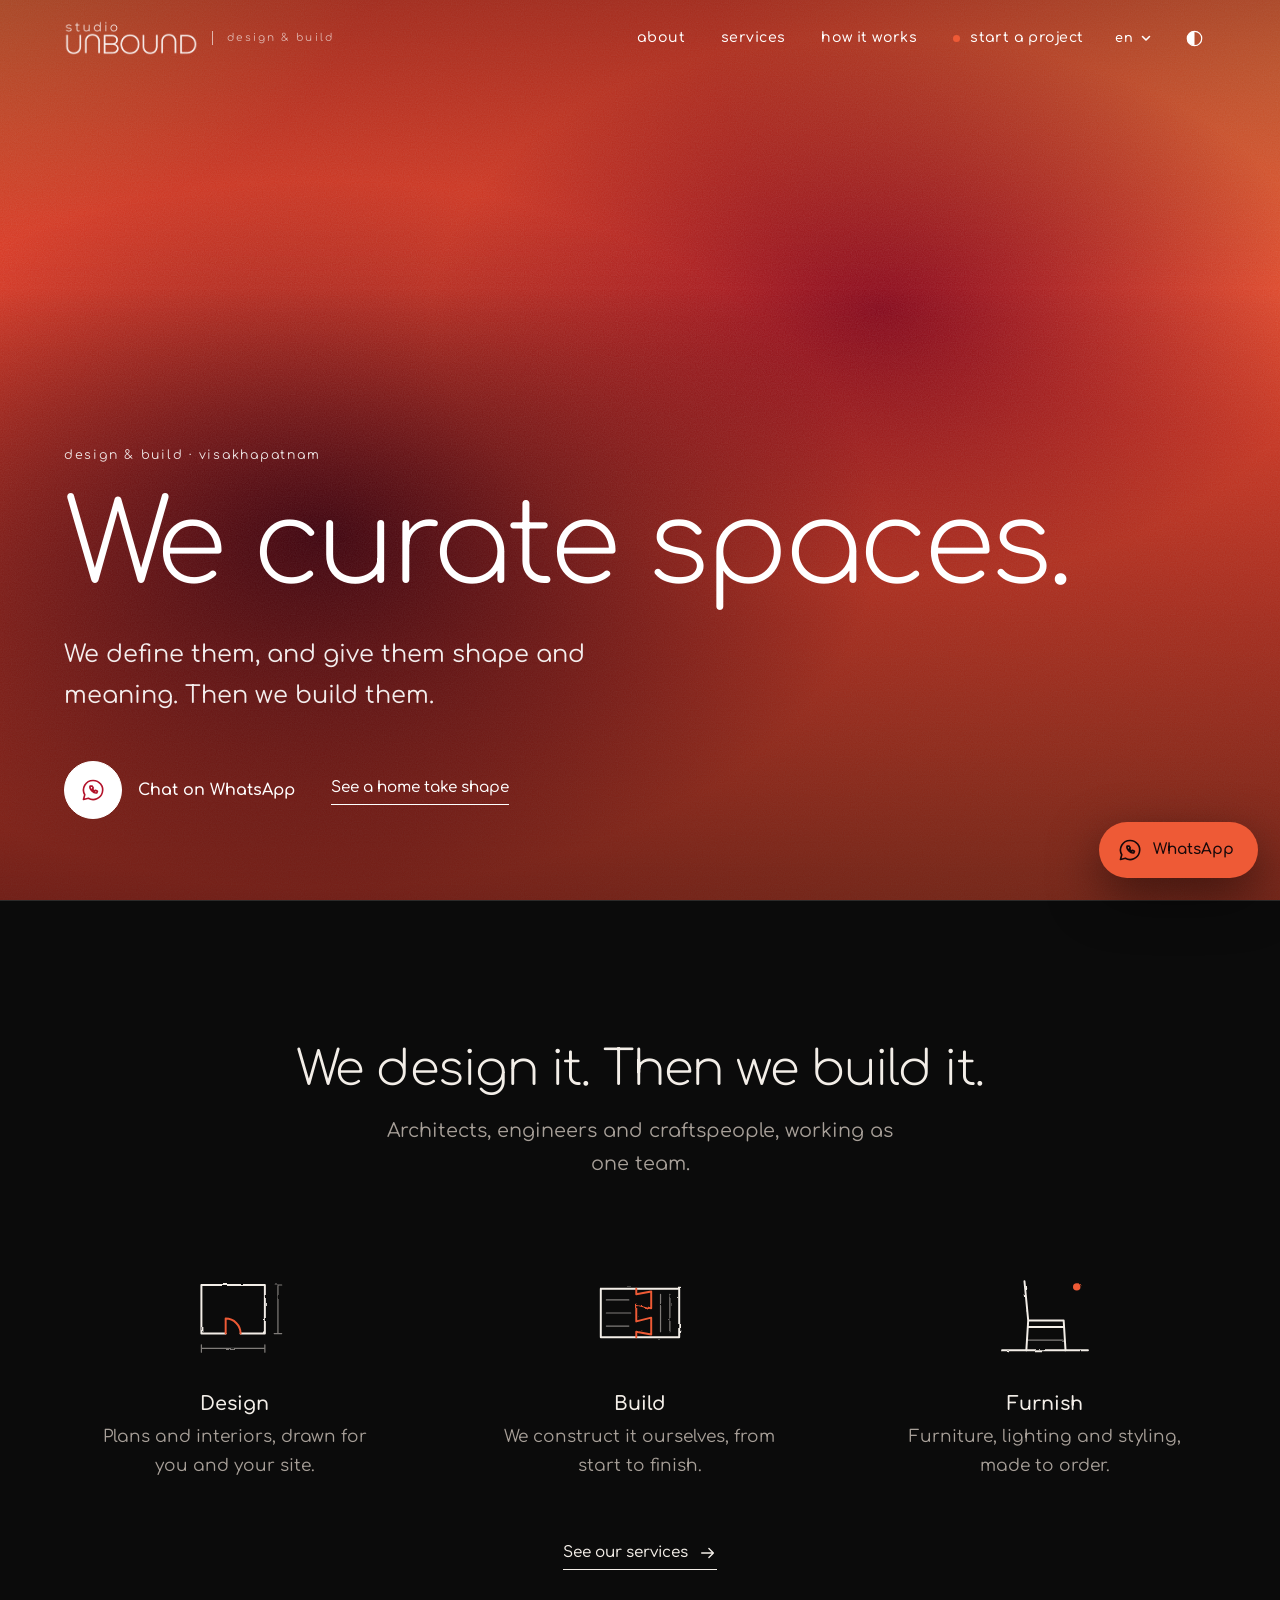
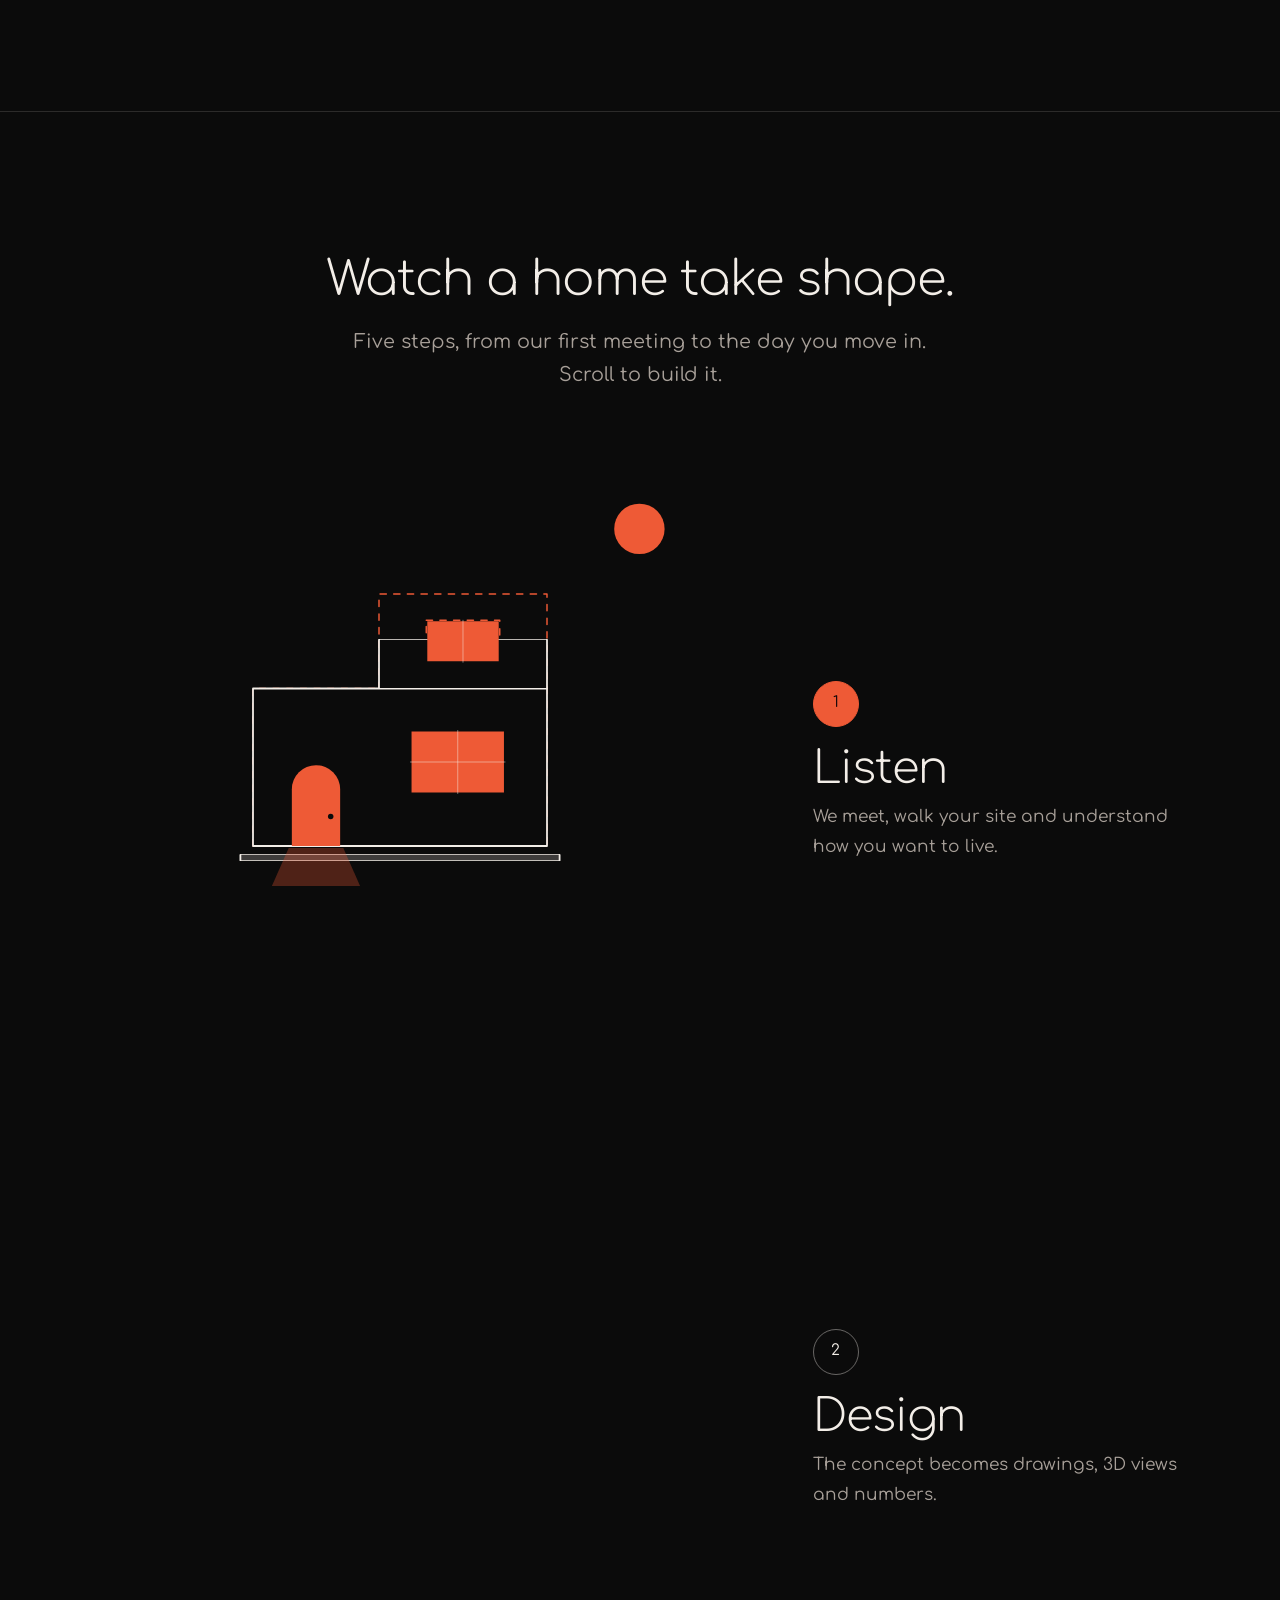
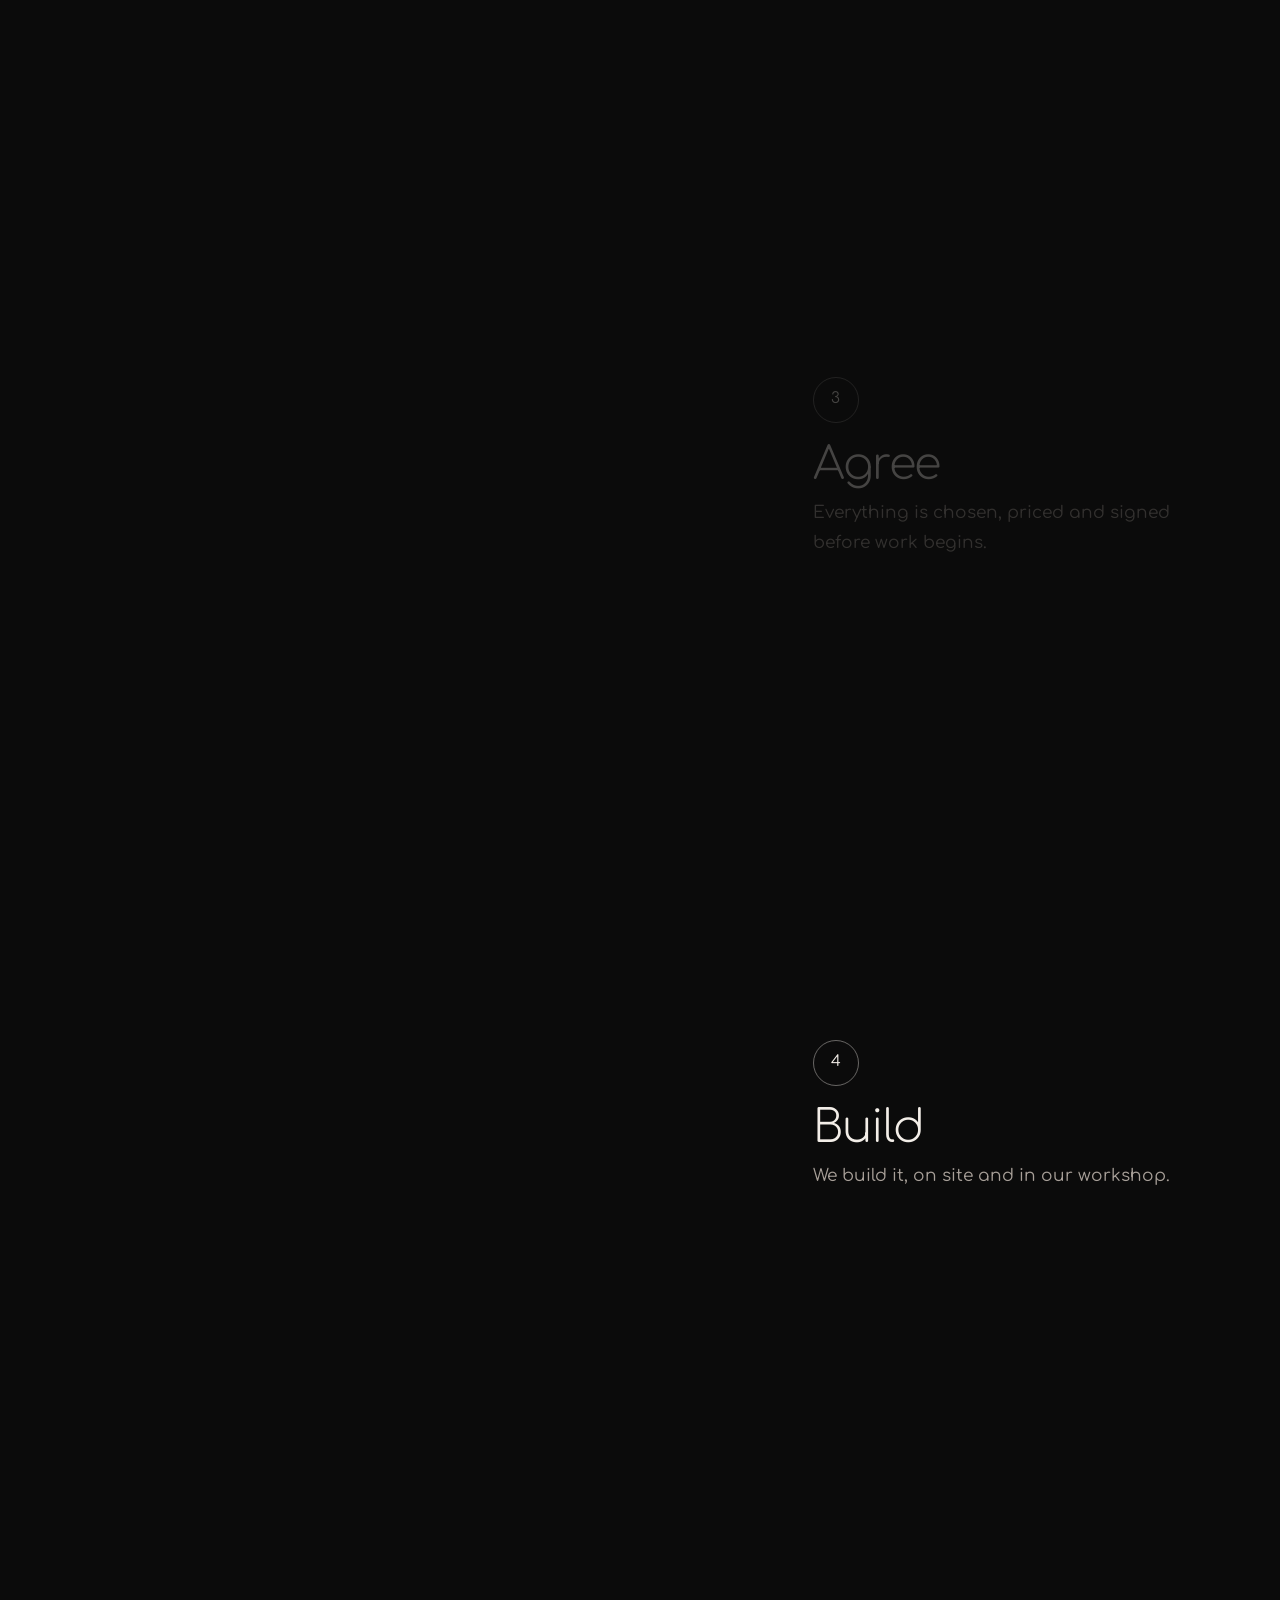
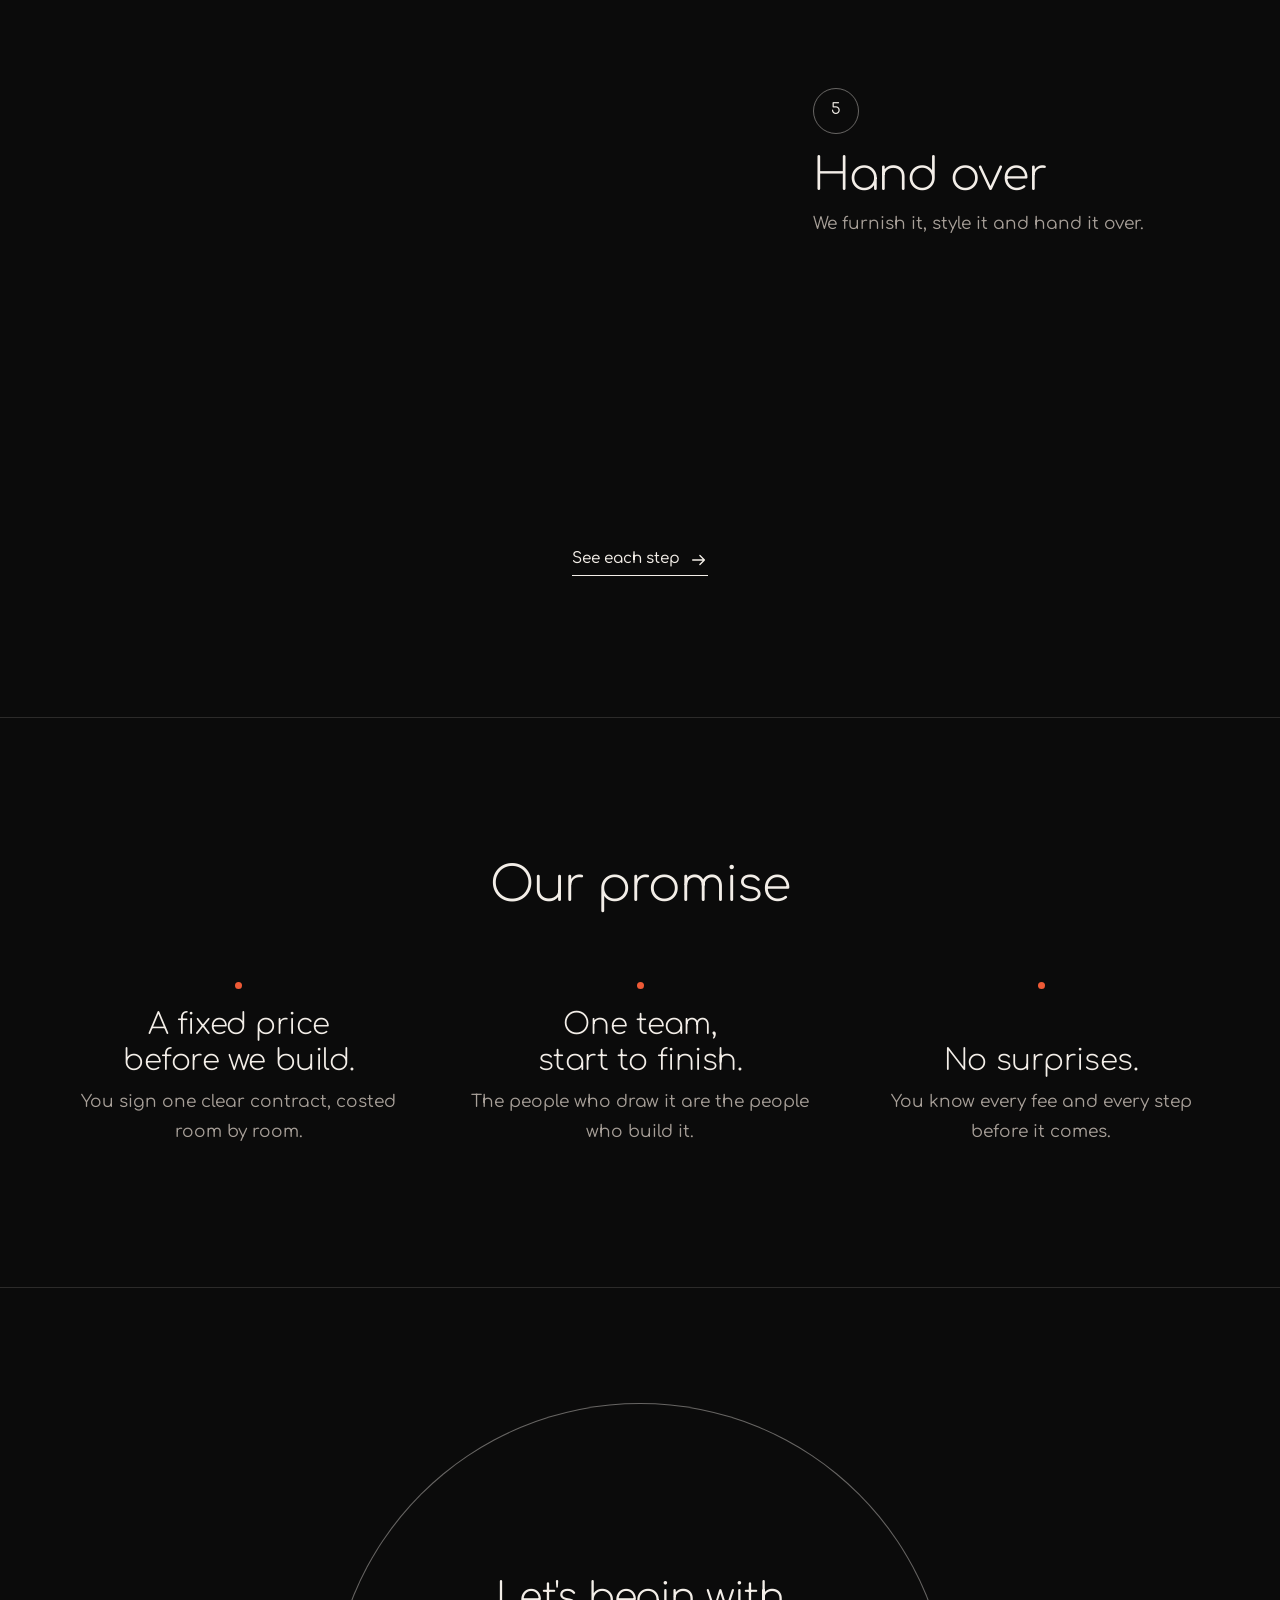
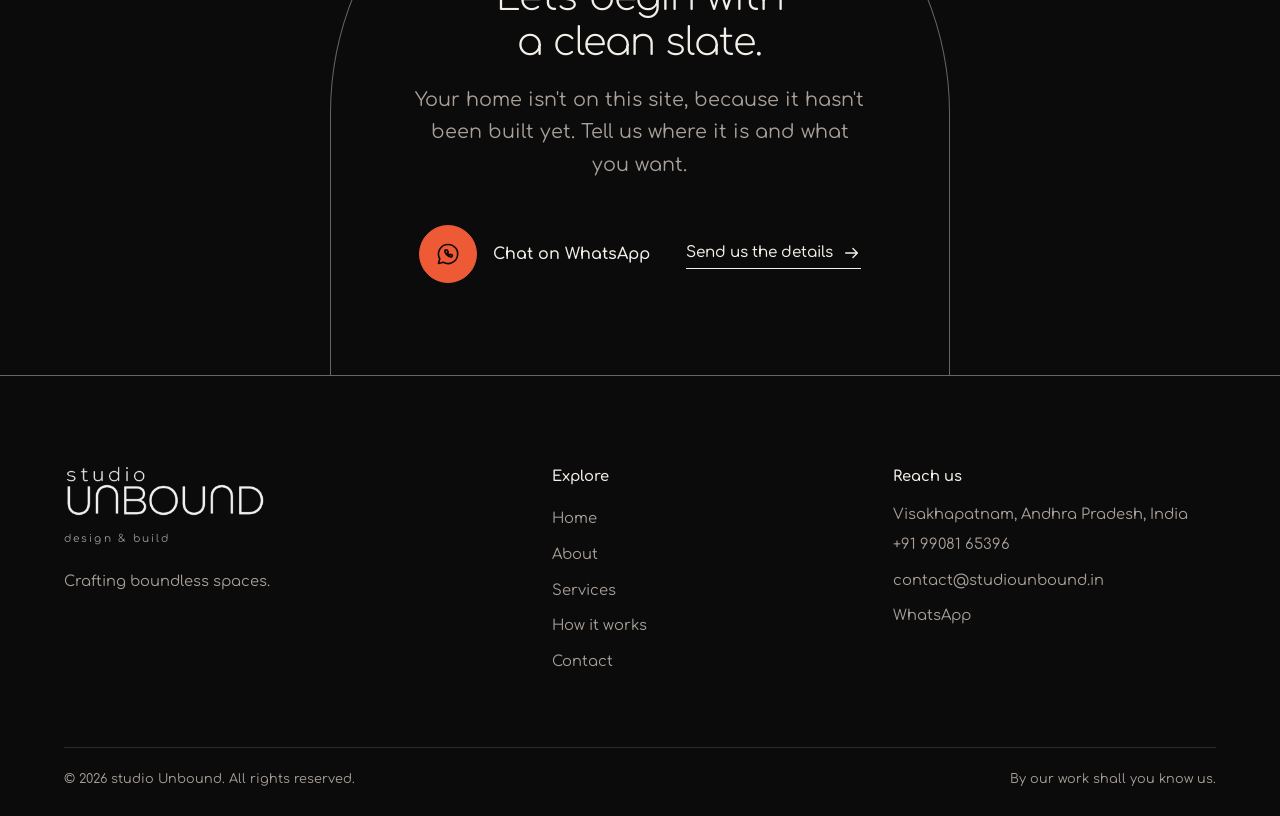
==== commit 013d869e: "Adopt the business-card theme, scroll-built house and WhatsApp contact Red-orange heat hero and top " ====
--- a/website/index.html
+++ b/website/index.html
@@ -5,7 +5,7 @@
 <meta name="viewport" content="width=device-width, initial-scale=1, viewport-fit=cover">
 <title>studio Unbound | design &amp; build, Visakhapatnam</title>
 <meta name="description" content="A design and build studio in Visakhapatnam. Bring us an idea that has not been built: we draw it, then we build it.">
-<meta name="theme-color" content="#141615">
+<meta name="theme-color" content="#0B0B0B">
 <meta property="og:type" content="website">
 <meta property="og:site_name" content="studio Unbound">
 <meta property="og:title" content="studio Unbound | design &amp; build, Visakhapatnam">
@@ -14,7 +14,7 @@
 <meta name="twitter:card" content="summary_large_image">
 <link rel="icon" type="image/png" href="assets/img/favicon.png">
 <link rel="apple-touch-icon" href="assets/img/apple-touch-icon.png">
-<script>(function(){var d=document.documentElement;d.classList.add('js');try{var q=new URLSearchParams(location.search),t=q.get('theme')||localStorage.getItem('su-theme');if(t!=='light'&&t!=='dark'){t=window.matchMedia&&matchMedia('(prefers-color-scheme: dark)').matches?'dark':'light'}d.setAttribute('data-theme',t);var l=q.get('lang')||localStorage.getItem('su-lang');if(l==='te'||l==='hi'){d.classList.add('i18n-wait')}}catch(e){d.setAttribute('data-theme','light')}})();</script>
+<script>(function(){var d=document.documentElement;d.classList.add('js');try{var q=new URLSearchParams(location.search),t=q.get('theme')||localStorage.getItem('su-theme');if(t!=='light'&&t!=='dark'){t='dark'}d.setAttribute('data-theme',t);var l=q.get('lang')||localStorage.getItem('su-lang');if(l==='te'||l==='hi'){d.classList.add('i18n-wait')}}catch(e){d.setAttribute('data-theme','dark')}})();</script>
 <link rel="preconnect" href="https://fonts.googleapis.com">
 <link rel="preconnect" href="https://fonts.gstatic.com" crossorigin>
 <link rel="stylesheet" href="https://fonts.googleapis.com/css2?family=Comfortaa:wght@300..700&amp;display=swap">
@@ -66,51 +66,15 @@
 
 <main id="main">
 
-  <section class="hero" data-slate>
-    <svg class="slate-user" aria-hidden="true" focusable="false"><g class="slate-shapes" filter="url(#chalk)"></g><g class="slate-labels"></g></svg>
+  <section class="hero">
+    <div class="heat" aria-hidden="true"></div>
     <div class="wrap hero-inner">
-      <figure class="hero-demo">
-        <svg class="sk draw" viewBox="30 20 560 486" role="img" aria-label="A chalk drawing on a slate: a dot becomes a line, a wall rises with an arched opening, and light from a circle falls through it.">
-          <g filter="url(#chalk)">
-            <path class="h f" style="--d:1.5s" fill="url(#hatch-chalk)" fill-rule="evenodd" d="M190 130H470V420H190ZM282 420V280A48 48 0 0 1 378 280V420Z"/>
-            <path class="lite f" style="--d:3.5s" d="M282 420H378L358 486H262Z"/>
-            <path class="dsh f" style="--d:1.2s" d="M64 420L190 130"/>
-            <path class="d" pathLength="1" style="--d:.3s" d="M64 420C210 418.8 400 421 572 419.8"/>
-            <path class="d" pathLength="1" style="--d:1s" d="M190 432V118"/>
-            <path class="d" pathLength="1" style="--d:1.15s" d="M176 130H484"/>
-            <path class="d" pathLength="1" style="--d:1.3s" d="M470 118V432"/>
-            <path class="tech d" pathLength="1" style="--d:1.5s" d="M160 130V420M152 130H168M152 420H168M155 135L165 125M155 425L165 415"/>
-            <path class="dsh f" style="--d:1.9s" d="M378 280A48 48 0 1 1 282 280A48 48 0 1 1 378 280"/>
-            <path class="t f" style="--d:1.9s" d="M322 280H338M330 272V288"/>
-            <path class="d" pathLength="1" style="--d:1.8s" d="M282 420V280A48 48 0 0 1 378 280V420"/>
-            <path class="d" pathLength="1" style="--d:2.4s" d="M512 112A72 72 0 1 1 368 112A72 72 0 1 1 512 112"/>
-            <path class="t f" style="--d:2.6s" d="M434 112H446M440 106V118"/>
-            <path class="a d" pathLength="1" style="--d:3s" d="M378 160L280.2 486"/>
-            <path class="a d" pathLength="1" style="--d:3.12s" d="M394 172L299.8 486"/>
-            <path class="a d" pathLength="1" style="--d:3.24s" d="M404 181L312.5 486"/>
-            <path class="a t f" style="--d:3.6s" d="M262 486H358M282 420L262 486M330 420L310 486M378 420L358 486"/>
-          </g>
-          <text class="f" style="--d:2s" x="148" y="275" text-anchor="middle" transform="rotate(-90 148 275)">2900</text>
-          <text class="f" style="--d:.9s" x="64" y="448" text-anchor="middle">&#177;0</text>
-          <circle class="gf pop" cx="64" cy="420" r="6.5"/>
-        </svg>
-      </figure>
-      <div class="hero-copy">
-        <p class="kicker">design &amp; build · <span data-i18n="h.place">Visakhapatnam</span></p>
-        <h1 class="display" data-i18n="h.title">Let's begin with a clean slate.</h1>
-        <p class="lead" data-i18n="h.lead">Bring us an idea that hasn't been built. We draw it, then we build it.</p>
-        <div class="cta-row">
-          <a class="go" href="contact.html"><span class="go-ring"><svg class="arr" viewBox="0 0 20 20" aria-hidden="true"><path d="M3 10h13M11 5l5 5-5 5"/></svg></span><span data-i18n="h.cta1">Start a project</span></a>
-          <a class="tl" href="process.html"><span data-i18n="h.cta2">See how it works</span></a>
-        </div>
-        <div class="slate-tools">
-          <span class="slate-hint">
-            <svg viewBox="0 0 16 16" aria-hidden="true"><path d="M2 14l1-4 8-8 3 3-8 8zM9.5 3.5l3 3"/></svg>
-            <span class="hint-mouse" data-i18n="slate.hint">Try it. Draw a line, a circle or an arch.</span>
-            <span class="hint-touch" data-i18n="slate.touch">Try it. Drag sideways to draw, or tap.</span>
-          </span>
-          <button class="slate-clear" type="button" data-slate-clear hidden data-i18n="slate.clear">Clean slate</button>
-        </div>
+      <p class="kicker">design &amp; build · <span data-i18n="h.place">Visakhapatnam</span></p>
+      <h1 class="display" data-i18n="h.title">We curate spaces.</h1>
+      <p class="lead" data-i18n="h.lead">We define them, and give them shape and meaning. Then we build them.</p>
+      <div class="cta-row">
+        <a class="go go--fill" data-contact="whatsapp" href="https://wa.me/919908165396" target="_blank" rel="noopener"><span class="go-ring"><svg class="wa" viewBox="0 0 24 24" aria-hidden="true"><path d="M12 3.2a8.8 8.8 0 0 0-7.6 13.2L3.2 20.8l4.5-1.2A8.8 8.8 0 1 0 12 3.2z"/><path d="M9.3 8.3c-.5 1.3.3 3 1.7 4.5s3.1 2.3 4.5 1.9l.6-1.5-1.8-1-.8.8c-.8-.4-1.6-1.2-2-2l.8-.8-1-1.8z"/></svg></span><span data-i18n="cta.wa">Chat on WhatsApp</span></a>
+        <a class="tl" href="#story"><span data-i18n="h.cta2">See a home take shape</span></a>
       </div>
     </div>
   </section>
@@ -139,95 +103,61 @@
     </div>
   </section>
 
-  <section class="screen">
+  <section class="screen" id="story">
     <div class="wrap">
-      <div class="player" data-player>
-        <div class="player-art">
-          <svg class="sk ev" viewBox="0 0 600 568" role="img" aria-label="One arched doorway, shown first as a loose sketch, then a measured drawing, a material study, a joinery detail and the finished object.">
-            <g data-at="5">
-              <path class="wallfill" fill-rule="evenodd" d="M108 60H492V492H108ZM228 492V228A72 72 0 0 1 372 228V492Z"/>
-              <path class="doorfill" d="M234 492V228A66 66 0 0 1 366 228V492Z"/>
-              <path class="lite" d="M228 494H372L330 556H186Z"/>
-            </g>
-            <g data-at="3">
-              <path class="h" fill="url(#hatch)" fill-rule="evenodd" d="M108 60H492V492H108ZM228 492V228A72 72 0 0 1 372 228V492Z"/>
-            </g>
-            <g data-at="1" class="pencil">
-              <path class="d" pathLength="1" d="M70 494C200 488 380 498 540 490"/>
-              <path class="d" pathLength="1" style="--d:.5s" d="M112 492C108 340 110 180 114 64C240 56 380 62 490 58C494 200 490 380 494 490"/>
-              <path class="d" pathLength="1" style="--d:1.2s" d="M226 494C224 400 222 300 232 226C244 150 352 146 366 224C376 300 372 400 374 496"/>
-            </g>
-            <g data-at="2">
-              <path class="d" pathLength="1" d="M56 492H544"/>
-              <path class="d" pathLength="1" style="--d:.2s" d="M108 492V60H492V492"/>
-              <path class="d" pathLength="1" style="--d:.7s" d="M228 492V228A72 72 0 0 1 372 228V492"/>
-              <g class="anno">
-                <path class="cl" d="M300 44V512M204 228H396"/>
-                <path class="tech" d="M108 34H492M108 26V44M492 26V44M103 39L113 29M487 39L497 29"/>
-                <text x="300" y="24" text-anchor="middle">2400</text>
-                <path class="tech" d="M72 60V492M64 60H82M64 492H82M67 65L77 55M67 497L77 487"/>
-                <text x="60" y="276" text-anchor="middle" transform="rotate(-90 60 276)">2700</text>
-                <path class="tech" d="M528 156V492M518 156H536M518 492H536M523 161L533 151M523 497L533 487"/>
-                <text x="548" y="324" text-anchor="middle" transform="rotate(-90 548 324)">2100</text>
-                <path class="tech" d="M228 528H372M228 518V536M372 518V536M223 533L233 523M367 533L377 523"/>
-                <text x="300" y="550" text-anchor="middle">900</text>
-                <path class="tech" d="M300 228L351 177"/>
-                <text class="halo" x="318" y="198">R 450</text>
-              </g>
-            </g>
-            <g data-at="3">
-              <path class="a d" pathLength="1" d="M234 492V228A66 66 0 0 1 366 228V492"/>
-              <path class="a t" d="M256 179V492M278 166V492M300 162V492M322 166V492M344 179V492"/>
-              <path class="d" pathLength="1" style="--d:.4s" d="M216 492H384V504H216Z"/>
-            </g>
-            <g data-at="4" class="anno">
-              <circle class="tech" cx="372" cy="228" r="13"/>
-              <path class="tech" d="M381 219L410 190"/>
-              <circle class="bubble" cx="450" cy="150" r="58"/>
-              <path class="a d" pathLength="1" d="M440 104V196M462 104V196"/>
-              <path class="a d" pathLength="1" style="--d:.3s" d="M402 138H440M402 164H440"/>
-              <path class="a dsh" d="M440 144H456V158H440"/>
-              <circle class="gf" cx="449" cy="151" r="2.6"/>
-            </g>
-            <g data-at="5">
-              <circle class="gf" cx="350" cy="372" r="5"/>
-            </g>
+      <div class="col center">
+        <h2 class="h2" data-i18n="bs.title">Watch a home take shape.</h2>
+        <p class="lead" data-i18n="bs.lead">Five steps, from our first meeting to the day you move in. Scroll to build it.</p>
+      </div>
+      <div class="story" data-scrub>
+        <div class="story-scene">
+          <svg class="sk scrub" viewBox="0 0 640 440" role="img" aria-label="A house being built in five stages: an empty plot, a dashed plan, foundations and materials, walls and scaffolding, and the finished home with lit windows.">
+            <!-- 1 listen: the plot -->
+            <path class="d" pathLength="1" data-from="0" data-to=".1" d="M24 380H616"/>
+            <circle class="sun f" data-from=".02" data-to=".14" cx="548" cy="78" r="24"/>
+            <path class="d" pathLength="1" data-from=".05" data-to=".16" d="M86 380V330M112 306A26 26 0 1 1 60 306A26 26 0 1 1 112 306"/>
+            <path class="d" pathLength="1" data-from=".1" data-to=".16" data-out=".5,.58" d="M170 380V360M470 380V360"/>
+            <path class="dash f" data-from=".12" data-to=".19" data-out=".5,.58" d="M170 365H470"/>
+          
+            <!-- 2 design: the plan, in dashes -->
+            <g class="plan f" data-from=".2" data-to=".3"><path d="M180 380V230H460V380"/></g>
+            <g class="plan f" data-from=".26" data-to=".34"><path d="M300 230V140H460V230"/></g>
+            <g class="plan f" data-from=".3" data-to=".38"><path d="M214 380V326A26 26 0 0 1 266 326V380M330 270H420V330H330ZM345 165H415V205H345Z"/></g>
+            <path class="a t d" pathLength="1" data-from=".32" data-to=".4" data-out=".84,.92" d="M180 408H460M180 400V416M460 400V416M492 140V380M484 140H500M484 380H500"/>
+          
+            <!-- 3 agree: paper signed, ground prepared, materials on site -->
+            <path class="d" pathLength="1" data-from=".4" data-to=".48" data-out=".84,.92" d="M70 118H104L118 132V184H70Z"/>
+            <path class="t d" pathLength="1" data-from=".44" data-to=".5" data-out=".84,.92" d="M80 142H108M80 152H108"/>
+            <path class="a d" pathLength="1" stroke-width="2.4" data-from=".48" data-to=".56" data-out=".84,.92" d="M82 168L90 176L106 158"/>
+            <path class="found rise" data-from=".42" data-to=".5" d="M168 380H472V394H168Z"/>
+            <path class="d" pathLength="1" data-from=".46" data-to=".55" data-out=".84,.92" d="M520 380V368H586V380M542 368V380M564 368V380M531 368V356H575V368M553 356V368"/>
+            <path class="d" pathLength="1" data-from=".48" data-to=".55" data-out=".84,.92" d="M112 376H158M112 370H158M112 364H158"/>
+          
+            <!-- 4 build: walls rise inside the scaffold -->
+            <path class="t d" pathLength="1" data-from=".56" data-to=".7" data-out=".82,.9" d="M476 380V132M500 380V132M470 330H506M470 280H506M470 230H506M470 180H506M476 330L500 280M500 230L476 180"/>
+            <rect class="wall rise" data-from=".57" data-to=".7" x="180" y="230" width="280" height="150"/>
+            <rect class="wall rise" data-from=".68" data-to=".78" x="300" y="140" width="160" height="90"/>
+            <path class="d" pathLength="1" stroke-width="2.6" data-from=".74" data-to=".82" d="M170 230H300M290 140H470M460 230H470"/>
+            <path class="d" pathLength="1" data-from=".76" data-to=".84" d="M214 380V326A26 26 0 0 1 266 326V380M330 270H420V330H330ZM345 165H415V205H345Z"/>
+          
+            <!-- 5 hand over: lights on -->
+            <path class="glow f" data-from=".84" data-to=".92" d="M331 271H419V329H331ZM346 166H414V204H346Z"/>
+            <path class="t f" data-from=".86" data-to=".92" d="M375 270V330M330 300H420M380 165V205"/>
+            <path class="door f" data-from=".84" data-to=".92" d="M217 380V326A23 23 0 0 1 263 326V380Z"/>
+            <circle class="knob f" data-from=".9" data-to=".95" cx="254" cy="352" r="2.6"/>
+            <path class="spill f" data-from=".9" data-to=".98" d="M214 382H266L282 418H198Z"/>
+            <path class="d" pathLength="1" data-from=".88" data-to=".98" d="M548 380V340M570 320A22 22 0 1 1 526 320A22 22 0 1 1 570 320"/>
+            <path class="d" pathLength="1" data-from=".9" data-to=".98" d="M120 380V362M106 362H134M108 362V352M132 362V352"/>
           </svg>
         </div>
-        <div class="player-side">
-          <h2 class="h2" data-i18n="ev.title">From first sketch to finished door.</h2>
-          <div class="player-tabs" role="group" aria-label="Steps">
-            <button type="button" data-go="1">1</button>
-            <button type="button" data-go="2">2</button>
-            <button type="button" data-go="3">3</button>
-            <button type="button" data-go="4">4</button>
-            <button type="button" data-go="5">5</button>
-          </div>
-          <div class="player-cap" aria-live="polite"><strong data-cap-name></strong><p data-cap-note></p></div>
-          <ol class="player-src">
-            <li><strong data-i18n="t1.name">Sketch</strong> <span data-i18n="t1.note">It starts as a few loose lines.</span></li>
-            <li><strong data-i18n="t2.name">Drawing</strong> <span data-i18n="t2.note">We measure it and work out every detail.</span></li>
-            <li><strong data-i18n="t3.name">Material</strong> <span data-i18n="t3.note">We choose timber, stone and finishes with care.</span></li>
-            <li><strong data-i18n="t4.name">Making</strong> <span data-i18n="t4.note">Our craftspeople cut, join and finish it by hand.</span></li>
-            <li><strong data-i18n="t5.name">Finished</strong> <span data-i18n="t5.note">Fitted, styled and handed over to you.</span></li>
-          </ol>
-        </div>
-      </div>
-    </div>
-  </section>
-
-  <section class="screen">
-    <div class="wrap">
-      <div class="col center">
-        <h2 class="h2" data-i18n="hw.title">How it works</h2>
-      </div>
-      <ol class="flow">
-        <li><h3 class="h3" data-i18n="st1.name">Listen</h3><p data-i18n="st1.line">We meet and see your site.</p></li>
-        <li><h3 class="h3" data-i18n="st2.name">Design</h3><p data-i18n="st2.line">Drawings, 3D views and a budget.</p></li>
-        <li><h3 class="h3" data-i18n="st3.name">Agree</h3><p data-i18n="st3.line">A fixed price, in writing.</p></li>
-        <li><h3 class="h3" data-i18n="st4.name">Build</h3><p data-i18n="st4.line">On site and in our workshop.</p></li>
-        <li><h3 class="h3" data-i18n="st5.name">Hand over</h3><p data-i18n="st5.line">Ready to live in.</p></li>
-      </ol>
+        <ol class="story-steps">
+          <li><span class="story-no">1</span><h3 data-i18n="st1.name">Listen</h3><p data-i18n="st1.sum">We meet, walk your site and understand how you want to live.</p></li>
+          <li><span class="story-no">2</span><h3 data-i18n="st2.name">Design</h3><p data-i18n="st2.sum">The concept becomes drawings, 3D views and numbers.</p></li>
+          <li><span class="story-no">3</span><h3 data-i18n="st3.name">Agree</h3><p data-i18n="st3.sum">Everything is chosen, priced and signed before work begins.</p></li>
+          <li><span class="story-no">4</span><h3 data-i18n="st4.name">Build</h3><p data-i18n="st4.sum">We build it, on site and in our workshop.</p></li>
+          <li><span class="story-no">5</span><h3 data-i18n="st5.name">Hand over</h3><p data-i18n="st5.sum">We furnish it, style it and hand it over.</p></li>
+        </ol>
+      </div>
       <p class="more-link"><a class="tl" href="process.html"><span data-i18n="hw.link">See each step</span><svg class="arr" viewBox="0 0 20 20" aria-hidden="true"><path d="M3 10h13M11 5l5 5-5 5"/></svg></a></p>
     </div>
   </section>
@@ -250,9 +180,12 @@
 <section class="cta-band">
   <div class="wrap">
     <div class="cta-arch">
-      <h2 class="h2" data-i18n="cta.title">Your home isn't on this site. It hasn't been built yet.</h2>
-      <p class="lead" data-i18n="cta.text">Tell us where it is and what you want. We reply within a few days.</p>
-      <div class="cta-row"><a class="go" href="contact.html"><span class="go-ring"><svg class="arr" viewBox="0 0 20 20" aria-hidden="true"><path d="M3 10h13M11 5l5 5-5 5"/></svg></span><span data-i18n="cta.btn">Start a project</span></a></div>
+      <h2 class="h2" data-i18n="cta.title">Let's begin with a clean slate.</h2>
+      <p class="lead" data-i18n="cta.text">Your home isn't on this site, because it hasn't been built yet. Tell us where it is and what you want.</p>
+      <div class="cta-row">
+        <a class="go go--fill" data-contact="whatsapp" href="https://wa.me/919908165396" target="_blank" rel="noopener"><span class="go-ring"><svg class="wa" viewBox="0 0 24 24" aria-hidden="true"><path d="M12 3.2a8.8 8.8 0 0 0-7.6 13.2L3.2 20.8l4.5-1.2A8.8 8.8 0 1 0 12 3.2z"/><path d="M9.3 8.3c-.5 1.3.3 3 1.7 4.5s3.1 2.3 4.5 1.9l.6-1.5-1.8-1-.8.8c-.8-.4-1.6-1.2-2-2l.8-.8-1-1.8z"/></svg></span><span data-i18n="cta.wa">Chat on WhatsApp</span></a>
+        <a class="tl" href="contact.html"><span data-i18n="cta.btn">Send us the details</span><svg class="arr" viewBox="0 0 20 20" aria-hidden="true"><path d="M3 10h13M11 5l5 5-5 5"/></svg></a>
+      </div>
     </div>
   </div>
 </section>
@@ -300,9 +233,7 @@
   </div>
 </footer>
 
-<a class="wa-float" data-contact="whatsapp" href="#" hidden aria-label="Chat with us on WhatsApp" data-i18n-attr="aria-label:ui.wa">
-  <svg viewBox="0 0 24 24" aria-hidden="true"><path d="M12 3.2a8.8 8.8 0 0 0-7.6 13.2L3.2 20.8l4.5-1.2A8.8 8.8 0 1 0 12 3.2z"/><path d="M9.3 8.3c-.5 1.3.3 3 1.7 4.5s3.1 2.3 4.5 1.9l.6-1.5-1.8-1-.8.8c-.8-.4-1.6-1.2-2-2l.8-.8-1-1.8z"/></svg>
-</a>
+<a class="wa-float" data-contact="whatsapp" href="https://wa.me/919908165396" target="_blank" rel="noopener" hidden aria-label="Chat with us on WhatsApp" data-i18n-attr="aria-label:ui.wa"><svg class="wa" viewBox="0 0 24 24" aria-hidden="true"><path d="M12 3.2a8.8 8.8 0 0 0-7.6 13.2L3.2 20.8l4.5-1.2A8.8 8.8 0 1 0 12 3.2z"/><path d="M9.3 8.3c-.5 1.3.3 3 1.7 4.5s3.1 2.3 4.5 1.9l.6-1.5-1.8-1-.8.8c-.8-.4-1.6-1.2-2-2l.8-.8-1-1.8z"/></svg><span>WhatsApp</span></a>
 
 <script src="assets/js/config.js"></script>
 <script src="assets/js/main.js"></script>
--- a/website/assets/css/style.css
+++ b/website/assets/css/style.css
@@ -9,64 +9,55 @@
 :root {
   --font: "Comfortaa", "Century Gothic", "Anek Telugu", "Anek Devanagari", "Nirmala UI", system-ui, sans-serif;
 
-  /* fixed: the slate is always a slate */
-  --slate: #141615;
-  --chalk: #ECE9E2;
-  --chalk-dim: rgba(236, 233, 226, .7);
-  --chalk-maple: #C99A6B;
-  --chalk-tech: #94A9B5;
-  --gold: #DBA63F;
-
-  /* light */
-  --bg: #F1F0EC;
-  --surface: #F8F7F4;
-  --text: #171816;
-  --muted: #5B5A55;
-  --line: rgba(23, 24, 22, .14);
-  --line-strong: rgba(23, 24, 22, .4);
-  --accent: #8A5E33;
-  --tech: #4F6470;
-  --dot: #C9952F;
-  --header-bg: rgba(241, 240, 236, .9);
-  --shadow: 0 18px 50px rgba(23, 24, 22, .14);
-  --logo-filter: brightness(0);
+  /* the heat on the front of the card */
+  --heat-1: #F08A52;
+  --heat-2: #E8472B;
+  --heat-3: #B3122A;
+  --heat-4: #5C0A18;
+  --chalk: #FFFFFF;
+  --chalk-dim: rgba(255, 255, 255, .86);
+
+  /* dark is the brand: black, white and one colour, like the back of the card */
+  --bg: #0B0B0B;
+  --surface: #161514;
+  --text: #F3EEE8;
+  --muted: #A8A099;
+  --line: rgba(243, 238, 232, .14);
+  --line-strong: rgba(243, 238, 232, .4);
+  --accent: #EE5A36;
+  --on-accent: #16080A;
+  --tech: var(--muted);
+  --dot: var(--accent);
+  --gold: var(--accent);
+  --header-bg: rgba(11, 11, 11, .88);
+  --shadow: 0 18px 50px rgba(0, 0, 0, .5);
+  --logo-filter: none;
 
   --wrap: 1160px;
   --gutter: clamp(20px, 5vw, 64px);
   --header-h: 66px;
   --ease: cubic-bezier(.22, .61, .36, 1);
   --grain: url("data:image/svg+xml,%3Csvg xmlns='http://www.w3.org/2000/svg' width='220' height='220'%3E%3Cfilter id='g'%3E%3CfeTurbulence type='fractalNoise' baseFrequency='.85' numOctaves='2' stitchTiles='stitch'/%3E%3CfeColorMatrix values='0 0 0 0 1  0 0 0 0 1  0 0 0 0 1  0 0 0 .6 -.14'/%3E%3C/filter%3E%3Crect width='220' height='220' filter='url(%23g)'/%3E%3C/svg%3E");
+  color-scheme: dark;
+}
+
+html[data-theme="light"] {
+  --bg: #F7F3EE;
+  --surface: #FFFFFF;
+  --text: #17100D;
+  --muted: #655A52;
+  --line: rgba(23, 16, 13, .14);
+  --line-strong: rgba(23, 16, 13, .42);
+  --accent: #C93A1A;
+  --on-accent: #FFFFFF;
+  --header-bg: rgba(247, 243, 238, .9);
+  --shadow: 0 18px 50px rgba(23, 16, 13, .16);
+  --logo-filter: brightness(0);
   color-scheme: light;
 }
 
-html[data-theme="dark"] {
-  --bg: #141615;
-  --surface: #1C1E1D;
-  --text: #ECE9E2;
-  --muted: #A5A29A;
-  --line: rgba(236, 233, 226, .14);
-  --line-strong: rgba(236, 233, 226, .4);
-  --accent: #CFA476;
-  --tech: #94A9B5;
-  --dot: #DBA63F;
-  --header-bg: rgba(20, 22, 21, .88);
-  --shadow: 0 18px 50px rgba(0, 0, 0, .5);
-  --logo-filter: none;
-  color-scheme: dark;
-}
-
-/* without JavaScript, still follow the visitor's system preference */
-@media (prefers-color-scheme: dark) {
-  html:not([data-theme]) {
-    --bg: #141615; --surface: #1C1E1D; --text: #ECE9E2; --muted: #A5A29A;
-    --line: rgba(236, 233, 226, .14); --line-strong: rgba(236, 233, 226, .4);
-    --accent: #CFA476; --tech: #94A9B5; --dot: #DBA63F;
-    --header-bg: rgba(20, 22, 21, .88); --logo-filter: none;
-    color-scheme: dark;
-  }
-}
-
 @media (min-width: 760px) { :root { --header-h: 76px; } }
+
 
 /* ---------- Base ---------- */
 *, *::before, *::after { box-sizing: border-box; }
@@ -89,13 +80,18 @@
 
 html.i18n-wait body { visibility: hidden; }
 
+/* the strip of heat along the top of every inner page, as on the back of the card */
+body { position: relative; }
+body::before { content: ""; position: absolute; top: 0; left: 0; right: 0; height: calc(var(--header-h) + 12px); background: linear-gradient(90deg, #F08A52, #E8472B 20%, #B3122A 46%, #EE6A3C 70%, #C7252A); }
+body[data-page="home"]::before { display: none; }
+
 img, svg { max-width: 100%; }
 h1, h2, h3, h4, p, ul, ol, dl, dd, figure, blockquote { margin: 0; }
 ul, ol { padding: 0; list-style: none; }
 a { color: inherit; }
 em { font-style: normal; }
 button, input, select, textarea { font: inherit; color: inherit; }
-::selection { background: var(--dot); color: #141615; }
+::selection { background: var(--dot); color: var(--on-accent); }
 :focus-visible { outline: 2px solid var(--dot); outline-offset: 3px; border-radius: 2px; }
 [hidden] { display: none !important; }
 
@@ -137,9 +133,12 @@
 
 .go { display: inline-flex; align-items: center; gap: 16px; font-size: 1rem; font-weight: 600; line-height: 1.3; text-decoration: none; cursor: pointer; background: none; border: 0; padding: 0; }
 .go-ring { display: grid; place-items: center; flex: none; width: 58px; height: 58px; border-radius: 50%; border: 1px solid currentColor; transition: background-color .4s var(--ease), border-color .4s var(--ease), color .4s var(--ease), transform .4s var(--ease); }
-.go:hover .go-ring, .go:focus-visible .go-ring { background: var(--gold); border-color: var(--gold); color: #141615; transform: scale(1.06); }
+.go:hover .go-ring, .go:focus-visible .go-ring { background: var(--gold); border-color: var(--gold); color: var(--on-accent); transform: scale(1.06); }
 .go:hover .arr { transform: translateX(3px); }
 .go[disabled] { opacity: .5; cursor: progress; }
+.go .wa, .wa-float .wa { width: 26px; height: 26px; fill: none; stroke: currentColor; stroke-width: 1.5; stroke-linecap: round; stroke-linejoin: round; }
+.go--fill .go-ring { background: var(--accent); border-color: var(--accent); color: var(--on-accent); }
+.go--fill:hover .go-ring, .go--fill:focus-visible .go-ring { background: var(--text); border-color: var(--text); color: var(--bg); }
 
 .tl { display: inline-flex; align-items: center; gap: .7em; padding-bottom: 3px; font-size: .95rem; font-weight: 500; text-decoration: none; background: linear-gradient(currentColor, currentColor) 0 100% / 100% 1px no-repeat; transition: color .3s var(--ease); }
 .tl:hover { color: var(--accent); }
@@ -150,7 +149,7 @@
 
 /* ---------- Header ---------- */
 .site-header { position: fixed; inset: 0 0 auto 0; z-index: 50; --hc: var(--text); --hlogo: var(--logo-filter); color: var(--hc); transition: color .3s var(--ease); }
-html:not(.menu-open) body[data-page="home"] .site-header:not(.is-scrolled) { --hc: var(--chalk); --hlogo: none; }
+html:not(.menu-open) .site-header:not(.is-scrolled) { --hc: #fff; --hlogo: none; }
 .site-header::before { content: ""; position: absolute; inset: 0; z-index: -2; background: var(--header-bg); -webkit-backdrop-filter: blur(14px); backdrop-filter: blur(14px); border-bottom: 1px solid var(--line); opacity: 0; transition: opacity .4s var(--ease); }
 .site-header.is-scrolled::before { opacity: 1; }
 .header-inner { display: flex; align-items: center; gap: 10px; height: var(--header-h); }
@@ -203,44 +202,33 @@
   .nav .nav-cta::before { content: ""; width: 7px; height: 7px; margin-right: 10px; border-radius: 50%; background: var(--gold); }
 }
 
-/* ---------- The slate (home hero) ---------- */
-.hero { position: relative; isolation: isolate; min-height: 100svh; display: grid; background: var(--slate); color: var(--chalk); overflow: hidden; touch-action: pan-y; cursor: crosshair; -webkit-user-select: none; user-select: none; }
-.hero::after { content: ""; position: absolute; inset: 0; z-index: 0; pointer-events: none; background: var(--grain); opacity: .3; }
-.hero-inner { position: relative; z-index: 2; display: grid; grid-template-rows: minmax(0, 1fr) auto; gap: 8px; padding-top: calc(var(--header-h) + 8px); padding-bottom: clamp(28px, 5vh, 60px); pointer-events: none; }
-.hero-inner a, .hero-inner button { pointer-events: auto; }
-.hero-demo { display: grid; place-items: center; min-height: 0; }
-.hero-demo svg { width: auto; height: clamp(200px, 36svh, 400px); transition: opacity .6s var(--ease); }
-.hero-demo svg.is-wiped { opacity: 0; }
-.hero .kicker { margin-bottom: 18px; color: var(--chalk-dim); }
-.hero .lead { margin-top: clamp(18px, 2.6vw, 28px); max-width: 26em; color: var(--chalk-dim); }
-.hero .tl { color: var(--chalk); }
-.hero .tl:hover { color: var(--gold); }
-.slate-user { position: absolute; inset: 0; z-index: 1; width: 100%; height: 100%; }
-.slate-tools { display: flex; flex-wrap: wrap; align-items: center; gap: 10px 18px; min-height: 34px; margin-top: clamp(26px, 4vh, 44px); font-size: .8rem; color: var(--chalk-dim); }
-.slate-hint { display: inline-flex; align-items: center; gap: 10px; }
-.slate-hint svg { width: 15px; height: 15px; flex: none; fill: none; stroke: var(--gold); stroke-width: 1.5; stroke-linecap: round; stroke-linejoin: round; }
-.hint-touch { display: none; }
-@media (hover: none) { .hint-mouse { display: none; } .hint-touch { display: inline; } }
-.slate-clear { padding: 6px 14px; border: 1px solid rgba(236, 233, 226, .4); border-radius: 999px; background: transparent; color: var(--chalk); font-size: .78rem; text-transform: lowercase; cursor: pointer; transition: background-color .3s var(--ease), color .3s var(--ease); }
-.slate-clear:hover { background: var(--chalk); color: var(--slate); }
-
-@media (min-width: 980px) {
-  .hero-inner { grid-template-rows: none; grid-template-columns: minmax(0, 1.08fr) minmax(0, .92fr); align-items: end; gap: clamp(24px, 4vw, 64px); }
-  .hero-demo { order: 2; align-self: center; }
-  .hero-demo svg { height: min(62svh, 540px); }
-}
-
-/* what the visitor draws */
-.slate-user path, .slate-user circle { fill: none; stroke: var(--chalk); stroke-width: 2; stroke-linecap: round; stroke-linejoin: round; }
-.slate-user .raw { stroke-width: 1.8; stroke-opacity: .7; transition: opacity .5s var(--ease); }
-.slate-user .raw.is-gone { opacity: 0; }
-.slate-user .shape { stroke-dasharray: 1; stroke-dashoffset: 1; animation: su-draw .7s var(--ease) forwards; }
-.slate-user .tick { stroke: var(--chalk-tech); stroke-width: 1.1; opacity: 0; animation: su-fade .5s .55s forwards; }
-.slate-user text { fill: var(--chalk-tech); stroke: none; font-size: 11px; letter-spacing: .08em; font-variant-numeric: tabular-nums; opacity: 0; animation: su-fade .5s .65s forwards; }
-.slate-user .dot { fill: var(--gold); stroke: none; transform-box: fill-box; transform-origin: center; animation: su-pop .6s cubic-bezier(.34, 1.56, .64, 1) both; }
-@keyframes su-draw { to { stroke-dashoffset: 0; } }
-@keyframes su-fade { to { opacity: 1; } }
-@keyframes su-pop { from { transform: scale(0); } to { transform: scale(1); } }
+/* ---------- Home hero: the front of the card ---------- */
+.hero { position: relative; isolation: isolate; overflow: hidden; min-height: 100svh; display: grid; align-items: end; background: var(--heat-3); color: #fff; }
+.heat {
+  position: absolute; inset: -28%; z-index: -2;
+  background:
+    radial-gradient(40% 36% at 34% 56%, #4E0915 0%, transparent 70%),
+    radial-gradient(32% 28% at 62% 40%, #8A0E20 0%, transparent 70%),
+    radial-gradient(42% 38% at 84% 22%, #F1703C 0%, transparent 72%),
+    radial-gradient(40% 36% at 10% 12%, #F0803F 0%, transparent 68%),
+    radial-gradient(50% 44% at 70% 92%, #EE5A30 0%, transparent 72%),
+    #E2412B;
+  animation: heat 28s ease-in-out infinite alternate;
+  will-change: transform;
+}
+@keyframes heat { from { transform: translate3d(-3%, -2%, 0) scale(1); } to { transform: translate3d(4%, 3%, 0) scale(1.14) rotate(5deg); } }
+.heat::after { content: ""; position: absolute; inset: 0; background: var(--grain); opacity: .2; }
+.hero::after { content: ""; position: absolute; inset: 0; z-index: -1; pointer-events: none; background: linear-gradient(180deg, rgba(22, 4, 8, .3), rgba(22, 4, 8, 0) 32%, rgba(22, 4, 8, .55)); }
+.hero-inner { padding-top: calc(var(--header-h) + 48px); padding-bottom: clamp(44px, 9vh, 104px); }
+.hero .kicker { margin-bottom: 18px; color: rgba(255, 255, 255, .88); }
+.hero .display { font-size: clamp(2.9rem, 9.4vw, 7.2rem); }
+html[lang="te"] .hero .display, html[lang="hi"] .hero .display { font-size: clamp(2.2rem, 6.6vw, 5rem); }
+.hero .lead { margin-top: clamp(18px, 2.6vw, 28px); max-width: 23em; font-size: clamp(1.15rem, 1.9vw, 1.5rem); color: rgba(255, 255, 255, .92); }
+.hero .tl { color: #fff; }
+.hero .tl:hover { color: #fff; opacity: .8; }
+.hero .go--fill .go-ring { background: #fff; border-color: #fff; color: var(--heat-3); }
+.hero .go--fill:hover .go-ring { background: #16080A; border-color: #16080A; color: #fff; }
+
 
 /* ---------- Drawings ---------- */
 .sk { display: block; width: 100%; height: auto; overflow: visible; fill: none; stroke: currentColor; stroke-width: 1.4; stroke-linecap: round; stroke-linejoin: round; color: var(--text); }
@@ -286,57 +274,37 @@
   .trio p { max-width: 17em; margin-inline: auto; }
 }
 
-/* ---------- Home: the doorway, one step at a time ---------- */
-.player { display: grid; gap: 30px; align-items: center; }
-.player-art { order: 2; padding: 5% 6%; background: var(--surface); border: 1px solid var(--line); border-radius: 8px; }
-.player-art svg { width: 100%; max-height: 58svh; }
-.player-side { display: contents; }
-.player-side .h2 { order: 1; text-align: center; }
-.player-tabs { order: 3; display: flex; justify-content: center; gap: 10px; }
-.player-tabs button { width: 46px; height: 46px; padding: 0; border: 1px solid var(--line-strong); border-radius: 50%; background: transparent; font-size: .95rem; cursor: pointer; transition: background-color .35s var(--ease), color .35s var(--ease), border-color .35s var(--ease); }
-.player-tabs button:hover { border-color: var(--text); }
-.player-tabs button[aria-pressed="true"] { background: var(--text); border-color: var(--text); color: var(--bg); }
-.player-cap { order: 4; min-height: 6.6em; text-align: center; }
-.player-cap strong { display: block; font-size: clamp(1.5rem, 3vw, 2.1rem); font-weight: 300; line-height: 1.25; }
-.player-cap p { margin-top: 6px; color: var(--muted); }
-.js .player-src { display: none; }
-html:not(.js) .player-tabs, html:not(.js) .player-cap { display: none; }
-.player-src { order: 5; color: var(--muted); }
+/* ---------- Home: a house that builds as you scroll ---------- */
+.story { display: grid; margin-top: clamp(28px, 5vw, 56px); }
+.story-scene { position: sticky; top: var(--header-h); z-index: 2; align-self: start; padding: 12px 0 8px; background: var(--bg); }
+.story-scene svg { width: 100%; max-height: 40svh; }
+.story-steps li { display: flex; flex-direction: column; justify-content: center; min-height: 46svh; padding: 22px 0; transition: opacity .45s var(--ease); }
+.js .story-steps li { opacity: .25; }
+.js .story-steps li.is-active { opacity: 1; }
+.story-no { display: grid; place-items: center; width: 46px; height: 46px; border-radius: 50%; border: 1px solid var(--line-strong); font-size: .95rem; transition: background-color .45s var(--ease), border-color .45s var(--ease), color .45s var(--ease); }
+.story-steps li.is-active .story-no { background: var(--accent); border-color: var(--accent); color: var(--on-accent); }
+.story-steps h3 { margin-top: 16px; font-size: clamp(1.8rem, 4vw, 2.8rem); font-weight: 300; line-height: 1.15; letter-spacing: -.02em; }
+html[lang="te"] .story-steps h3, html[lang="hi"] .story-steps h3 { letter-spacing: 0; line-height: 1.35; font-weight: 400; font-size: clamp(1.5rem, 3.2vw, 2.2rem); }
+.story-steps p { margin-top: 8px; max-width: 22em; color: var(--muted); }
 @media (min-width: 900px) {
-  .player { grid-template-columns: minmax(0, 1.05fr) minmax(0, .95fr); gap: clamp(40px, 6vw, 96px); }
-  .player-art { order: 0; }
-  .player-side { display: block; }
-  .player-side .h2 { text-align: left; }
-  .player-tabs { justify-content: flex-start; margin-top: clamp(28px, 4vw, 44px); }
-  .player-cap { margin-top: 26px; text-align: left; }
-}
-
-.ev .pencil { stroke-width: 1.2; stroke-opacity: .85; }
-.ev .wallfill { stroke: none; fill: var(--text); fill-opacity: .07; }
-.ev .doorfill { stroke: none; fill: var(--accent); fill-opacity: .32; }
-.ev .bubble { fill: var(--surface); stroke: var(--tech); stroke-width: 1; }
-.ev .halo { paint-order: stroke; stroke: var(--surface); stroke-width: 6px; stroke-linejoin: round; }
-.js .ev [data-at] { opacity: 0; transition: opacity .8s var(--ease); }
-.js .ev [data-at].on { opacity: 1; }
-.js .ev [data-at] .d { stroke-dasharray: 1; stroke-dashoffset: 1; transition: stroke-dashoffset 1.2s var(--ease) var(--d, 0s); }
-.js .ev [data-at].on .d { stroke-dashoffset: 0; }
-.js .ev.past-1 .pencil { opacity: .2; }
-.js .ev .anno { transition: opacity .8s var(--ease); }
-.js .ev.at-5 .anno { opacity: .16; }
-
-/* ---------- Home: five steps ---------- */
-.flow { counter-reset: f; display: grid; margin-top: clamp(40px, 6vw, 72px); }
-.flow li { counter-increment: f; display: grid; grid-template-columns: 46px minmax(0, 1fr); gap: 0 18px; align-items: center; padding: 16px 0; }
-.flow li::before { content: counter(f); grid-row: span 2; display: grid; place-items: center; width: 46px; height: 46px; border-radius: 50%; border: 1px solid var(--line-strong); background: var(--bg); font-size: .95rem; }
-.flow li:first-child::before { background: var(--dot); border-color: var(--dot); color: #141615; }
-.flow p { color: var(--muted); font-size: .98rem; line-height: 1.5; }
-@media (min-width: 900px) {
-  .flow { position: relative; grid-template-columns: repeat(5, minmax(0, 1fr)); gap: 20px; }
-  .flow::before { content: ""; position: absolute; left: 10%; right: 10%; top: 23px; height: 1px; background: var(--line-strong); }
-  .flow li { position: relative; display: block; padding: 0; text-align: center; }
-  .flow li::before { margin: 0 auto 20px; }
-  .flow p { margin-top: 4px; }
-}
+  .story { grid-template-columns: minmax(0, 1.25fr) minmax(0, .75fr); gap: clamp(40px, 6vw, 96px); }
+  .story-scene { top: calc(var(--header-h) + 7svh); padding: 0; background: none; }
+  .story-scene svg { max-height: 72svh; }
+  .story-steps li { min-height: 72svh; padding: 0; }
+}
+
+.scrub { stroke-width: 1.7; }
+.scrub .sun, .scrub .glow { fill: var(--accent); stroke: none; }
+.scrub .dash, .scrub .plan path { stroke: var(--accent); stroke-width: 1.4; stroke-dasharray: 6 7; }
+.scrub .wall { fill: var(--bg); stroke: currentColor; }
+.scrub .found { fill: currentColor; fill-opacity: .22; stroke: currentColor; }
+.scrub .door { fill: var(--accent); stroke: none; }
+.scrub .knob { fill: var(--bg); stroke: none; }
+.scrub .spill { fill: var(--accent); fill-opacity: .3; stroke: none; }
+.js .scrub .d { stroke-dasharray: 1; stroke-dashoffset: calc(1 - var(--t, 0)); opacity: calc(min(1, var(--t, 0) * 40) * var(--o, 1)); }
+.js .scrub .f { opacity: calc(var(--t, 0) * var(--o, 1)); }
+.js .scrub .rise { transform: scaleY(var(--t, 0)); transform-box: fill-box; transform-origin: 50% 100%; opacity: calc(min(1, var(--t, 0) * 40) * var(--o, 1)); }
+
 
 /* ---------- Promises and beliefs: three plain statements ---------- */
 .promises { display: grid; gap: clamp(34px, 5vw, 52px); margin-top: clamp(40px, 6vw, 68px); text-align: center; }
@@ -373,9 +341,11 @@
 .company li > span:first-child { min-width: 6em; }
 .footer-bottom { display: flex; flex-wrap: wrap; justify-content: space-between; gap: 8px 24px; margin-top: clamp(40px, 6vw, 68px); padding-top: 20px; border-top: 1px solid var(--line); font-size: .8rem; color: var(--muted); }
 
-.wa-float { position: fixed; right: 18px; bottom: 18px; z-index: 40; display: grid; place-items: center; width: 54px; height: 54px; border-radius: 50%; background: var(--text); color: var(--bg); box-shadow: var(--shadow); transition: transform .35s var(--ease), background-color .35s var(--ease); }
-.wa-float:hover { transform: translateY(-3px); background: var(--gold); color: #141615; }
-.wa-float svg { width: 26px; height: 26px; fill: none; stroke: currentColor; stroke-width: 1.5; stroke-linecap: round; stroke-linejoin: round; }
+.wa-float { position: fixed; right: 16px; bottom: 16px; z-index: 40; display: inline-flex; align-items: center; gap: 10px; height: 56px; padding: 0 15px; border-radius: 999px; background: var(--accent); color: var(--on-accent); box-shadow: var(--shadow); font-size: .95rem; font-weight: 600; text-decoration: none; transition: transform .35s var(--ease); }
+.wa-float:hover { transform: translateY(-3px); }
+.wa-float span { display: none; }
+@media (min-width: 760px) { .wa-float { right: 22px; bottom: 22px; padding: 0 24px 0 18px; } .wa-float span { display: inline; } }
+
 
 /* ---------- About ---------- */
 .team { margin-top: clamp(28px, 4vw, 44px); border-top: 1px solid var(--line-strong); }
